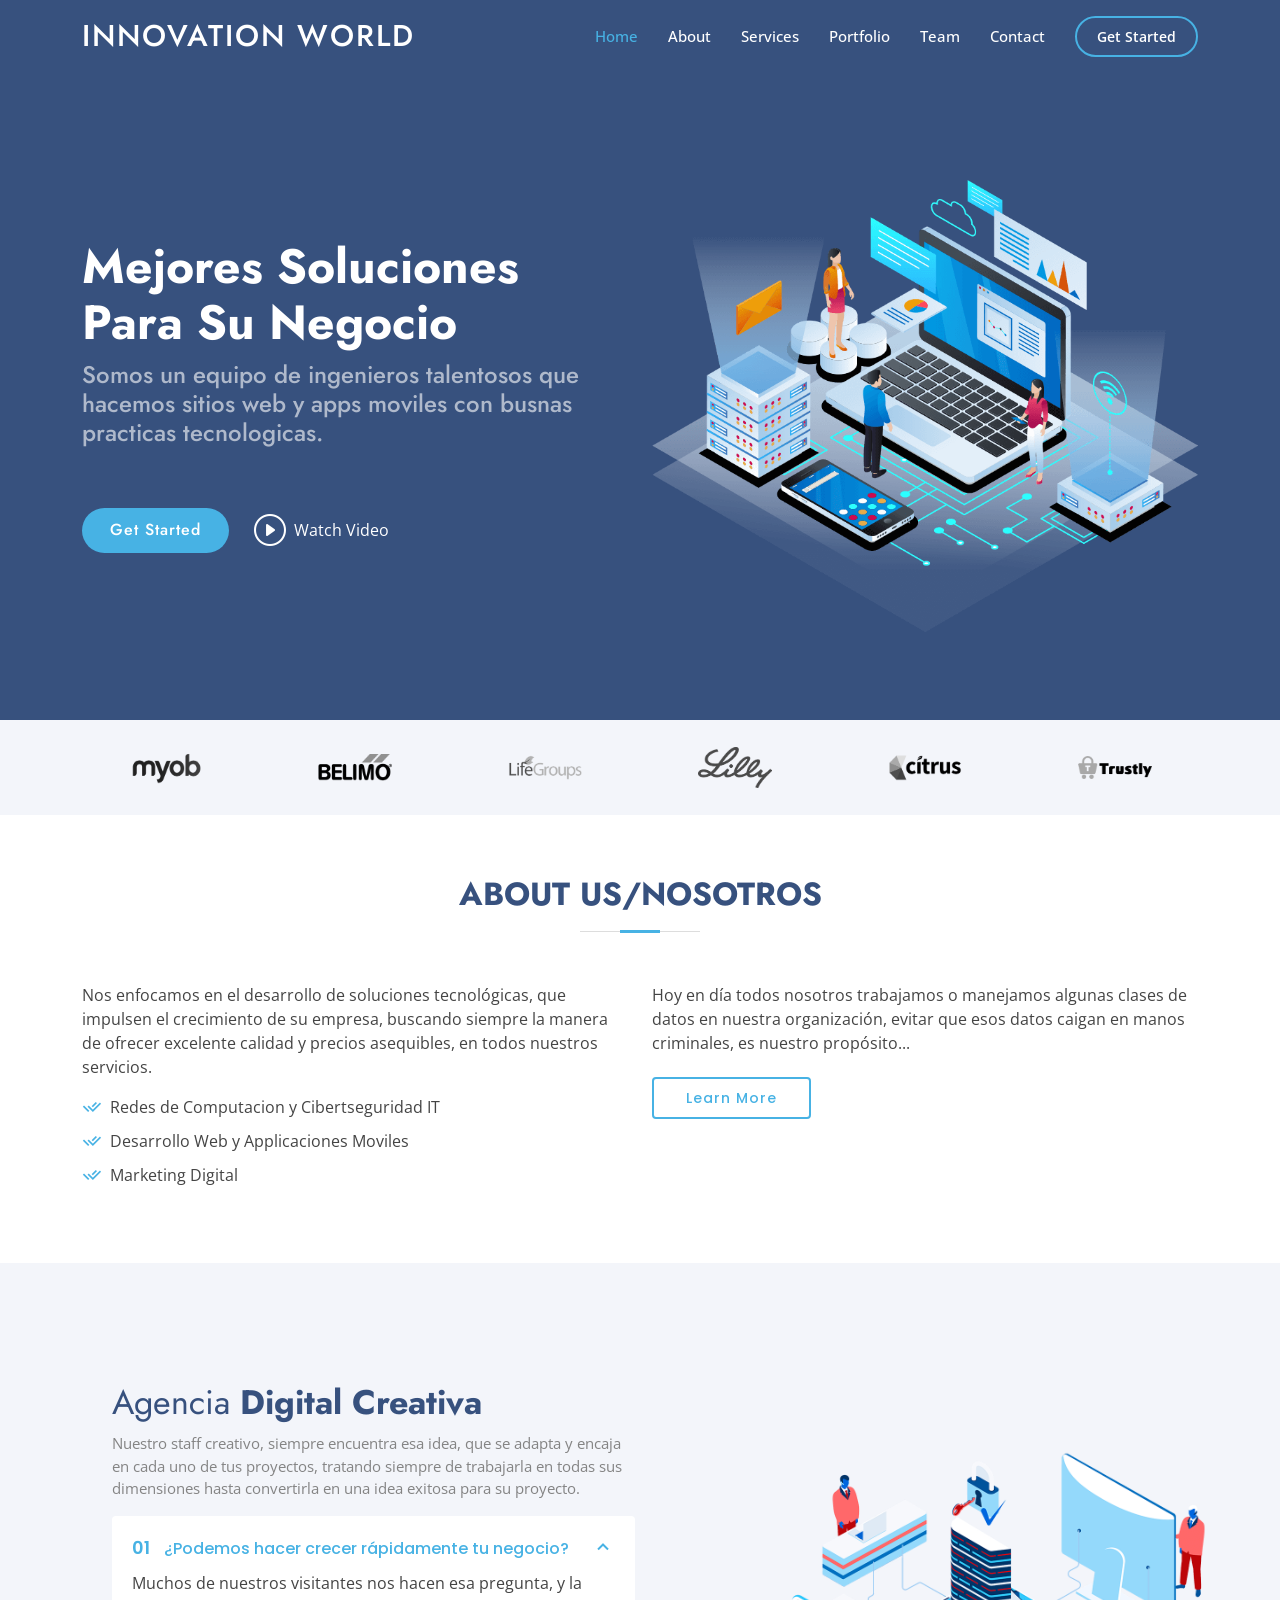
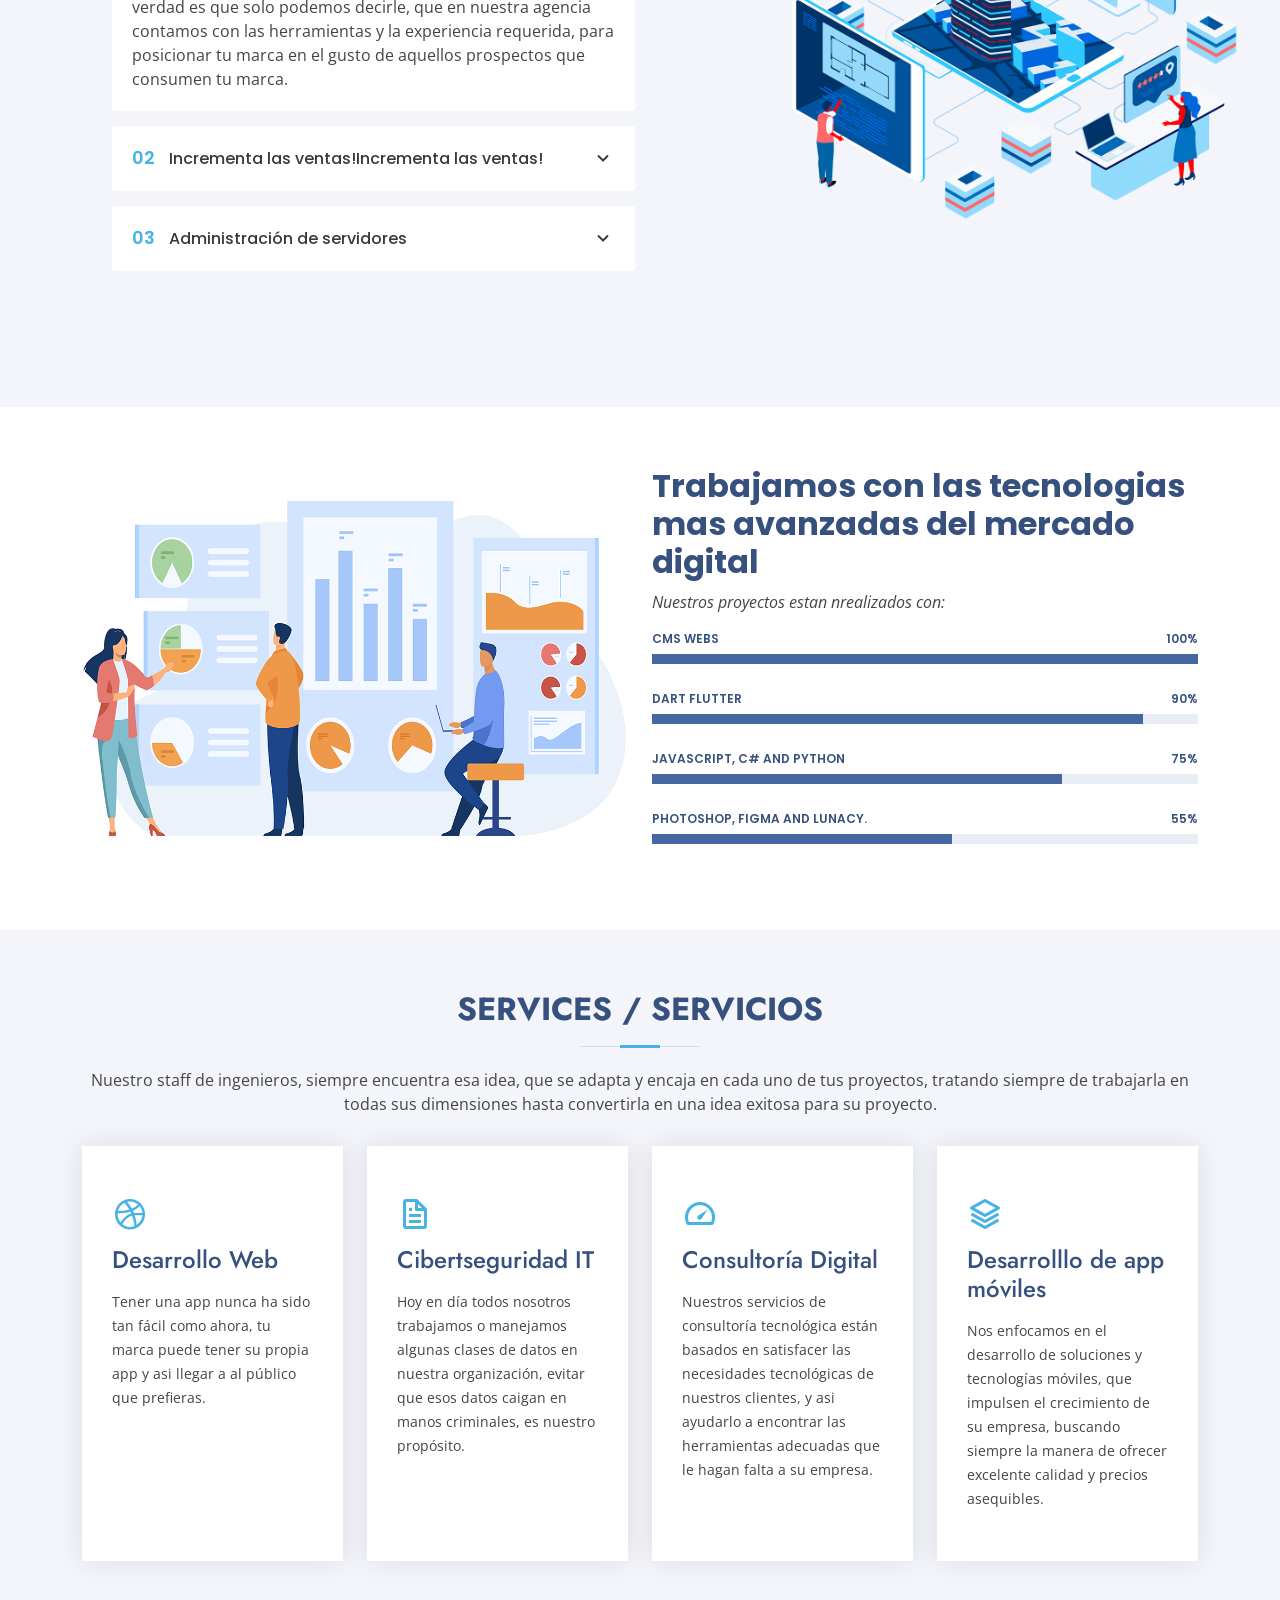
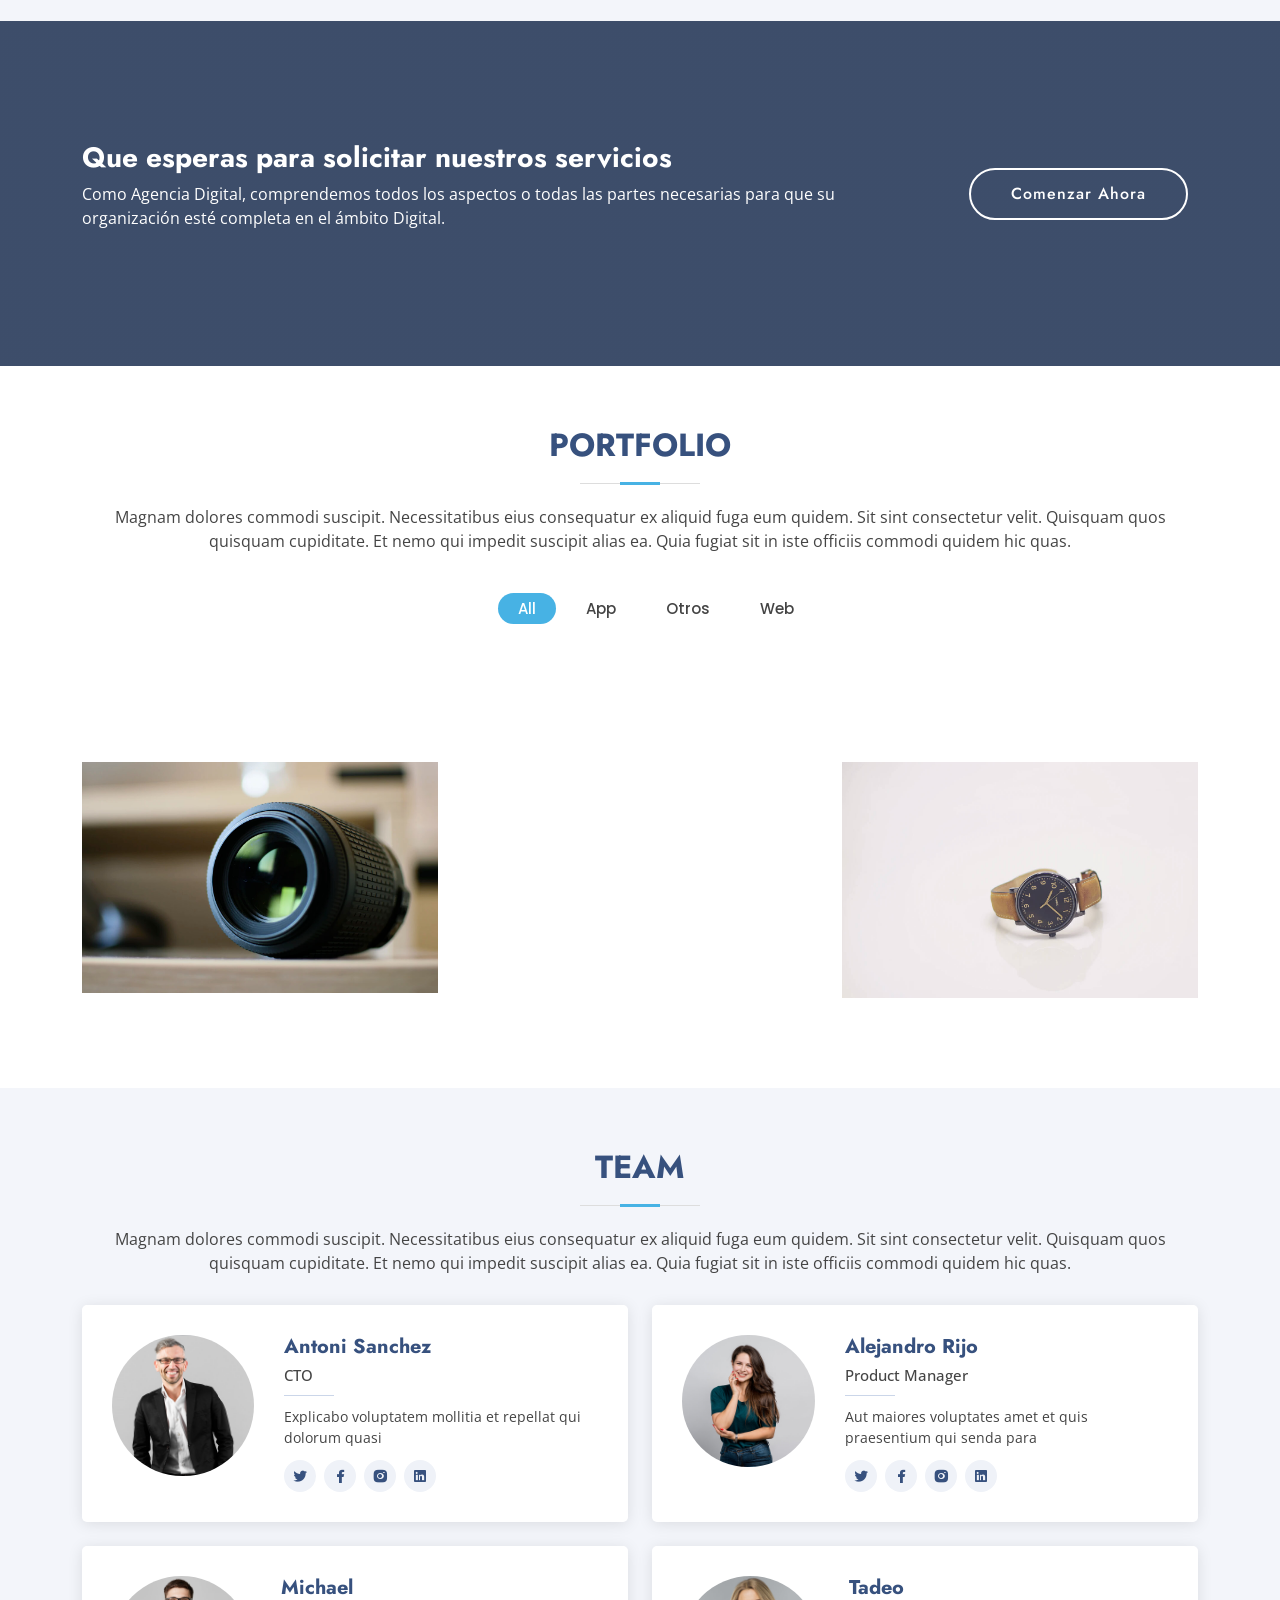
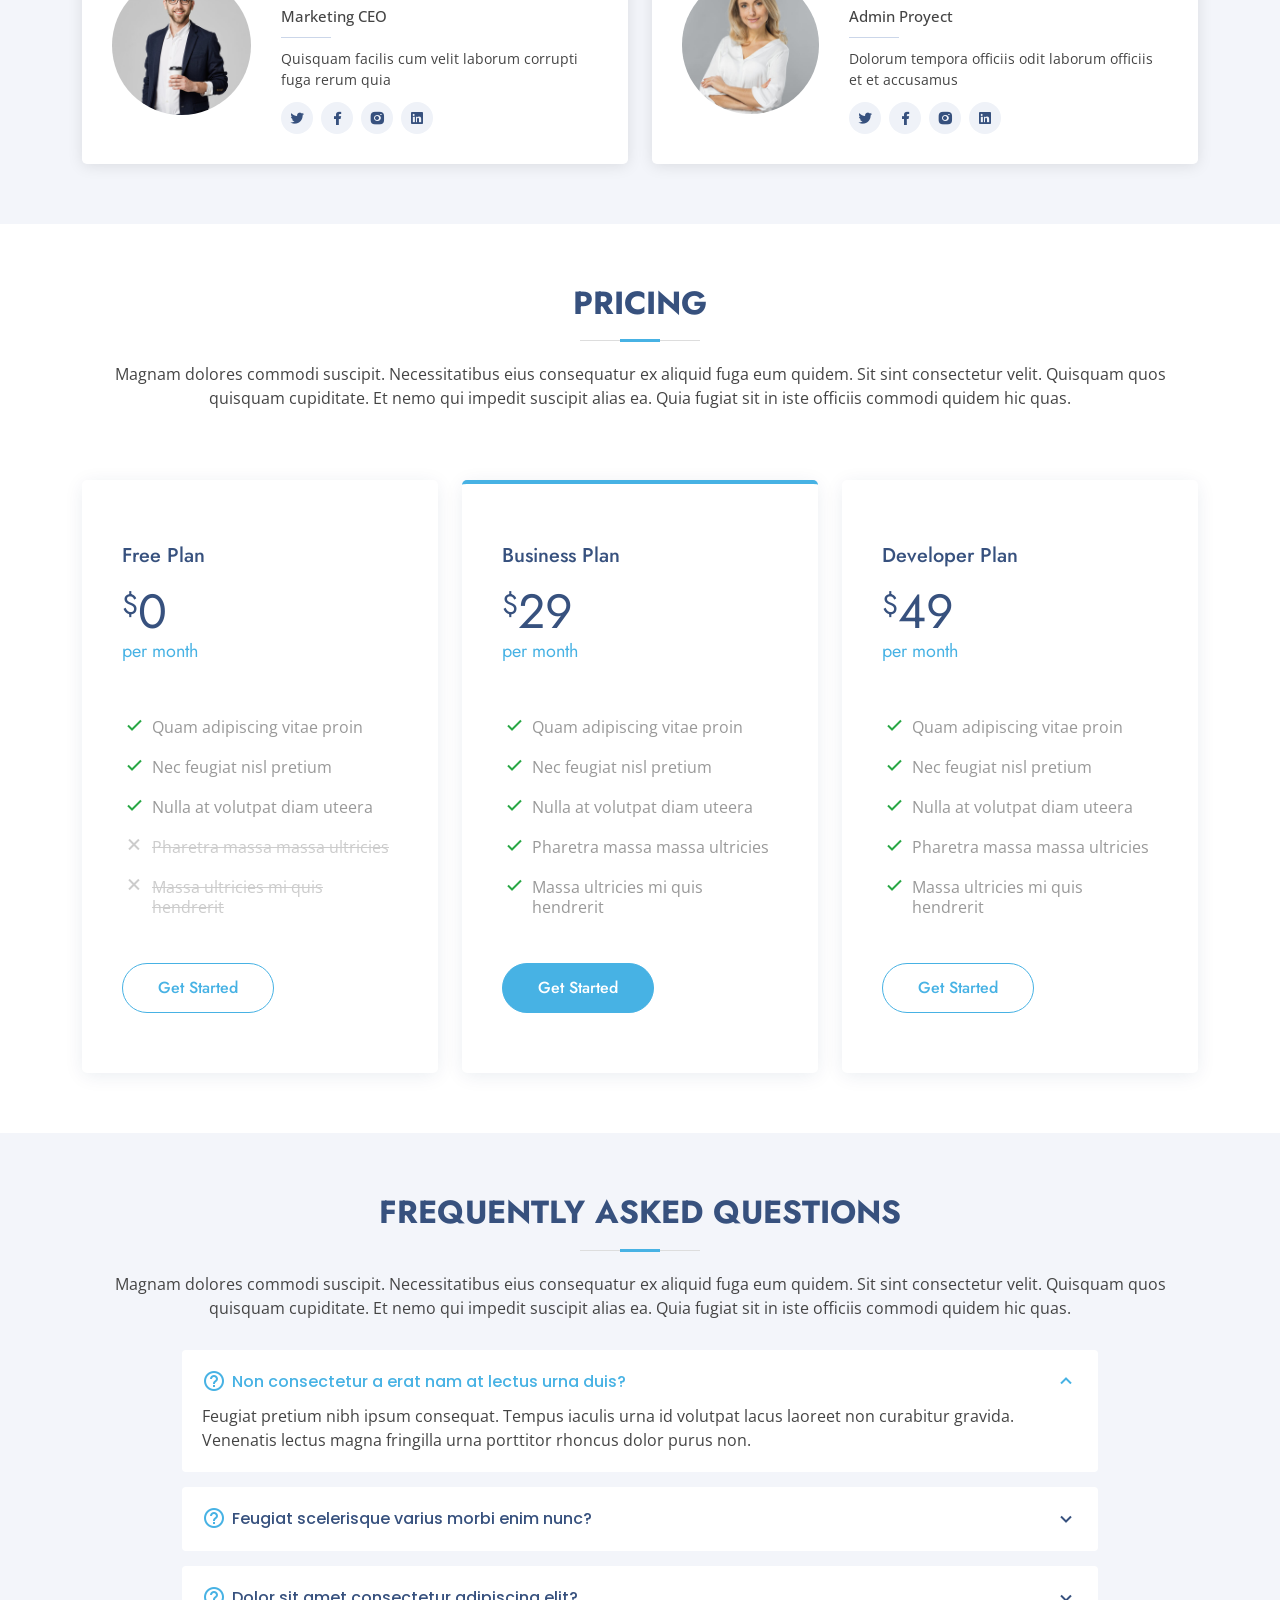
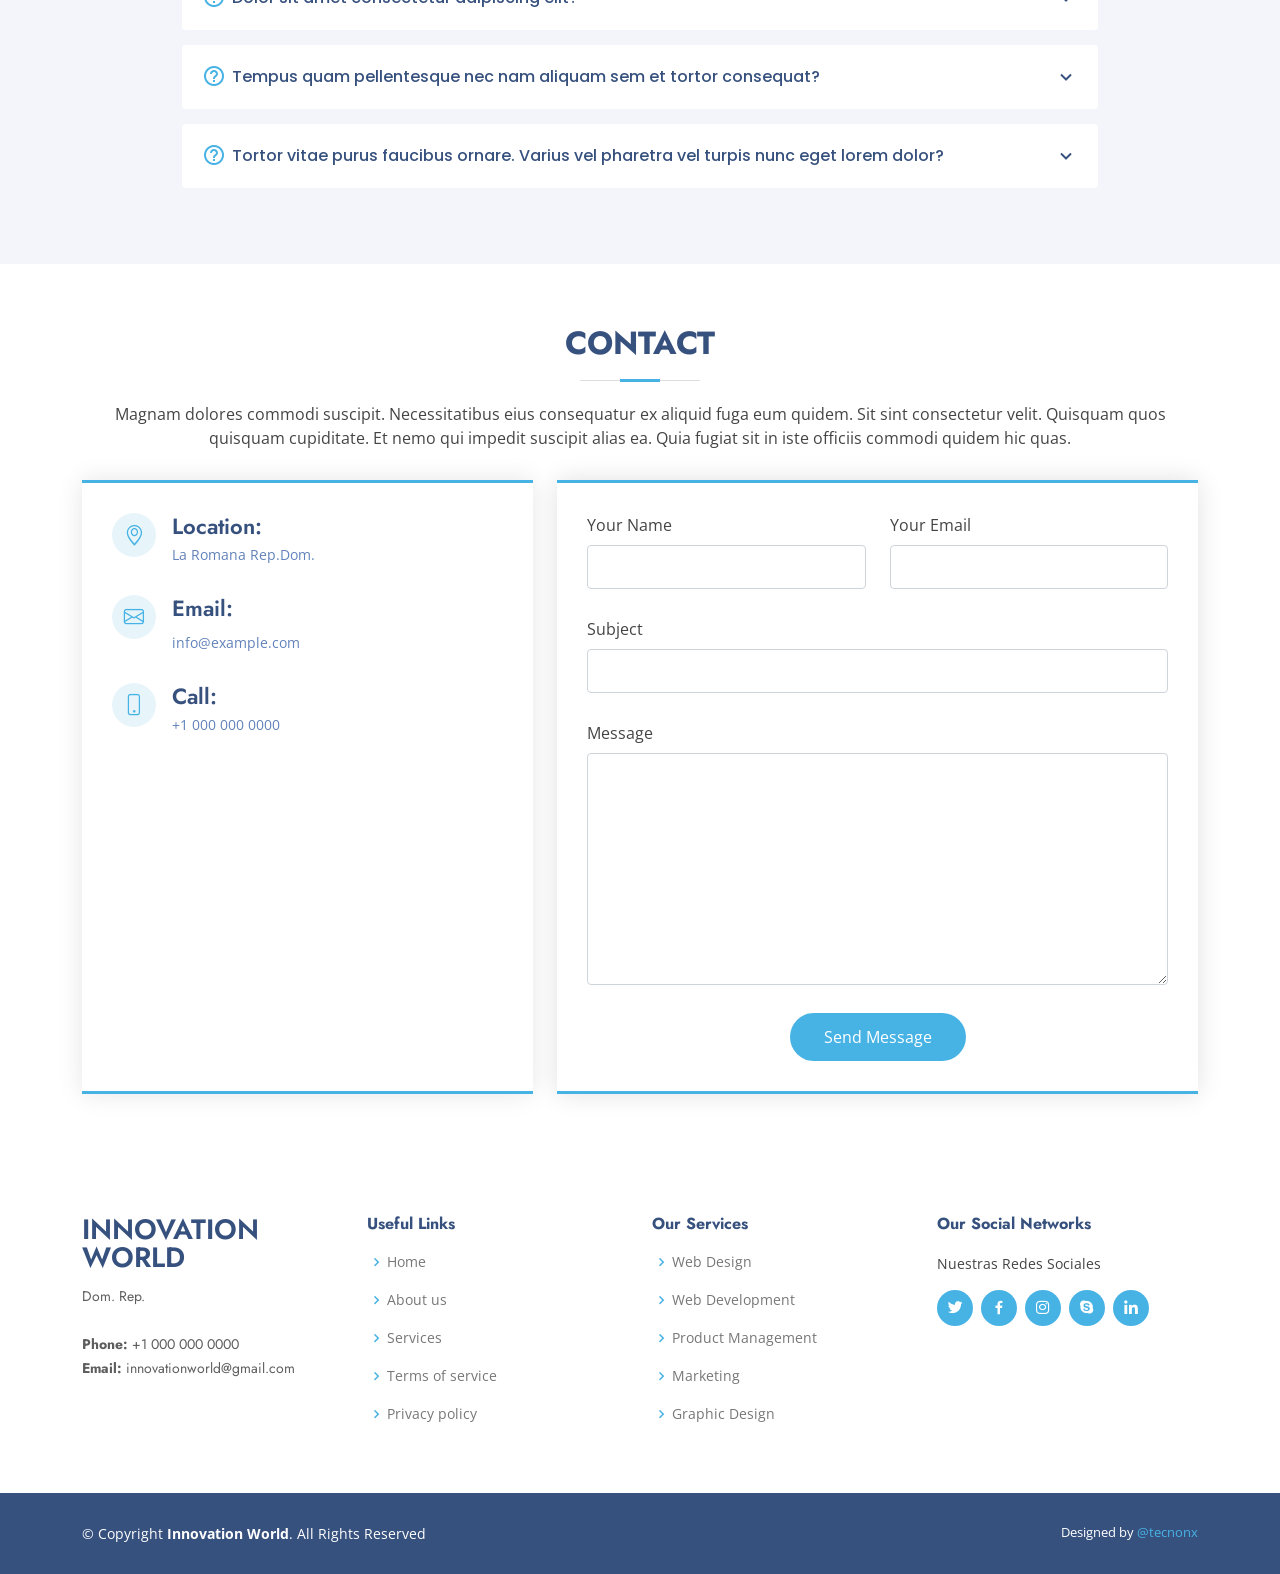
==== index.html @ 711e82cc "primer" ====
<!DOCTYPE html>
<html lang="en">

<head>
  <meta charset="utf-8">
  <meta content="width=device-width, initial-scale=1.0" name="viewport">

  <title>Innovation World</title>
  <meta content="Emprasa dominicana de tecnologias" name="description">
  <meta content="paginas web gratis, empresa en rd, las mekores app dominicanas" name="keywords">

  <!-- Favicons -->
  <link href="assets/img/favicon.png" rel="icon">
  <link href="assets/img/apple-touch-icon.png" rel="apple-touch-icon">

  <!-- Google Fonts -->
  <link href="https://fonts.googleapis.com/css?family=Open+Sans:300,300i,400,400i,600,600i,700,700i|Jost:300,300i,400,400i,500,500i,600,600i,700,700i|Poppins:300,300i,400,400i,500,500i,600,600i,700,700i" rel="stylesheet">

  <!-- Vendor CSS Files -->
  <link href="assets/vendor/aos/aos.css" rel="stylesheet">
  <link href="assets/vendor/bootstrap/css/bootstrap.min.css" rel="stylesheet">
  <link href="assets/vendor/bootstrap-icons/bootstrap-icons.css" rel="stylesheet">
  <link href="assets/vendor/boxicons/css/boxicons.min.css" rel="stylesheet">
  <link href="assets/vendor/glightbox/css/glightbox.min.css" rel="stylesheet">
  <link href="assets/vendor/remixicon/remixicon.css" rel="stylesheet">
  <link href="assets/vendor/swiper/swiper-bundle.min.css" rel="stylesheet">

  <!-- Template Main CSS File -->
  <link href="assets/css/style.css" rel="stylesheet">


</head>

<body>

  <!-- ======= Header ======= -->
  <header id="header" class="fixed-top ">
    <div class="container d-flex align-items-center">

      <h1 class="logo me-auto"><a href="index.html">Innovation World</a></h1>
      <!-- Uncomment below if you prefer to use an image logo -->
      <!-- <a href="index.html" class="logo me-auto"><img src="assets/img/logo.png" alt="" class="img-fluid"></a>-->

      <nav id="navbar" class="navbar">
        <ul>
          <li><a class="nav-link scrollto active" href="#hero">Home</a></li>
          <li><a class="nav-link scrollto" href="#about">About</a></li>
          <li><a class="nav-link scrollto" href="#services">Services</a></li>
          <li><a class="nav-link   scrollto" href="#portfolio">Portfolio</a></li>
          <li><a class="nav-link scrollto" href="#team">Team</a></li>
         <!-- <li class="dropdown"><a href="#"><span>Drop Down</span> <i class="bi bi-chevron-down"></i></a>
            <ul>
              <li><a href="#">Drop Down 1</a></li>
              <li class="dropdown"><a href="#"><span>Deep Drop Down</span> <i class="bi bi-chevron-right"></i></a>
                <ul>
                  <li><a href="#">Deep Drop Down 1</a></li>
                  <li><a href="#">Deep Drop Down 2</a></li>
                  <li><a href="#">Deep Drop Down 3</a></li>
                  <li><a href="#">Deep Drop Down 4</a></li>
                  <li><a href="#">Deep Drop Down 5</a></li>
                </ul>
              </li>
              <li><a href="#">Drop Down 2</a></li>
              <li><a href="#">Drop Down 3</a></li>
              <li><a href="#">Drop Down 4</a></li>
            </ul>-->
          </li>
          <li><a class="nav-link scrollto" href="#contact">Contact</a></li>
          <li><a class="getstarted scrollto" href="#about">Get Started</a></li>
        </ul>
        <i class="bi bi-list mobile-nav-toggle"></i>
      </nav><!-- .navbar -->

    </div>
  </header><!-- End Header -->

  <!-- ======= Hero Section ======= -->
  <section id="hero" class="d-flex align-items-center">

    <div class="container">
      <div class="row">
        <div class="col-lg-6 d-flex flex-column justify-content-center pt-4 pt-lg-0 order-2 order-lg-1" data-aos="fade-up" data-aos-delay="200">
          <h1>Mejores Soluciones Para Su Negocio</h1>
          <h2>Somos un equipo de ingenieros talentosos que hacemos sitios web y apps moviles con busnas practicas tecnologicas.</h2>
          <div class="d-flex justify-content-center justify-content-lg-start">
            <a href="#about" class="btn-get-started scrollto">Get Started</a>
            <a href="https://www.youtube.com/watch?v=jDDaplaOz7Q" class="glightbox btn-watch-video"><i class="bi bi-play-circle"></i><span>Watch Video</span></a>
          </div>
        </div>
        <div class="col-lg-6 order-1 order-lg-2 hero-img" data-aos="zoom-in" data-aos-delay="200">
          <img src="assets/img/hero-img.png" class="img-fluid animated" alt="">
        </div>
      </div>
    </div>

  </section><!-- End Hero -->

  <main id="main">

    <!-- ======= Cliens Section ======= -->
    <section id="cliens" class="cliens section-bg">
      <div class="container">

        <div class="row" data-aos="zoom-in">

          <div class="col-lg-2 col-md-4 col-6 d-flex align-items-center justify-content-center">
            <img src="assets/img/clients/client-1.png" class="img-fluid" alt="">
          </div>

          <div class="col-lg-2 col-md-4 col-6 d-flex align-items-center justify-content-center">
            <img src="assets/img/clients/client-2.png" class="img-fluid" alt="">
          </div>

          <div class="col-lg-2 col-md-4 col-6 d-flex align-items-center justify-content-center">
            <img src="assets/img/clients/client-3.png" class="img-fluid" alt="">
          </div>

          <div class="col-lg-2 col-md-4 col-6 d-flex align-items-center justify-content-center">
            <img src="assets/img/clients/client-4.png" class="img-fluid" alt="">
          </div>

          <div class="col-lg-2 col-md-4 col-6 d-flex align-items-center justify-content-center">
            <img src="assets/img/clients/client-5.png" class="img-fluid" alt="">
          </div>

          <div class="col-lg-2 col-md-4 col-6 d-flex align-items-center justify-content-center">
            <img src="assets/img/clients/client-6.png" class="img-fluid" alt="">
          </div>

        </div>

      </div>
    </section><!-- End Cliens Section -->

    <!-- ======= About Us Section ======= -->
    <section id="about" class="about">
      <div class="container" data-aos="fade-up">

        <div class="section-title">
          <h2>About Us/Nosotros</h2>
        </div>

        <div class="row content">
          <div class="col-lg-6">
            <p>
              Nos enfocamos en el desarrollo de soluciones tecnológicas, que impulsen el crecimiento de su empresa, buscando siempre la manera de ofrecer excelente calidad y precios asequibles, en todos nuestros servicios.
            </p>
            <ul>
              <li><i class="ri-check-double-line"></i> Redes de Computacion y Cibertseguridad IT</li>
              <li><i class="ri-check-double-line"></i> Desarrollo Web y Applicaciones Moviles</li>
              <li><i class="ri-check-double-line"></i> Marketing Digital</li>
            </ul>
          </div>
          <div class="col-lg-6 pt-4 pt-lg-0">
            <p>
              Hoy en día todos nosotros trabajamos o manejamos algunas clases de datos en nuestra organización, evitar que esos datos caigan en manos criminales, es nuestro propósito...
            </p>
            <a href="#" class="btn-learn-more">Learn More</a>
          </div>
        </div>

      </div>
    </section><!-- End About Us Section -->

    <!-- ======= Why Us Section ======= -->
    <section id="why-us" class="why-us section-bg">
      <div class="container-fluid" data-aos="fade-up">

        <div class="row">

          <div class="col-lg-7 d-flex flex-column justify-content-center align-items-stretch  order-2 order-lg-1">

            <div class="content">
              <h3>Agencia <strong>Digital Creativa</strong></h3>
              <p>
                Nuestro staff creativo, siempre encuentra esa idea, que se adapta y encaja en cada uno de tus proyectos, tratando siempre de trabajarla en todas sus dimensiones hasta convertirla en una idea exitosa para su proyecto.
              </p>
            </div>

            <div class="accordion-list">
              <ul>
                <li>
                  <a data-bs-toggle="collapse" class="collapse" data-bs-target="#accordion-list-1"><span>01</span> ¿Podemos hacer crecer rápidamente tu negocio? <i class="bx bx-chevron-down icon-show"></i><i class="bx bx-chevron-up icon-close"></i></a>
                  <div id="accordion-list-1" class="collapse show" data-bs-parent=".accordion-list">
                    <p>
                      Muchos de nuestros visitantes nos hacen esa pregunta, y la verdad es que solo podemos decirle, que en nuestra agencia contamos con las herramientas y la experiencia requerida, para posicionar tu marca en el gusto de aquellos prospectos que consumen tu marca.
                    </p>
                  </div>
                </li>

                <li>
                  <a data-bs-toggle="collapse" data-bs-target="#accordion-list-2" class="collapsed"><span>02</span> Incrementa las ventas!Incrementa las ventas! <i class="bx bx-chevron-down icon-show"></i><i class="bx bx-chevron-up icon-close"></i></a>
                  <div id="accordion-list-2" class="collapse" data-bs-parent=".accordion-list">
                    <p>
                      Buscamos las mejores herramientas tecnológicas para adaptarlas a sus estrategias de ventas, para que juntas ayuden a incrementar las ventas de sus productos o servicios.
                    </p>
                  </div>
                </li>

                <li>
                  <a data-bs-toggle="collapse" data-bs-target="#accordion-list-3" class="collapsed"><span>03</span> Administración de servidores <i class="bx bx-chevron-down icon-show"></i><i class="bx bx-chevron-up icon-close"></i></a>
                  <div id="accordion-list-3" class="collapse" data-bs-parent=".accordion-list">
                    <p>
                      Nuestro objetivo primordial es brindar el soporte requerido en los servidores de su compañía o negocio, por grande o pequeño que sea, ya sea funcione con Linux o Windows.
                    </p>
                  </div>
                </li>

              </ul>
            </div>

          </div>

          <div class="col-lg-5 align-items-stretch order-1 order-lg-2 img" style='background-image: url("assets/img/why-us.png");' data-aos="zoom-in" data-aos-delay="150">&nbsp;</div>
        </div>

      </div>
    </section><!-- End Why Us Section -->

    <!-- ======= Skills Section ======= -->
    <section id="skills" class="skills">
      <div class="container" data-aos="fade-up">

        <div class="row">
          <div class="col-lg-6 d-flex align-items-center" data-aos="fade-right" data-aos-delay="100">
            <img src="assets/img/skills.png" class="img-fluid" alt="">
          </div>
          <div class="col-lg-6 pt-4 pt-lg-0 content" data-aos="fade-left" data-aos-delay="100">
            <h3>Trabajamos con las tecnologias mas avanzadas del mercado digital</h3>
            <p class="fst-italic">
              Nuestros proyectos estan nrealizados con:
            </p>

            <div class="skills-content">

              <div class="progress">
                <span class="skill">CMS WEBS<i class="val">100%</i></span>
                <div class="progress-bar-wrap">
                  <div class="progress-bar" role="progressbar" aria-valuenow="100" aria-valuemin="0" aria-valuemax="100"></div>
                </div>
              </div>

              <div class="progress">
                <span class="skill">Dart Flutter <i class="val">90%</i></span>
                <div class="progress-bar-wrap">
                  <div class="progress-bar" role="progressbar" aria-valuenow="90" aria-valuemin="0" aria-valuemax="100"></div>
                </div>
              </div>

              <div class="progress">
                <span class="skill">JavaScript, C# and Python <i class="val">75%</i></span>
                <div class="progress-bar-wrap">
                  <div class="progress-bar" role="progressbar" aria-valuenow="75" aria-valuemin="0" aria-valuemax="100"></div>
                </div>
              </div>

              <div class="progress">
                <span class="skill">Photoshop, Figma and Lunacy. <i class="val">55%</i></span>
                <div class="progress-bar-wrap">
                  <div class="progress-bar" role="progressbar" aria-valuenow="55" aria-valuemin="0" aria-valuemax="100"></div>
                </div>
              </div>

            </div>

          </div>
        </div>

      </div>
    </section><!-- End Skills Section -->

    <!-- ======= Services Section ======= -->
    <section id="services" class="services section-bg">
      <div class="container" data-aos="fade-up">

        <div class="section-title">
          <h2>Services / Servicios</h2>
          <p>Nuestro staff de ingenieros, siempre encuentra esa idea, que se adapta y encaja en cada uno de tus proyectos, tratando siempre de trabajarla en todas sus dimensiones hasta convertirla en una idea exitosa para su proyecto.</p>
        </div>

        <div class="row">
          <div class="col-xl-3 col-md-6 d-flex align-items-stretch" data-aos="zoom-in" data-aos-delay="100">
            <div class="icon-box">
              <div class="icon"><i class="bx bxl-dribbble"></i></div>
              <h4><a href="">Desarrollo Web</a></h4>
              <p>Tener una app nunca ha sido tan fácil como ahora, tu marca puede tener su propia app y asi llegar a al público que prefieras.</p>
            </div>
          </div>

          <div class="col-xl-3 col-md-6 d-flex align-items-stretch mt-4 mt-md-0" data-aos="zoom-in" data-aos-delay="200">
            <div class="icon-box">
              <div class="icon"><i class="bx bx-file"></i></div>
              <h4><a href="">Cibertseguridad IT</a></h4>
              <p>Hoy en día todos nosotros trabajamos o manejamos algunas clases de datos en nuestra organización, evitar que esos datos caigan en manos criminales, es nuestro propósito.</p>
            </div>
          </div>

          <div class="col-xl-3 col-md-6 d-flex align-items-stretch mt-4 mt-xl-0" data-aos="zoom-in" data-aos-delay="300">
            <div class="icon-box">
              <div class="icon"><i class="bx bx-tachometer"></i></div>
              <h4><a href="">Consultoría Digital</a></h4>
              <p>Nuestros servicios de consultoría tecnológica están basados en satisfacer las necesidades tecnológicas de nuestros clientes, y asi ayudarlo a encontrar las herramientas adecuadas que le hagan falta a su empresa.</p>
            </div>
          </div>

          <div class="col-xl-3 col-md-6 d-flex align-items-stretch mt-4 mt-xl-0" data-aos="zoom-in" data-aos-delay="400">
            <div class="icon-box">
              <div class="icon"><i class="bx bx-layer"></i></div>
              <h4><a href="">Desarrolllo de app móviles</a></h4>
              <p>Nos enfocamos en el desarrollo de soluciones y tecnologías móviles, que impulsen el crecimiento de su empresa, buscando siempre la manera de ofrecer excelente calidad y precios asequibles.</p>
            </div>
          </div>

        </div>

      </div>
    </section><!-- End Services Section -->

    <!-- ======= Cta Section ======= -->
    <section id="cta" class="cta">
      <div class="container" data-aos="zoom-in">

        <div class="row">
          <div class="col-lg-9 text-center text-lg-start">
            <h3>Que esperas para solicitar nuestros servicios</h3>
            <p> Como Agencia Digital, comprendemos todos los aspectos o todas las partes necesarias para que su organización esté completa en el ámbito Digital.</p>
          </div>
          <div class="col-lg-3 cta-btn-container text-center">
            <a class="cta-btn align-middle" href="#">Comenzar Ahora</a>
          </div>
        </div>

      </div>
    </section><!-- End Cta Section -->

    <!-- ======= Portfolio Section ======= -->
    <section id="portfolio" class="portfolio">
      <div class="container" data-aos="fade-up">

        <div class="section-title">
          <h2>Portfolio</h2>
          <p>Magnam dolores commodi suscipit. Necessitatibus eius consequatur ex aliquid fuga eum quidem. Sit sint consectetur velit. Quisquam quos quisquam cupiditate. Et nemo qui impedit suscipit alias ea. Quia fugiat sit in iste officiis commodi quidem hic quas.</p>
        </div>

        <ul id="portfolio-flters" class="d-flex justify-content-center" data-aos="fade-up" data-aos-delay="100">
          <li data-filter="*" class="filter-active">All</li>
          <li data-filter=".filter-app">App</li>
          <li data-filter=".filter-card">Otros</li>
          <li data-filter=".filter-web">Web</li>
        </ul>

        <div class="row portfolio-container" data-aos="fade-up" data-aos-delay="200">

          <div class="col-lg-4 col-md-6 portfolio-item filter-app">
            <div class="portfolio-img"><img src="assets/img/portfolio/portfolio-1.jpg" class="img-fluid" alt=""></div>
            <div class="portfolio-info">
              <h4>App 1</h4>
              <p>App</p>
              <a href="assets/img/portfolio/portfolio-1.jpg" data-gallery="portfolioGallery" class="portfolio-lightbox preview-link" title="App 1"><i class="bx bx-plus"></i></a>
              <a href="portfolio-details.html" class="details-link" title="More Details"><i class="bx bx-link"></i></a>
            </div>
          </div>

          <div class="col-lg-4 col-md-6 portfolio-item filter-web">
            <div class="portfolio-img"><img src="assets/img/portfolio/portfolio-2.jpg" class="img-fluid" alt=""></div>
            <div class="portfolio-info">
              <h4>Web 3</h4>
              <p>Web</p>
              <a href="assets/img/portfolio/portfolio-2.jpg" data-gallery="portfolioGallery" class="portfolio-lightbox preview-link" title="Web 3"><i class="bx bx-plus"></i></a>
              <a href="portfolio-details.html" class="details-link" title="More Details"><i class="bx bx-link"></i></a>
            </div>
          </div>

          <div class="col-lg-4 col-md-6 portfolio-item filter-app">
            <div class="portfolio-img"><img src="assets/img/portfolio/portfolio-3.jpg" class="img-fluid" alt=""></div>
            <div class="portfolio-info">
              <h4>App 2</h4>
              <p>App</p>
              <a href="assets/img/portfolio/portfolio-3.jpg" data-gallery="portfolioGallery" class="portfolio-lightbox preview-link" title="App 2"><i class="bx bx-plus"></i></a>
              <a href="portfolio-details.html" class="details-link" title="More Details"><i class="bx bx-link"></i></a>
            </div>
          </div>

          <div class="col-lg-4 col-md-6 portfolio-item filter-card">
            <div class="portfolio-img"><img src="assets/img/portfolio/portfolio-4.jpg" class="img-fluid" alt=""></div>
            <div class="portfolio-info">
              <h4>Card 2</h4>
              <p>Card</p>
              <a href="assets/img/portfolio/portfolio-4.jpg" data-gallery="portfolioGallery" class="portfolio-lightbox preview-link" title="Card 2"><i class="bx bx-plus"></i></a>
              <a href="portfolio-details.html" class="details-link" title="More Details"><i class="bx bx-link"></i></a>
            </div>
          </div>

          <div class="col-lg-4 col-md-6 portfolio-item filter-web">
            <div class="portfolio-img"><img src="assets/img/portfolio/portfolio-5.jpg" class="img-fluid" alt=""></div>
            <div class="portfolio-info">
              <h4>Web 2</h4>
              <p>Web</p>
              <a href="assets/img/portfolio/portfolio-5.jpg" data-gallery="portfolioGallery" class="portfolio-lightbox preview-link" title="Web 2"><i class="bx bx-plus"></i></a>
              <a href="portfolio-details.html" class="details-link" title="More Details"><i class="bx bx-link"></i></a>
            </div>
          </div>

          <div class="col-lg-4 col-md-6 portfolio-item filter-app">
            <div class="portfolio-img"><img src="assets/img/portfolio/portfolio-6.jpg" class="img-fluid" alt=""></div>
            <div class="portfolio-info">
              <h4>App 3</h4>
              <p>App</p>
              <a href="assets/img/portfolio/portfolio-6.jpg" data-gallery="portfolioGallery" class="portfolio-lightbox preview-link" title="App 3"><i class="bx bx-plus"></i></a>
              <a href="portfolio-details.html" class="details-link" title="More Details"><i class="bx bx-link"></i></a>
            </div>
          </div>

          <div class="col-lg-4 col-md-6 portfolio-item filter-card">
            <div class="portfolio-img"><img src="assets/img/portfolio/portfolio-7.jpg" class="img-fluid" alt=""></div>
            <div class="portfolio-info">
              <h4>Card 1</h4>
              <p>Card</p>
              <a href="assets/img/portfolio/portfolio-7.jpg" data-gallery="portfolioGallery" class="portfolio-lightbox preview-link" title="Card 1"><i class="bx bx-plus"></i></a>
              <a href="portfolio-details.html" class="details-link" title="More Details"><i class="bx bx-link"></i></a>
            </div>
          </div>

          <div class="col-lg-4 col-md-6 portfolio-item filter-card">
            <div class="portfolio-img"><img src="assets/img/portfolio/portfolio-8.jpg" class="img-fluid" alt=""></div>
            <div class="portfolio-info">
              <h4>Card 3</h4>
              <p>Card</p>
              <a href="assets/img/portfolio/portfolio-8.jpg" data-gallery="portfolioGallery" class="portfolio-lightbox preview-link" title="Card 3"><i class="bx bx-plus"></i></a>
              <a href="portfolio-details.html" class="details-link" title="More Details"><i class="bx bx-link"></i></a>
            </div>
          </div>

          <div class="col-lg-4 col-md-6 portfolio-item filter-web">
            <div class="portfolio-img"><img src="assets/img/portfolio/portfolio-9.jpg" class="img-fluid" alt=""></div>
            <div class="portfolio-info">
              <h4>Web 3</h4>
              <p>Web</p>
              <a href="assets/img/portfolio/portfolio-9.jpg" data-gallery="portfolioGallery" class="portfolio-lightbox preview-link" title="Web 3"><i class="bx bx-plus"></i></a>
              <a href="portfolio-details.html" class="details-link" title="More Details"><i class="bx bx-link"></i></a>
            </div>
          </div>

        </div>

      </div>
    </section><!-- End Portfolio Section -->

    <!-- ======= Team Section ======= -->
    <section id="team" class="team section-bg">
      <div class="container" data-aos="fade-up">

        <div class="section-title">
          <h2>Team</h2>
          <p>Magnam dolores commodi suscipit. Necessitatibus eius consequatur ex aliquid fuga eum quidem. Sit sint consectetur velit. Quisquam quos quisquam cupiditate. Et nemo qui impedit suscipit alias ea. Quia fugiat sit in iste officiis commodi quidem hic quas.</p>
        </div>

        <div class="row">

          <div class="col-lg-6">
            <div class="member d-flex align-items-start" data-aos="zoom-in" data-aos-delay="100">
              <div class="pic"><img src="assets/img/team/team-1.jpg" class="img-fluid" alt=""></div>
              <div class="member-info">
                <h4>Antoni Sanchez</h4>
                <span>CTO</span>
                <p>Explicabo voluptatem mollitia et repellat qui dolorum quasi</p>
                <div class="social">
                  <a href=""><i class="ri-twitter-fill"></i></a>
                  <a href=""><i class="ri-facebook-fill"></i></a>
                  <a href=""><i class="ri-instagram-fill"></i></a>
                  <a href=""> <i class="ri-linkedin-box-fill"></i> </a>
                </div>
              </div>
            </div>
          </div>

          <div class="col-lg-6 mt-4 mt-lg-0">
            <div class="member d-flex align-items-start" data-aos="zoom-in" data-aos-delay="200">
              <div class="pic"><img src="assets/img/team/team-2.jpg" class="img-fluid" alt=""></div>
              <div class="member-info">
                <h4>Alejandro Rijo</h4>
                <span>Product Manager</span>
                <p>Aut maiores voluptates amet et quis praesentium qui senda para</p>
                <div class="social">
                  <a href=""><i class="ri-twitter-fill"></i></a>
                  <a href=""><i class="ri-facebook-fill"></i></a>
                  <a href=""><i class="ri-instagram-fill"></i></a>
                  <a href=""> <i class="ri-linkedin-box-fill"></i> </a>
                </div>
              </div>
            </div>
          </div>

          <div class="col-lg-6 mt-4">
            <div class="member d-flex align-items-start" data-aos="zoom-in" data-aos-delay="300">
              <div class="pic"><img src="assets/img/team/team-3.jpg" class="img-fluid" alt=""></div>
              <div class="member-info">
                <h4>Michael</h4>
                <span>Marketing CEO</span>
                <p>Quisquam facilis cum velit laborum corrupti fuga rerum quia</p>
                <div class="social">
                  <a href=""><i class="ri-twitter-fill"></i></a>
                  <a href=""><i class="ri-facebook-fill"></i></a>
                  <a href=""><i class="ri-instagram-fill"></i></a>
                  <a href=""> <i class="ri-linkedin-box-fill"></i> </a>
                </div>
              </div>
            </div>
          </div>

          <div class="col-lg-6 mt-4">
            <div class="member d-flex align-items-start" data-aos="zoom-in" data-aos-delay="400">
              <div class="pic"><img src="assets/img/team/team-4.jpg" class="img-fluid" alt=""></div>
              <div class="member-info">
                <h4>Tadeo</h4>
                <span>Admin Proyect</span>
                <p>Dolorum tempora officiis odit laborum officiis et et accusamus</p>
                <div class="social">
                  <a href=""><i class="ri-twitter-fill"></i></a>
                  <a href=""><i class="ri-facebook-fill"></i></a>
                  <a href=""><i class="ri-instagram-fill"></i></a>
                  <a href=""> <i class="ri-linkedin-box-fill"></i> </a>
                </div>
              </div>
            </div>
          </div>

        </div>

      </div>
    </section><!-- End Team Section -->

    <!-- ======= Pricing Section ======= -->
    <section id="pricing" class="pricing">
      <div class="container" data-aos="fade-up">

        <div class="section-title">
          <h2>Pricing</h2>
          <p>Magnam dolores commodi suscipit. Necessitatibus eius consequatur ex aliquid fuga eum quidem. Sit sint consectetur velit. Quisquam quos quisquam cupiditate. Et nemo qui impedit suscipit alias ea. Quia fugiat sit in iste officiis commodi quidem hic quas.</p>
        </div>

        <div class="row">

          <div class="col-lg-4" data-aos="fade-up" data-aos-delay="100">
            <div class="box">
              <h3>Free Plan</h3>
              <h4><sup>$</sup>0<span>per month</span></h4>
              <ul>
                <li><i class="bx bx-check"></i> Quam adipiscing vitae proin</li>
                <li><i class="bx bx-check"></i> Nec feugiat nisl pretium</li>
                <li><i class="bx bx-check"></i> Nulla at volutpat diam uteera</li>
                <li class="na"><i class="bx bx-x"></i> <span>Pharetra massa massa ultricies</span></li>
                <li class="na"><i class="bx bx-x"></i> <span>Massa ultricies mi quis hendrerit</span></li>
              </ul>
              <a href="#" class="buy-btn">Get Started</a>
            </div>
          </div>

          <div class="col-lg-4 mt-4 mt-lg-0" data-aos="fade-up" data-aos-delay="200">
            <div class="box featured">
              <h3>Business Plan</h3>
              <h4><sup>$</sup>29<span>per month</span></h4>
              <ul>
                <li><i class="bx bx-check"></i> Quam adipiscing vitae proin</li>
                <li><i class="bx bx-check"></i> Nec feugiat nisl pretium</li>
                <li><i class="bx bx-check"></i> Nulla at volutpat diam uteera</li>
                <li><i class="bx bx-check"></i> Pharetra massa massa ultricies</li>
                <li><i class="bx bx-check"></i> Massa ultricies mi quis hendrerit</li>
              </ul>
              <a href="#" class="buy-btn">Get Started</a>
            </div>
          </div>

          <div class="col-lg-4 mt-4 mt-lg-0" data-aos="fade-up" data-aos-delay="300">
            <div class="box">
              <h3>Developer Plan</h3>
              <h4><sup>$</sup>49<span>per month</span></h4>
              <ul>
                <li><i class="bx bx-check"></i> Quam adipiscing vitae proin</li>
                <li><i class="bx bx-check"></i> Nec feugiat nisl pretium</li>
                <li><i class="bx bx-check"></i> Nulla at volutpat diam uteera</li>
                <li><i class="bx bx-check"></i> Pharetra massa massa ultricies</li>
                <li><i class="bx bx-check"></i> Massa ultricies mi quis hendrerit</li>
              </ul>
              <a href="#" class="buy-btn">Get Started</a>
            </div>
          </div>

        </div>

      </div>
    </section><!-- End Pricing Section -->

    <!-- ======= Frequently Asked Questions Section ======= -->
    <section id="faq" class="faq section-bg">
      <div class="container" data-aos="fade-up">

        <div class="section-title">
          <h2>Frequently Asked Questions</h2>
          <p>Magnam dolores commodi suscipit. Necessitatibus eius consequatur ex aliquid fuga eum quidem. Sit sint consectetur velit. Quisquam quos quisquam cupiditate. Et nemo qui impedit suscipit alias ea. Quia fugiat sit in iste officiis commodi quidem hic quas.</p>
        </div>

        <div class="faq-list">
          <ul>
            <li data-aos="fade-up" data-aos-delay="100">
              <i class="bx bx-help-circle icon-help"></i> <a data-bs-toggle="collapse" class="collapse" data-bs-target="#faq-list-1">Non consectetur a erat nam at lectus urna duis? <i class="bx bx-chevron-down icon-show"></i><i class="bx bx-chevron-up icon-close"></i></a>
              <div id="faq-list-1" class="collapse show" data-bs-parent=".faq-list">
                <p>
                  Feugiat pretium nibh ipsum consequat. Tempus iaculis urna id volutpat lacus laoreet non curabitur gravida. Venenatis lectus magna fringilla urna porttitor rhoncus dolor purus non.
                </p>
              </div>
            </li>

            <li data-aos="fade-up" data-aos-delay="200">
              <i class="bx bx-help-circle icon-help"></i> <a data-bs-toggle="collapse" data-bs-target="#faq-list-2" class="collapsed">Feugiat scelerisque varius morbi enim nunc? <i class="bx bx-chevron-down icon-show"></i><i class="bx bx-chevron-up icon-close"></i></a>
              <div id="faq-list-2" class="collapse" data-bs-parent=".faq-list">
                <p>
                  Dolor sit amet consectetur adipiscing elit pellentesque habitant morbi. Id interdum velit laoreet id donec ultrices. Fringilla phasellus faucibus scelerisque eleifend donec pretium. Est pellentesque elit ullamcorper dignissim. Mauris ultrices eros in cursus turpis massa tincidunt dui.
                </p>
              </div>
            </li>

            <li data-aos="fade-up" data-aos-delay="300">
              <i class="bx bx-help-circle icon-help"></i> <a data-bs-toggle="collapse" data-bs-target="#faq-list-3" class="collapsed">Dolor sit amet consectetur adipiscing elit? <i class="bx bx-chevron-down icon-show"></i><i class="bx bx-chevron-up icon-close"></i></a>
              <div id="faq-list-3" class="collapse" data-bs-parent=".faq-list">
                <p>
                  Eleifend mi in nulla posuere sollicitudin aliquam ultrices sagittis orci. Faucibus pulvinar elementum integer enim. Sem nulla pharetra diam sit amet nisl suscipit. Rutrum tellus pellentesque eu tincidunt. Lectus urna duis convallis convallis tellus. Urna molestie at elementum eu facilisis sed odio morbi quis
                </p>
              </div>
            </li>

            <li data-aos="fade-up" data-aos-delay="400">
              <i class="bx bx-help-circle icon-help"></i> <a data-bs-toggle="collapse" data-bs-target="#faq-list-4" class="collapsed">Tempus quam pellentesque nec nam aliquam sem et tortor consequat? <i class="bx bx-chevron-down icon-show"></i><i class="bx bx-chevron-up icon-close"></i></a>
              <div id="faq-list-4" class="collapse" data-bs-parent=".faq-list">
                <p>
                  Molestie a iaculis at erat pellentesque adipiscing commodo. Dignissim suspendisse in est ante in. Nunc vel risus commodo viverra maecenas accumsan. Sit amet nisl suscipit adipiscing bibendum est. Purus gravida quis blandit turpis cursus in.
                </p>
              </div>
            </li>

            <li data-aos="fade-up" data-aos-delay="500">
              <i class="bx bx-help-circle icon-help"></i> <a data-bs-toggle="collapse" data-bs-target="#faq-list-5" class="collapsed">Tortor vitae purus faucibus ornare. Varius vel pharetra vel turpis nunc eget lorem dolor? <i class="bx bx-chevron-down icon-show"></i><i class="bx bx-chevron-up icon-close"></i></a>
              <div id="faq-list-5" class="collapse" data-bs-parent=".faq-list">
                <p>
                  Laoreet sit amet cursus sit amet dictum sit amet justo. Mauris vitae ultricies leo integer malesuada nunc vel. Tincidunt eget nullam non nisi est sit amet. Turpis nunc eget lorem dolor sed. Ut venenatis tellus in metus vulputate eu scelerisque.
                </p>
              </div>
            </li>

          </ul>
        </div>

      </div>
    </section><!-- End Frequently Asked Questions Section -->

    <!-- ======= Contact Section ======= -->
    <section id="contact" class="contact">
      <div class="container" data-aos="fade-up">

        <div class="section-title">
          <h2>Contact</h2>
          <p>Magnam dolores commodi suscipit. Necessitatibus eius consequatur ex aliquid fuga eum quidem. Sit sint consectetur velit. Quisquam quos quisquam cupiditate. Et nemo qui impedit suscipit alias ea. Quia fugiat sit in iste officiis commodi quidem hic quas.</p>
        </div>

        <div class="row">

          <div class="col-lg-5 d-flex align-items-stretch">
            <div class="info">
              <div class="address">
                <i class="bi bi-geo-alt"></i>
                <h4>Location:</h4>
                <p>La Romana Rep.Dom.</p>
              </div>

              <div class="email">
                <i class="bi bi-envelope"></i>
                <h4>Email:</h4>
                <p>info@example.com</p>
              </div>

              <div class="phone">
                <i class="bi bi-phone"></i>
                <h4>Call:</h4>
                <p>+1 000 000 0000</p>
              </div>

              <iframe src="https://www.google.com/maps/embed?pb=!1m18!1m12!1m3!1d121123.84018997072!2d-69.04256053525826!3d18.432859618019528!2m3!1f0!2f0!3f0!3m2!1i1024!2i768!4f13.1!3m3!1m2!1s0x8eaf5468f250cc2b%3A0x174be55fc8eb99d9!2sLa%20Romana!5e0!3m2!1ses-419!2sdo!4v1646060743988!5m2!1ses-419!2sdo" frameborder="0" style="border:0; width: 100%; height: 290px;" allowfullscreen></iframe>
            </div>

          </div>

          <div class="col-lg-7 mt-5 mt-lg-0 d-flex align-items-stretch">
            <form action="forms/contact.php" method="post" role="form" class="php-email-form">
              <div class="row">
                <div class="form-group col-md-6">
                  <label for="name">Your Name</label>
                  <input type="text" name="name" class="form-control" id="name" required>
                </div>
                <div class="form-group col-md-6">
                  <label for="name">Your Email</label>
                  <input type="email" class="form-control" name="email" id="email" required>
                </div>
              </div>
              <div class="form-group">
                <label for="name">Subject</label>
                <input type="text" class="form-control" name="subject" id="subject" required>
              </div>
              <div class="form-group">
                <label for="name">Message</label>
                <textarea class="form-control" name="message" rows="10" required></textarea>
              </div>
              <div class="my-3">
                <div class="loading">Loading</div>
                <div class="error-message"></div>
                <div class="sent-message">Your message has been sent. Thank you!</div>
              </div>
              <div class="text-center"><button type="submit">Send Message</button></div>
            </form>
          </div>

        </div>

      </div>
    </section><!-- End Contact Section -->

  </main><!-- End #main -->

  <!-- ======= Footer ======= -->
  <footer id="footer">
<!--
    <div class="footer-newsletter">
      <div class="container">
        <div class="row justify-content-center">
          <div class="col-lg-6">
            <h4>Join Our Newsletter</h4>
            <p>Tamen quem nulla quae legam multos aute sint culpa legam noster magna</p>
            <form action="" method="post">
              <input type="email" name="email"><input type="submit" value="Subscribe">
            </form>
          </div>
        </div>
      </div>-->
    </div>
  

    <div class="footer-top">
      <div class="container">
        <div class="row">

          <div class="col-lg-3 col-md-6 footer-contact">
            <h3>Innovation World</h3>
            <p>
              Dom. Rep. <br><br>
              <strong>Phone:</strong> +1 000 000 0000<br>
              <strong>Email:</strong> innovationworld@gmail.com<br>
            </p>
          </div>

          <div class="col-lg-3 col-md-6 footer-links">
            <h4>Useful Links</h4>
            <ul>
              <li><i class="bx bx-chevron-right"></i> <a href="#">Home</a></li>
              <li><i class="bx bx-chevron-right"></i> <a href="#">About us</a></li>
              <li><i class="bx bx-chevron-right"></i> <a href="#">Services</a></li>
              <li><i class="bx bx-chevron-right"></i> <a href="#">Terms of service</a></li>
              <li><i class="bx bx-chevron-right"></i> <a href="#">Privacy policy</a></li>
            </ul>
          </div>

          <div class="col-lg-3 col-md-6 footer-links">
            <h4>Our Services</h4>
            <ul>
              <li><i class="bx bx-chevron-right"></i> <a href="#">Web Design</a></li>
              <li><i class="bx bx-chevron-right"></i> <a href="#">Web Development</a></li>
              <li><i class="bx bx-chevron-right"></i> <a href="#">Product Management</a></li>
              <li><i class="bx bx-chevron-right"></i> <a href="#">Marketing</a></li>
              <li><i class="bx bx-chevron-right"></i> <a href="#">Graphic Design</a></li>
            </ul>
          </div>

          <div class="col-lg-3 col-md-6 footer-links">
            <h4>Our Social Networks</h4>
            <p>Nuestras Redes Sociales</p>
            <div class="social-links mt-3">
              <a href="#" class="twitter"><i class="bx bxl-twitter"></i></a>
              <a href="#" class="facebook"><i class="bx bxl-facebook"></i></a>
              <a href="#" class="instagram"><i class="bx bxl-instagram"></i></a>
              <a href="#" class="google-plus"><i class="bx bxl-skype"></i></a>
              <a href="#" class="linkedin"><i class="bx bxl-linkedin"></i></a>
            </div>
          </div>

        </div>
      </div>
    </div>

    <div class="container footer-bottom clearfix">
      <div class="copyright">
        &copy; Copyright <strong><span>Innovation World</span></strong>. All Rights Reserved
      </div>
      <div class="credits">
        <!-- All the links in the footer should remain intact. -->
        <!-- You can delete the links only if you purchased the pro version. -->
        <!-- Licensing information: https://bootstrapmade.com/license/ -->
        <!-- Purchase the pro version with working PHP/AJAX contact form: https://bootstrapmade.com/arsha-free-bootstrap-html-template-corporate/ -->
        Designed by <a href="#">@tecnonx</a>
      </div>

    
    
    </div>
  </footer><!-- End Footer -->

  <div id="preloader"></div>
  <a href="#" class="back-to-top d-flex align-items-center justify-content-center"><i class="bi bi-arrow-up-short"></i></a>

  <!-- Vendor JS Files -->
  <script src="assets/vendor/aos/aos.js"></script>
  <script src="assets/vendor/bootstrap/js/bootstrap.bundle.min.js"></script>
  <script src="assets/vendor/glightbox/js/glightbox.min.js"></script>
  <script src="assets/vendor/isotope-layout/isotope.pkgd.min.js"></script>
  <script src="assets/vendor/php-email-form/validate.js"></script>
  <script src="assets/vendor/swiper/swiper-bundle.min.js"></script>
  <script src="assets/vendor/waypoints/noframework.waypoints.js"></script>

  <!-- Template Main JS File -->
  <script src="assets/js/main.js"></script>

</body>

</html>
---- assets/css/style.css ----
/**
* Template Name: Arsha - v4.3.0
* Template URL: https://bootstrapmade.com/arsha-free-bootstrap-html-template-corporate/
* Author: BootstrapMade.com
* License: https://bootstrapmade.com/license/
*/

/*--------------------------------------------------------------
# General
--------------------------------------------------------------*/
body {
  font-family: "Open Sans", sans-serif;
  color: #444444;
}

a {
  color: #47b2e4;
  text-decoration: none;
}

a:hover {
  color: #73c5eb;
  text-decoration: none;
}

h1, h2, h3, h4, h5, h6 {
  font-family: "Jost", sans-serif;
}

/*--------------------------------------------------------------
# Preloader
--------------------------------------------------------------*/
#preloader {
  position: fixed;
  top: 0;
  left: 0;
  right: 0;
  bottom: 0;
  z-index: 9999;
  overflow: hidden;
  background: #37517e;
}

#preloader:before {
  content: "";
  position: fixed;
  top: calc(50% - 30px);
  left: calc(50% - 30px);
  border: 6px solid #37517e;
  border-top-color: #fff;
  border-bottom-color: #fff;
  border-radius: 50%;
  width: 60px;
  height: 60px;
  -webkit-animation: animate-preloader 1s linear infinite;
  animation: animate-preloader 1s linear infinite;
}

@-webkit-keyframes animate-preloader {
  0% {
    transform: rotate(0deg);
  }
  100% {
    transform: rotate(360deg);
  }
}

@keyframes animate-preloader {
  0% {
    transform: rotate(0deg);
  }
  100% {
    transform: rotate(360deg);
  }
}

/*--------------------------------------------------------------
# Back to top button
--------------------------------------------------------------*/
.back-to-top {
  position: fixed;
  visibility: hidden;
  opacity: 0;
  right: 15px;
  bottom: 15px;
  z-index: 996;
  background: #47b2e4;
  width: 40px;
  height: 40px;
  border-radius: 50px;
  transition: all 0.4s;
}

.back-to-top i {
  font-size: 24px;
  color: #fff;
  line-height: 0;
}

.back-to-top:hover {
  background: #6bc1e9;
  color: #fff;
}

.back-to-top.active {
  visibility: visible;
  opacity: 1;
}

/*--------------------------------------------------------------
# Header
--------------------------------------------------------------*/
#header {
  transition: all 0.5s;
  z-index: 997;
  padding: 15px 0;
}

#header.header-scrolled, #header.header-inner-pages {
  background: rgba(40, 58, 90, 0.9);
}

#header .logo {
  font-size: 30px;
  margin: 0;
  padding: 0;
  line-height: 1;
  font-weight: 500;
  letter-spacing: 2px;
  text-transform: uppercase;
}

#header .logo a {
  color: #fff;
}

#header .logo img {
  max-height: 40px;
}

/*--------------------------------------------------------------
# Navigation Menu
--------------------------------------------------------------*/
/**
* Desktop Navigation 
*/
.navbar {
  padding: 0;
}

.navbar ul {
  margin: 0;
  padding: 0;
  display: flex;
  list-style: none;
  align-items: center;
}

.navbar li {
  position: relative;
}

.navbar a, .navbar a:focus {
  display: flex;
  align-items: center;
  justify-content: space-between;
  padding: 10px 0 10px 30px;
  font-size: 15px;
  font-weight: 500;
  color: #fff;
  white-space: nowrap;
  transition: 0.3s;
}

.navbar a i, .navbar a:focus i {
  font-size: 12px;
  line-height: 0;
  margin-left: 5px;
}

.navbar a:hover, .navbar .active, .navbar .active:focus, .navbar li:hover > a {
  color: #47b2e4;
}

.navbar .getstarted {
  padding: 8px 20px;
  margin-left: 30px;
  border-radius: 50px;
  color: #fff;
  font-size: 14px;
  border: 2px solid #47b2e4;
  font-weight: 600;
}

.navbar .getstarted:hover {
  color: #fff;
  background: #31a9e1;
}

.navbar .dropdown ul {
  display: block;
  position: absolute;
  left: 14px;
  top: calc(100% + 30px);
  margin: 0;
  padding: 10px 0;
  z-index: 99;
  opacity: 0;
  visibility: hidden;
  background: #fff;
  box-shadow: 0px 0px 30px rgba(127, 137, 161, 0.25);
  transition: 0.3s;
  border-radius: 4px;
}

.navbar .dropdown ul li {
  min-width: 200px;
}

.navbar .dropdown ul a {
  padding: 10px 20px;
  font-size: 14px;
  text-transform: none;
  font-weight: 500;
  color: #0c3c53;
}

.navbar .dropdown ul a i {
  font-size: 12px;
}

.navbar .dropdown ul a:hover, .navbar .dropdown ul .active:hover, .navbar .dropdown ul li:hover > a {
  color: #47b2e4;
}

.navbar .dropdown:hover > ul {
  opacity: 1;
  top: 100%;
  visibility: visible;
}

.navbar .dropdown .dropdown ul {
  top: 0;
  left: calc(100% - 30px);
  visibility: hidden;
}

.navbar .dropdown .dropdown:hover > ul {
  opacity: 1;
  top: 0;
  left: 100%;
  visibility: visible;
}

@media (max-width: 1366px) {
  .navbar .dropdown .dropdown ul {
    left: -90%;
  }
  .navbar .dropdown .dropdown:hover > ul {
    left: -100%;
  }
}

/**
* Mobile Navigation 
*/
.mobile-nav-toggle {
  color: #fff;
  font-size: 28px;
  cursor: pointer;
  display: none;
  line-height: 0;
  transition: 0.5s;
}

.mobile-nav-toggle.bi-x {
  color: #fff;
}

@media (max-width: 991px) {
  .mobile-nav-toggle {
    display: block;
  }
  .navbar ul {
    display: none;
  }
}

.navbar-mobile {
  position: fixed;
  overflow: hidden;
  top: 0;
  right: 0;
  left: 0;
  bottom: 0;
  background: rgba(40, 58, 90, 0.9);
  transition: 0.3s;
  z-index: 999;
}

.navbar-mobile .mobile-nav-toggle {
  position: absolute;
  top: 15px;
  right: 15px;
}

.navbar-mobile ul {
  display: block;
  position: absolute;
  top: 55px;
  right: 15px;
  bottom: 15px;
  left: 15px;
  padding: 10px 0;
  border-radius: 10px;
  background-color: #fff;
  overflow-y: auto;
  transition: 0.3s;
}

.navbar-mobile a {
  padding: 10px 20px;
  font-size: 15px;
  color: #37517e;
}

.navbar-mobile a:hover, .navbar-mobile .active, .navbar-mobile li:hover > a {
  color: #47b2e4;
}

.navbar-mobile .getstarted {
  margin: 15px;
  color: #37517e;
}

.navbar-mobile .dropdown ul {
  position: static;
  display: none;
  margin: 10px 20px;
  padding: 10px 0;
  z-index: 99;
  opacity: 1;
  visibility: visible;
  background: #fff;
  box-shadow: 0px 0px 30px rgba(127, 137, 161, 0.25);
}

.navbar-mobile .dropdown ul li {
  min-width: 200px;
}

.navbar-mobile .dropdown ul a {
  padding: 10px 20px;
}

.navbar-mobile .dropdown ul a i {
  font-size: 12px;
}

.navbar-mobile .dropdown ul a:hover, .navbar-mobile .dropdown ul .active:hover, .navbar-mobile .dropdown ul li:hover > a {
  color: #47b2e4;
}

.navbar-mobile .dropdown > .dropdown-active {
  display: block;
}

/*--------------------------------------------------------------
# Hero Section
--------------------------------------------------------------*/
#hero {
  width: 100%;
  height: 80vh;
  background: #37517e;
}

#hero .container {
  padding-top: 72px;
}

#hero h1 {
  margin: 0 0 10px 0;
  font-size: 48px;
  font-weight: 700;
  line-height: 56px;
  color: #fff;
}

#hero h2 {
  color: rgba(255, 255, 255, 0.6);
  margin-bottom: 50px;
  font-size: 24px;
}

#hero .btn-get-started {
  font-family: "Jost", sans-serif;
  font-weight: 500;
  font-size: 16px;
  letter-spacing: 1px;
  display: inline-block;
  padding: 10px 28px 11px 28px;
  border-radius: 50px;
  transition: 0.5s;
  margin: 10px 0 0 0;
  color: #fff;
  background: #47b2e4;
}

#hero .btn-get-started:hover {
  background: #209dd8;
}

#hero .btn-watch-video {
  font-size: 16px;
  display: flex;
  align-items: center;
  transition: 0.5s;
  margin: 10px 0 0 25px;
  color: #fff;
  line-height: 1;
}

#hero .btn-watch-video i {
  line-height: 0;
  color: #fff;
  font-size: 32px;
  transition: 0.3s;
  margin-right: 8px;
}

#hero .btn-watch-video:hover i {
  color: #47b2e4;
}

#hero .animated {
  animation: up-down 2s ease-in-out infinite alternate-reverse both;
}

@media (max-width: 991px) {
  #hero {
    height: 100vh;
    text-align: center;
  }
  #hero .animated {
    -webkit-animation: none;
    animation: none;
  }
  #hero .hero-img {
    text-align: center;
  }
  #hero .hero-img img {
    width: 50%;
  }
}

@media (max-width: 768px) {
  #hero h1 {
    font-size: 28px;
    line-height: 36px;
  }
  #hero h2 {
    font-size: 18px;
    line-height: 24px;
    margin-bottom: 30px;
  }
  #hero .hero-img img {
    width: 70%;
  }
}

@media (max-width: 575px) {
  #hero .hero-img img {
    width: 80%;
  }
  #hero .btn-get-started {
    font-size: 16px;
    padding: 10px 24px 11px 24px;
  }
}

@-webkit-keyframes up-down {
  0% {
    transform: translateY(10px);
  }
  100% {
    transform: translateY(-10px);
  }
}

@keyframes up-down {
  0% {
    transform: translateY(10px);
  }
  100% {
    transform: translateY(-10px);
  }
}

/*--------------------------------------------------------------
# Sections General
--------------------------------------------------------------*/
section {
  padding: 60px 0;
  overflow: hidden;
}

.section-bg {
  background-color: #f3f5fa;
}

.section-title {
  text-align: center;
  padding-bottom: 30px;
}

.section-title h2 {
  font-size: 32px;
  font-weight: bold;
  text-transform: uppercase;
  margin-bottom: 20px;
  padding-bottom: 20px;
  position: relative;
  color: #37517e;
}

.section-title h2::before {
  content: '';
  position: absolute;
  display: block;
  width: 120px;
  height: 1px;
  background: #ddd;
  bottom: 1px;
  left: calc(50% - 60px);
}

.section-title h2::after {
  content: '';
  position: absolute;
  display: block;
  width: 40px;
  height: 3px;
  background: #47b2e4;
  bottom: 0;
  left: calc(50% - 20px);
}

.section-title p {
  margin-bottom: 0;
}

/*--------------------------------------------------------------
# Cliens
--------------------------------------------------------------*/
.cliens {
  padding: 12px 0;
  text-align: center;
}

.cliens img {
  max-width: 45%;
  transition: all 0.4s ease-in-out;
  display: inline-block;
  padding: 15px 0;
  filter: grayscale(100);
}

.cliens img:hover {
  filter: none;
  transform: scale(1.1);
}

@media (max-width: 768px) {
  .cliens img {
    max-width: 40%;
  }
}

/*--------------------------------------------------------------
# About Us
--------------------------------------------------------------*/
.about .content h3 {
  font-weight: 600;
  font-size: 26px;
}

.about .content ul {
  list-style: none;
  padding: 0;
}

.about .content ul li {
  padding-left: 28px;
  position: relative;
}

.about .content ul li + li {
  margin-top: 10px;
}

.about .content ul i {
  position: absolute;
  left: 0;
  top: 2px;
  font-size: 20px;
  color: #47b2e4;
  line-height: 1;
}

.about .content p:last-child {
  margin-bottom: 0;
}

.about .content .btn-learn-more {
  font-family: "Poppins", sans-serif;
  font-weight: 500;
  font-size: 14px;
  letter-spacing: 1px;
  display: inline-block;
  padding: 12px 32px;
  border-radius: 4px;
  transition: 0.3s;
  line-height: 1;
  color: #47b2e4;
  -webkit-animation-delay: 0.8s;
  animation-delay: 0.8s;
  margin-top: 6px;
  border: 2px solid #47b2e4;
}

.about .content .btn-learn-more:hover {
  background: #47b2e4;
  color: #fff;
  text-decoration: none;
}

/*--------------------------------------------------------------
# Why Us
--------------------------------------------------------------*/
.why-us .content {
  padding: 60px 100px 0 100px;
}

.why-us .content h3 {
  font-weight: 400;
  font-size: 34px;
  color: #37517e;
}

.why-us .content h4 {
  font-size: 20px;
  font-weight: 700;
  margin-top: 5px;
}

.why-us .content p {
  font-size: 15px;
  color: #848484;
}

.why-us .img {
  background-size: contain;
  background-repeat: no-repeat;
  background-position: center center;
}

.why-us .accordion-list {
  padding: 0 100px 60px 100px;
}

.why-us .accordion-list ul {
  padding: 0;
  list-style: none;
}

.why-us .accordion-list li + li {
  margin-top: 15px;
}

.why-us .accordion-list li {
  padding: 20px;
  background: #fff;
  border-radius: 4px;
}

.why-us .accordion-list a {
  display: block;
  position: relative;
  font-family: "Poppins", sans-serif;
  font-size: 16px;
  line-height: 24px;
  font-weight: 500;
  padding-right: 30px;
  outline: none;
  cursor: pointer;
}

.why-us .accordion-list span {
  color: #47b2e4;
  font-weight: 600;
  font-size: 18px;
  padding-right: 10px;
}

.why-us .accordion-list i {
  font-size: 24px;
  position: absolute;
  right: 0;
  top: 0;
}

.why-us .accordion-list p {
  margin-bottom: 0;
  padding: 10px 0 0 0;
}

.why-us .accordion-list .icon-show {
  display: none;
}

.why-us .accordion-list a.collapsed {
  color: #343a40;
}

.why-us .accordion-list a.collapsed:hover {
  color: #47b2e4;
}

.why-us .accordion-list a.collapsed .icon-show {
  display: inline-block;
}

.why-us .accordion-list a.collapsed .icon-close {
  display: none;
}

@media (max-width: 1024px) {
  .why-us .content, .why-us .accordion-list {
    padding-left: 0;
    padding-right: 0;
  }
}

@media (max-width: 992px) {
  .why-us .img {
    min-height: 400px;
  }
  .why-us .content {
    padding-top: 30px;
  }
  .why-us .accordion-list {
    padding-bottom: 30px;
  }
}

@media (max-width: 575px) {
  .why-us .img {
    min-height: 200px;
  }
}

/*--------------------------------------------------------------
# Skills
--------------------------------------------------------------*/
.skills .content h3 {
  font-weight: 700;
  font-size: 32px;
  color: #37517e;
  font-family: "Poppins", sans-serif;
}

.skills .content ul {
  list-style: none;
  padding: 0;
}

.skills .content ul li {
  padding-bottom: 10px;
}

.skills .content ul i {
  font-size: 20px;
  padding-right: 4px;
  color: #47b2e4;
}

.skills .content p:last-child {
  margin-bottom: 0;
}

.skills .progress {
  height: 60px;
  display: block;
  background: none;
  border-radius: 0;
}

.skills .progress .skill {
  padding: 0;
  margin: 0 0 6px 0;
  text-transform: uppercase;
  display: block;
  font-weight: 600;
  font-family: "Poppins", sans-serif;
  color: #37517e;
}

.skills .progress .skill .val {
  float: right;
  font-style: normal;
}

.skills .progress-bar-wrap {
  background: #e8edf5;
  height: 10px;
}

.skills .progress-bar {
  width: 1px;
  height: 10px;
  transition: .9s;
  background-color: #4668a2;
}

/*--------------------------------------------------------------
# Services
--------------------------------------------------------------*/
.services .icon-box {
  box-shadow: 0px 0 25px 0 rgba(0, 0, 0, 0.1);
  padding: 50px 30px;
  transition: all ease-in-out 0.4s;
  background: #fff;
}

.services .icon-box .icon {
  margin-bottom: 10px;
}

.services .icon-box .icon i {
  color: #47b2e4;
  font-size: 36px;
  transition: 0.3s;
}

.services .icon-box h4 {
  font-weight: 500;
  margin-bottom: 15px;
  font-size: 24px;
}

.services .icon-box h4 a {
  color: #37517e;
  transition: ease-in-out 0.3s;
}

.services .icon-box p {
  line-height: 24px;
  font-size: 14px;
  margin-bottom: 0;
}

.services .icon-box:hover {
  transform: translateY(-10px);
}

.services .icon-box:hover h4 a {
  color: #47b2e4;
}

/*--------------------------------------------------------------
# Cta
--------------------------------------------------------------*/
.cta {
  background: linear-gradient(rgba(40, 58, 90, 0.9), rgba(40, 58, 90, 0.9)), url("../img/cta-bg.jpg") fixed center center;
  background-size: cover;
  padding: 120px 0;
}

.cta h3 {
  color: #fff;
  font-size: 28px;
  font-weight: 700;
}

.cta p {
  color: #fff;
}

.cta .cta-btn {
  font-family: "Jost", sans-serif;
  font-weight: 500;
  font-size: 16px;
  letter-spacing: 1px;
  display: inline-block;
  padding: 12px 40px;
  border-radius: 50px;
  transition: 0.5s;
  margin: 10px;
  border: 2px solid #fff;
  color: #fff;
}

.cta .cta-btn:hover {
  background: #47b2e4;
  border: 2px solid #47b2e4;
}

@media (max-width: 1024px) {
  .cta {
    background-attachment: scroll;
  }
}

@media (min-width: 769px) {
  .cta .cta-btn-container {
    display: flex;
    align-items: center;
    justify-content: flex-end;
  }
}

/*--------------------------------------------------------------
# Portfolio
--------------------------------------------------------------*/
.portfolio #portfolio-flters {
  list-style: none;
  margin-bottom: 20px;
}

.portfolio #portfolio-flters li {
  cursor: pointer;
  display: inline-block;
  margin: 10px 5px;
  font-size: 15px;
  font-weight: 500;
  line-height: 1;
  color: #444444;
  transition: all 0.3s;
  padding: 8px 20px;
  border-radius: 50px;
  font-family: "Poppins", sans-serif;
}

.portfolio #portfolio-flters li:hover, .portfolio #portfolio-flters li.filter-active {
  background: #47b2e4;
  color: #fff;
}

.portfolio .portfolio-item {
  margin-bottom: 30px;
}

.portfolio .portfolio-item .portfolio-img {
  overflow: hidden;
}

.portfolio .portfolio-item .portfolio-img img {
  transition: all 0.6s;
}

.portfolio .portfolio-item .portfolio-info {
  opacity: 0;
  position: absolute;
  left: 15px;
  bottom: 0;
  z-index: 3;
  right: 15px;
  transition: all 0.3s;
  background: rgba(55, 81, 126, 0.8);
  padding: 10px 15px;
}

.portfolio .portfolio-item .portfolio-info h4 {
  font-size: 18px;
  color: #fff;
  font-weight: 600;
  color: #fff;
  margin-bottom: 0px;
}

.portfolio .portfolio-item .portfolio-info p {
  color: #f9fcfe;
  font-size: 14px;
  margin-bottom: 0;
}

.portfolio .portfolio-item .portfolio-info .preview-link, .portfolio .portfolio-item .portfolio-info .details-link {
  position: absolute;
  right: 40px;
  font-size: 24px;
  top: calc(50% - 18px);
  color: #fff;
  transition: 0.3s;
}

.portfolio .portfolio-item .portfolio-info .preview-link:hover, .portfolio .portfolio-item .portfolio-info .details-link:hover {
  color: #47b2e4;
}

.portfolio .portfolio-item .portfolio-info .details-link {
  right: 10px;
}

.portfolio .portfolio-item:hover .portfolio-img img {
  transform: scale(1.15);
}

.portfolio .portfolio-item:hover .portfolio-info {
  opacity: 1;
}

/*--------------------------------------------------------------
# Portfolio Details
--------------------------------------------------------------*/
.portfolio-details {
  padding-top: 40px;
}

.portfolio-details .portfolio-details-slider img {
  width: 100%;
}

.portfolio-details .portfolio-details-slider .swiper-pagination {
  margin-top: 20px;
  position: relative;
}

.portfolio-details .portfolio-details-slider .swiper-pagination .swiper-pagination-bullet {
  width: 12px;
  height: 12px;
  background-color: #fff;
  opacity: 1;
  border: 1px solid #47b2e4;
}

.portfolio-details .portfolio-details-slider .swiper-pagination .swiper-pagination-bullet-active {
  background-color: #47b2e4;
}

.portfolio-details .portfolio-info {
  padding: 30px;
  box-shadow: 0px 0 30px rgba(55, 81, 126, 0.08);
}

.portfolio-details .portfolio-info h3 {
  font-size: 22px;
  font-weight: 700;
  margin-bottom: 20px;
  padding-bottom: 20px;
  border-bottom: 1px solid #eee;
}

.portfolio-details .portfolio-info ul {
  list-style: none;
  padding: 0;
  font-size: 15px;
}

.portfolio-details .portfolio-info ul li + li {
  margin-top: 10px;
}

.portfolio-details .portfolio-description {
  padding-top: 30px;
}

.portfolio-details .portfolio-description h2 {
  font-size: 26px;
  font-weight: 700;
  margin-bottom: 20px;
}

.portfolio-details .portfolio-description p {
  padding: 0;
}

/*--------------------------------------------------------------
# Team
--------------------------------------------------------------*/
.team .member {
  position: relative;
  box-shadow: 0px 2px 15px rgba(0, 0, 0, 0.1);
  padding: 30px;
  border-radius: 5px;
  background: #fff;
  transition: 0.5s;
}

.team .member .pic {
  overflow: hidden;
  width: 180px;
  border-radius: 50%;
}

.team .member .pic img {
  transition: ease-in-out 0.3s;
}

.team .member:hover {
  transform: translateY(-10px);
}

.team .member .member-info {
  padding-left: 30px;
}

.team .member h4 {
  font-weight: 700;
  margin-bottom: 5px;
  font-size: 20px;
  color: #37517e;
}

.team .member span {
  display: block;
  font-size: 15px;
  padding-bottom: 10px;
  position: relative;
  font-weight: 500;
}

.team .member span::after {
  content: '';
  position: absolute;
  display: block;
  width: 50px;
  height: 1px;
  background: #cbd6e9;
  bottom: 0;
  left: 0;
}

.team .member p {
  margin: 10px 0 0 0;
  font-size: 14px;
}

.team .member .social {
  margin-top: 12px;
  display: flex;
  align-items: center;
  justify-content: flex-start;
}

.team .member .social a {
  transition: ease-in-out 0.3s;
  display: flex;
  align-items: center;
  justify-content: center;
  border-radius: 50px;
  width: 32px;
  height: 32px;
  background: #eff2f8;
}

.team .member .social a i {
  color: #37517e;
  font-size: 16px;
  margin: 0 2px;
}

.team .member .social a:hover {
  background: #47b2e4;
}

.team .member .social a:hover i {
  color: #fff;
}

.team .member .social a + a {
  margin-left: 8px;
}

/*--------------------------------------------------------------
# Pricing
--------------------------------------------------------------*/
.pricing .row {
  padding-top: 40px;
}

.pricing .box {
  padding: 60px 40px;
  box-shadow: 0 3px 20px -2px rgba(20, 45, 100, 0.1);
  background: #fff;
  height: 100%;
  border-top: 4px solid #fff;
  border-radius: 5px;
}

.pricing h3 {
  font-weight: 500;
  margin-bottom: 15px;
  font-size: 20px;
  color: #37517e;
}

.pricing h4 {
  font-size: 48px;
  color: #37517e;
  font-weight: 400;
  font-family: "Jost", sans-serif;
  margin-bottom: 25px;
}

.pricing h4 sup {
  font-size: 28px;
}

.pricing h4 span {
  color: #47b2e4;
  font-size: 18px;
  display: block;
}

.pricing ul {
  padding: 20px 0;
  list-style: none;
  color: #999;
  text-align: left;
  line-height: 20px;
}

.pricing ul li {
  padding: 10px 0 10px 30px;
  position: relative;
}

.pricing ul i {
  color: #28a745;
  font-size: 24px;
  position: absolute;
  left: 0;
  top: 6px;
}

.pricing ul .na {
  color: #ccc;
}

.pricing ul .na i {
  color: #ccc;
}

.pricing ul .na span {
  text-decoration: line-through;
}

.pricing .buy-btn {
  display: inline-block;
  padding: 12px 35px;
  border-radius: 50px;
  color: #47b2e4;
  transition: none;
  font-size: 16px;
  font-weight: 500;
  font-family: "Jost", sans-serif;
  transition: 0.3s;
  border: 1px solid #47b2e4;
}

.pricing .buy-btn:hover {
  background: #47b2e4;
  color: #fff;
}

.pricing .featured {
  border-top-color: #47b2e4;
}

.pricing .featured .buy-btn {
  background: #47b2e4;
  color: #fff;
}

.pricing .featured .buy-btn:hover {
  background: #23a3df;
}

@media (max-width: 992px) {
  .pricing .box {
    max-width: 60%;
    margin: 0 auto 30px auto;
  }
}

@media (max-width: 767px) {
  .pricing .box {
    max-width: 80%;
    margin: 0 auto 30px auto;
  }
}

@media (max-width: 420px) {
  .pricing .box {
    max-width: 100%;
    margin: 0 auto 30px auto;
  }
}

/*--------------------------------------------------------------
# Frequently Asked Questions
--------------------------------------------------------------*/
.faq .faq-list {
  padding: 0 100px;
}

.faq .faq-list ul {
  padding: 0;
  list-style: none;
}

.faq .faq-list li + li {
  margin-top: 15px;
}

.faq .faq-list li {
  padding: 20px;
  background: #fff;
  border-radius: 4px;
  position: relative;
}

.faq .faq-list a {
  display: block;
  position: relative;
  font-family: "Poppins", sans-serif;
  font-size: 16px;
  line-height: 24px;
  font-weight: 500;
  padding: 0 30px;
  outline: none;
  cursor: pointer;
}

.faq .faq-list .icon-help {
  font-size: 24px;
  position: absolute;
  right: 0;
  left: 20px;
  color: #47b2e4;
}

.faq .faq-list .icon-show, .faq .faq-list .icon-close {
  font-size: 24px;
  position: absolute;
  right: 0;
  top: 0;
}

.faq .faq-list p {
  margin-bottom: 0;
  padding: 10px 0 0 0;
}

.faq .faq-list .icon-show {
  display: none;
}

.faq .faq-list a.collapsed {
  color: #37517e;
  transition: 0.3s;
}

.faq .faq-list a.collapsed:hover {
  color: #47b2e4;
}

.faq .faq-list a.collapsed .icon-show {
  display: inline-block;
}

.faq .faq-list a.collapsed .icon-close {
  display: none;
}

@media (max-width: 1200px) {
  .faq .faq-list {
    padding: 0;
  }
}

/*--------------------------------------------------------------
# Contact
--------------------------------------------------------------*/
.contact .info {
  border-top: 3px solid #47b2e4;
  border-bottom: 3px solid #47b2e4;
  padding: 30px;
  background: #fff;
  width: 100%;
  box-shadow: 0 0 24px 0 rgba(0, 0, 0, 0.1);
}

.contact .info i {
  font-size: 20px;
  color: #47b2e4;
  float: left;
  width: 44px;
  height: 44px;
  background: #e7f5fb;
  display: flex;
  justify-content: center;
  align-items: center;
  border-radius: 50px;
  transition: all 0.3s ease-in-out;
}

.contact .info h4 {
  padding: 0 0 0 60px;
  font-size: 22px;
  font-weight: 600;
  margin-bottom: 5px;
  color: #37517e;
}

.contact .info p {
  padding: 0 0 10px 60px;
  margin-bottom: 20px;
  font-size: 14px;
  color: #6182ba;
}

.contact .info .email p {
  padding-top: 5px;
}

.contact .info .social-links {
  padding-left: 60px;
}

.contact .info .social-links a {
  font-size: 18px;
  display: inline-block;
  background: #333;
  color: #fff;
  line-height: 1;
  padding: 8px 0;
  border-radius: 50%;
  text-align: center;
  width: 36px;
  height: 36px;
  transition: 0.3s;
  margin-right: 10px;
}

.contact .info .social-links a:hover {
  background: #47b2e4;
  color: #fff;
}

.contact .info .email:hover i, .contact .info .address:hover i, .contact .info .phone:hover i {
  background: #47b2e4;
  color: #fff;
}

.contact .php-email-form {
  width: 100%;
  border-top: 3px solid #47b2e4;
  border-bottom: 3px solid #47b2e4;
  padding: 30px;
  background: #fff;
  box-shadow: 0 0 24px 0 rgba(0, 0, 0, 0.12);
}

.contact .php-email-form .form-group {
  padding-bottom: 8px;
}

.contact .php-email-form .validate {
  display: none;
  color: red;
  margin: 0 0 15px 0;
  font-weight: 400;
  font-size: 13px;
}

.contact .php-email-form .error-message {
  display: none;
  color: #fff;
  background: #ed3c0d;
  text-align: left;
  padding: 15px;
  font-weight: 600;
}

.contact .php-email-form .error-message br + br {
  margin-top: 25px;
}

.contact .php-email-form .sent-message {
  display: none;
  color: #fff;
  background: #18d26e;
  text-align: center;
  padding: 15px;
  font-weight: 600;
}

.contact .php-email-form .loading {
  display: none;
  background: #fff;
  text-align: center;
  padding: 15px;
}

.contact .php-email-form .loading:before {
  content: "";
  display: inline-block;
  border-radius: 50%;
  width: 24px;
  height: 24px;
  margin: 0 10px -6px 0;
  border: 3px solid #18d26e;
  border-top-color: #eee;
  -webkit-animation: animate-loading 1s linear infinite;
  animation: animate-loading 1s linear infinite;
}

.contact .php-email-form .form-group {
  margin-bottom: 20px;
}

.contact .php-email-form label {
  padding-bottom: 8px;
}

.contact .php-email-form input, .contact .php-email-form textarea {
  border-radius: 0;
  box-shadow: none;
  font-size: 14px;
  border-radius: 4px;
}

.contact .php-email-form input:focus, .contact .php-email-form textarea:focus {
  border-color: #47b2e4;
}

.contact .php-email-form input {
  height: 44px;
}

.contact .php-email-form textarea {
  padding: 10px 12px;
}

.contact .php-email-form button[type="submit"] {
  background: #47b2e4;
  border: 0;
  padding: 12px 34px;
  color: #fff;
  transition: 0.4s;
  border-radius: 50px;
}

.contact .php-email-form button[type="submit"]:hover {
  background: #209dd8;
}

@-webkit-keyframes animate-loading {
  0% {
    transform: rotate(0deg);
  }
  100% {
    transform: rotate(360deg);
  }
}

@keyframes animate-loading {
  0% {
    transform: rotate(0deg);
  }
  100% {
    transform: rotate(360deg);
  }
}

/*--------------------------------------------------------------
# Breadcrumbs
--------------------------------------------------------------*/
.breadcrumbs {
  padding: 15px 0;
  background: #f3f5fa;
  min-height: 40px;
  margin-top: 72px;
}

@media (max-width: 992px) {
  .breadcrumbs {
    margin-top: 68px;
  }
}

.breadcrumbs h2 {
  font-size: 28px;
  font-weight: 600;
  color: #37517e;
}

.breadcrumbs ol {
  display: flex;
  flex-wrap: wrap;
  list-style: none;
  padding: 0 0 10px 0;
  margin: 0;
  font-size: 14px;
}

.breadcrumbs ol li + li {
  padding-left: 10px;
}

.breadcrumbs ol li + li::before {
  display: inline-block;
  padding-right: 10px;
  color: #4668a2;
  content: "/";
}

/*--------------------------------------------------------------
# Footer
--------------------------------------------------------------*/
#footer {
  font-size: 14px;
  background: #37517e;
}

#footer .footer-newsletter {
  padding: 50px 0;
  background: #f3f5fa;
  text-align: center;
  font-size: 15px;
  color: #444444;
}

#footer .footer-newsletter h4 {
  font-size: 24px;
  margin: 0 0 20px 0;
  padding: 0;
  line-height: 1;
  font-weight: 600;
  color: #37517e;
}

#footer .footer-newsletter form {
  margin-top: 30px;
  background: #fff;
  padding: 6px 10px;
  position: relative;
  border-radius: 50px;
  box-shadow: 0px 2px 15px rgba(0, 0, 0, 0.06);
  text-align: left;
}

#footer .footer-newsletter form input[type="email"] {
  border: 0;
  padding: 4px 8px;
  width: calc(100% - 100px);
}

#footer .footer-newsletter form input[type="submit"] {
  position: absolute;
  top: 0;
  right: 0;
  bottom: 0;
  border: 0;
  background: none;
  font-size: 16px;
  padding: 0 20px;
  background: #47b2e4;
  color: #fff;
  transition: 0.3s;
  border-radius: 50px;
  box-shadow: 0px 2px 15px rgba(0, 0, 0, 0.1);
}

#footer .footer-newsletter form input[type="submit"]:hover {
  background: #209dd8;
}

#footer .footer-top {
  padding: 60px 0 30px 0;
  background: #fff;
}

#footer .footer-top .footer-contact {
  margin-bottom: 30px;
}

#footer .footer-top .footer-contact h3 {
  font-size: 28px;
  margin: 0 0 10px 0;
  padding: 2px 0 2px 0;
  line-height: 1;
  text-transform: uppercase;
  font-weight: 600;
  color: #37517e;
}

#footer .footer-top .footer-contact p {
  font-size: 14px;
  line-height: 24px;
  margin-bottom: 0;
  font-family: "Jost", sans-serif;
  color: #5e5e5e;
}

#footer .footer-top h4 {
  font-size: 16px;
  font-weight: bold;
  color: #37517e;
  position: relative;
  padding-bottom: 12px;
}

#footer .footer-top .footer-links {
  margin-bottom: 30px;
}

#footer .footer-top .footer-links ul {
  list-style: none;
  padding: 0;
  margin: 0;
}

#footer .footer-top .footer-links ul i {
  padding-right: 2px;
  color: #47b2e4;
  font-size: 18px;
  line-height: 1;
}

#footer .footer-top .footer-links ul li {
  padding: 10px 0;
  display: flex;
  align-items: center;
}

#footer .footer-top .footer-links ul li:first-child {
  padding-top: 0;
}

#footer .footer-top .footer-links ul a {
  color: #777777;
  transition: 0.3s;
  display: inline-block;
  line-height: 1;
}

#footer .footer-top .footer-links ul a:hover {
  text-decoration: none;
  color: #47b2e4;
}

#footer .footer-top .social-links a {
  font-size: 18px;
  display: inline-block;
  background: #47b2e4;
  color: #fff;
  line-height: 1;
  padding: 8px 0;
  margin-right: 4px;
  border-radius: 50%;
  text-align: center;
  width: 36px;
  height: 36px;
  transition: 0.3s;
}

#footer .footer-top .social-links a:hover {
  background: #209dd8;
  color: #fff;
  text-decoration: none;
}

#footer .footer-bottom {
  padding-top: 30px;
  padding-bottom: 30px;
  color: #fff;
}

#footer .copyright {
  float: left;
}

#footer .credits {
  float: right;
  padding-left: .5rem;
  font-size: 13px;
}

#footer .credits a {
  transition: 0.3s;
}

@media (max-width: 768px) {
  #footer .footer-bottom {
    padding-top: 20px;
    padding-bottom: 20px;
  }
  #footer .copyright, #footer .credits {
    text-align: center;
    float: none;
  }
  #footer .credits {
    padding-top: 4px;
  }
}
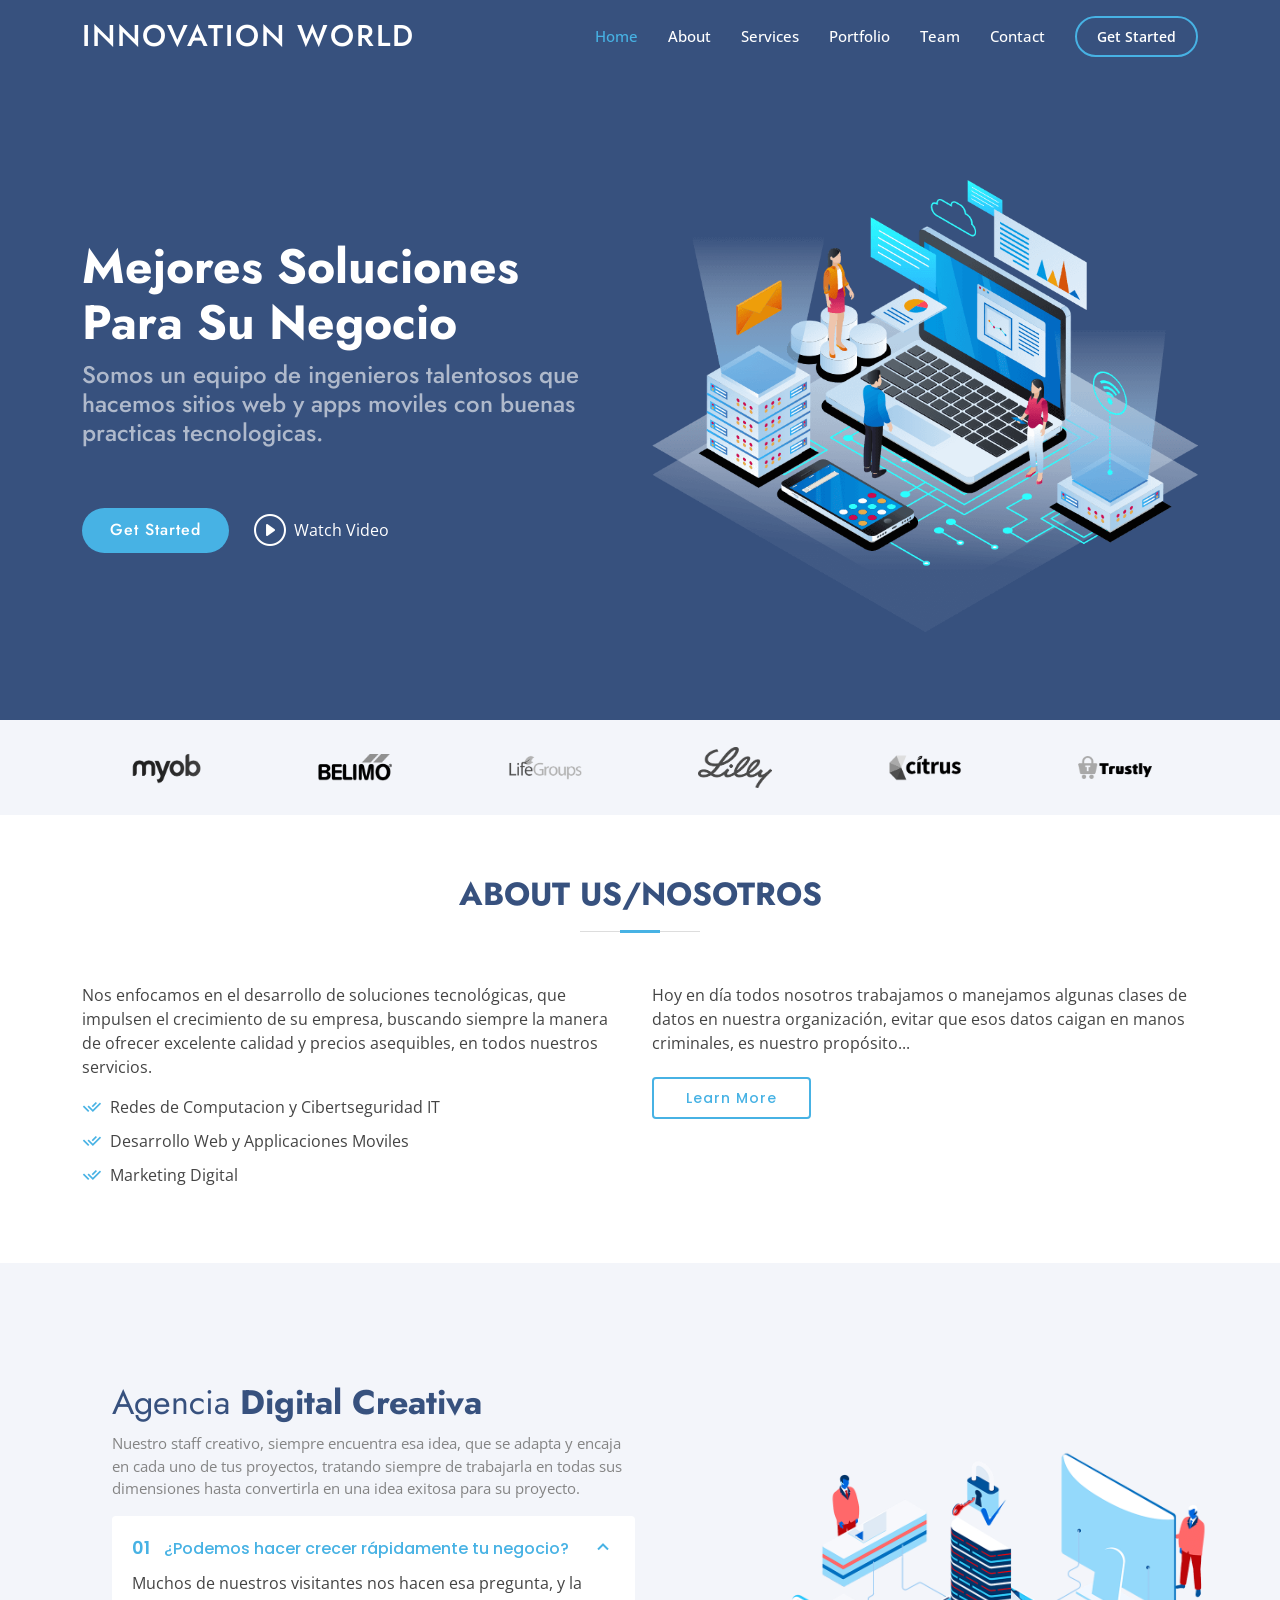
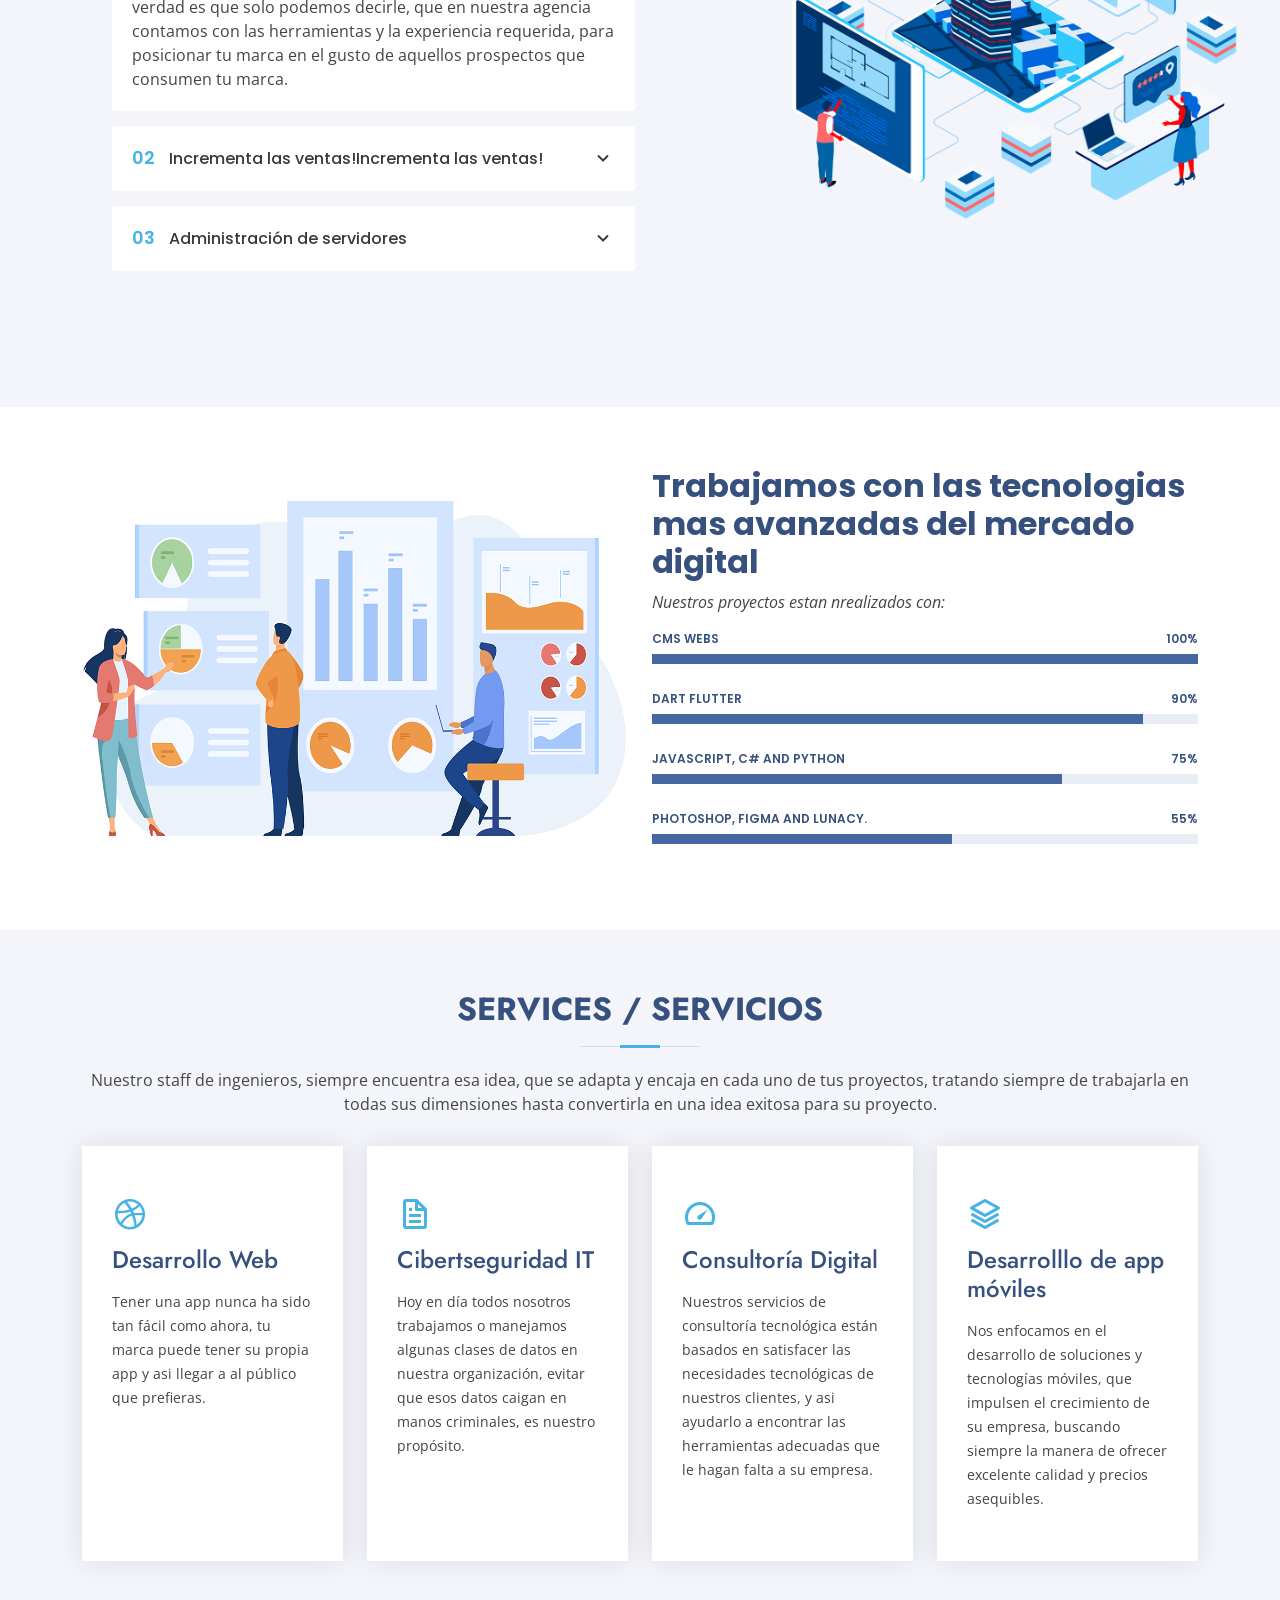
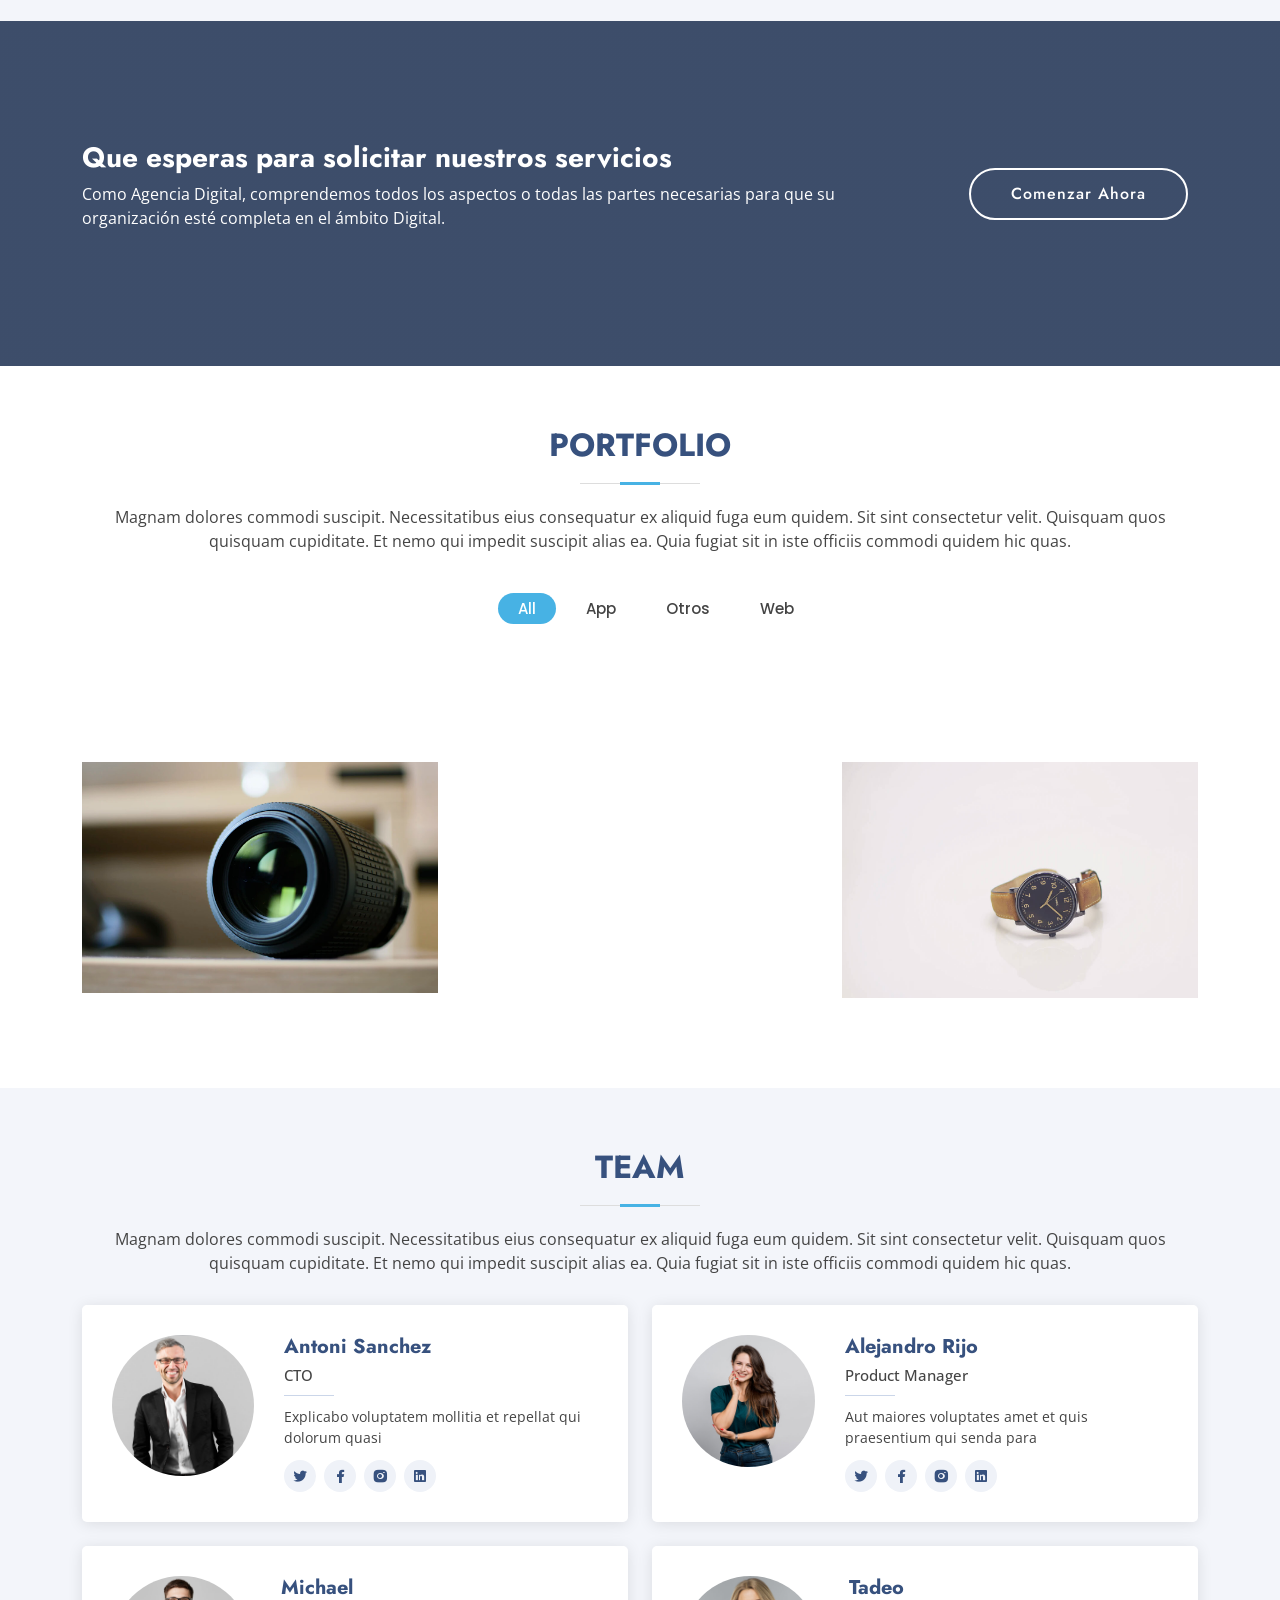
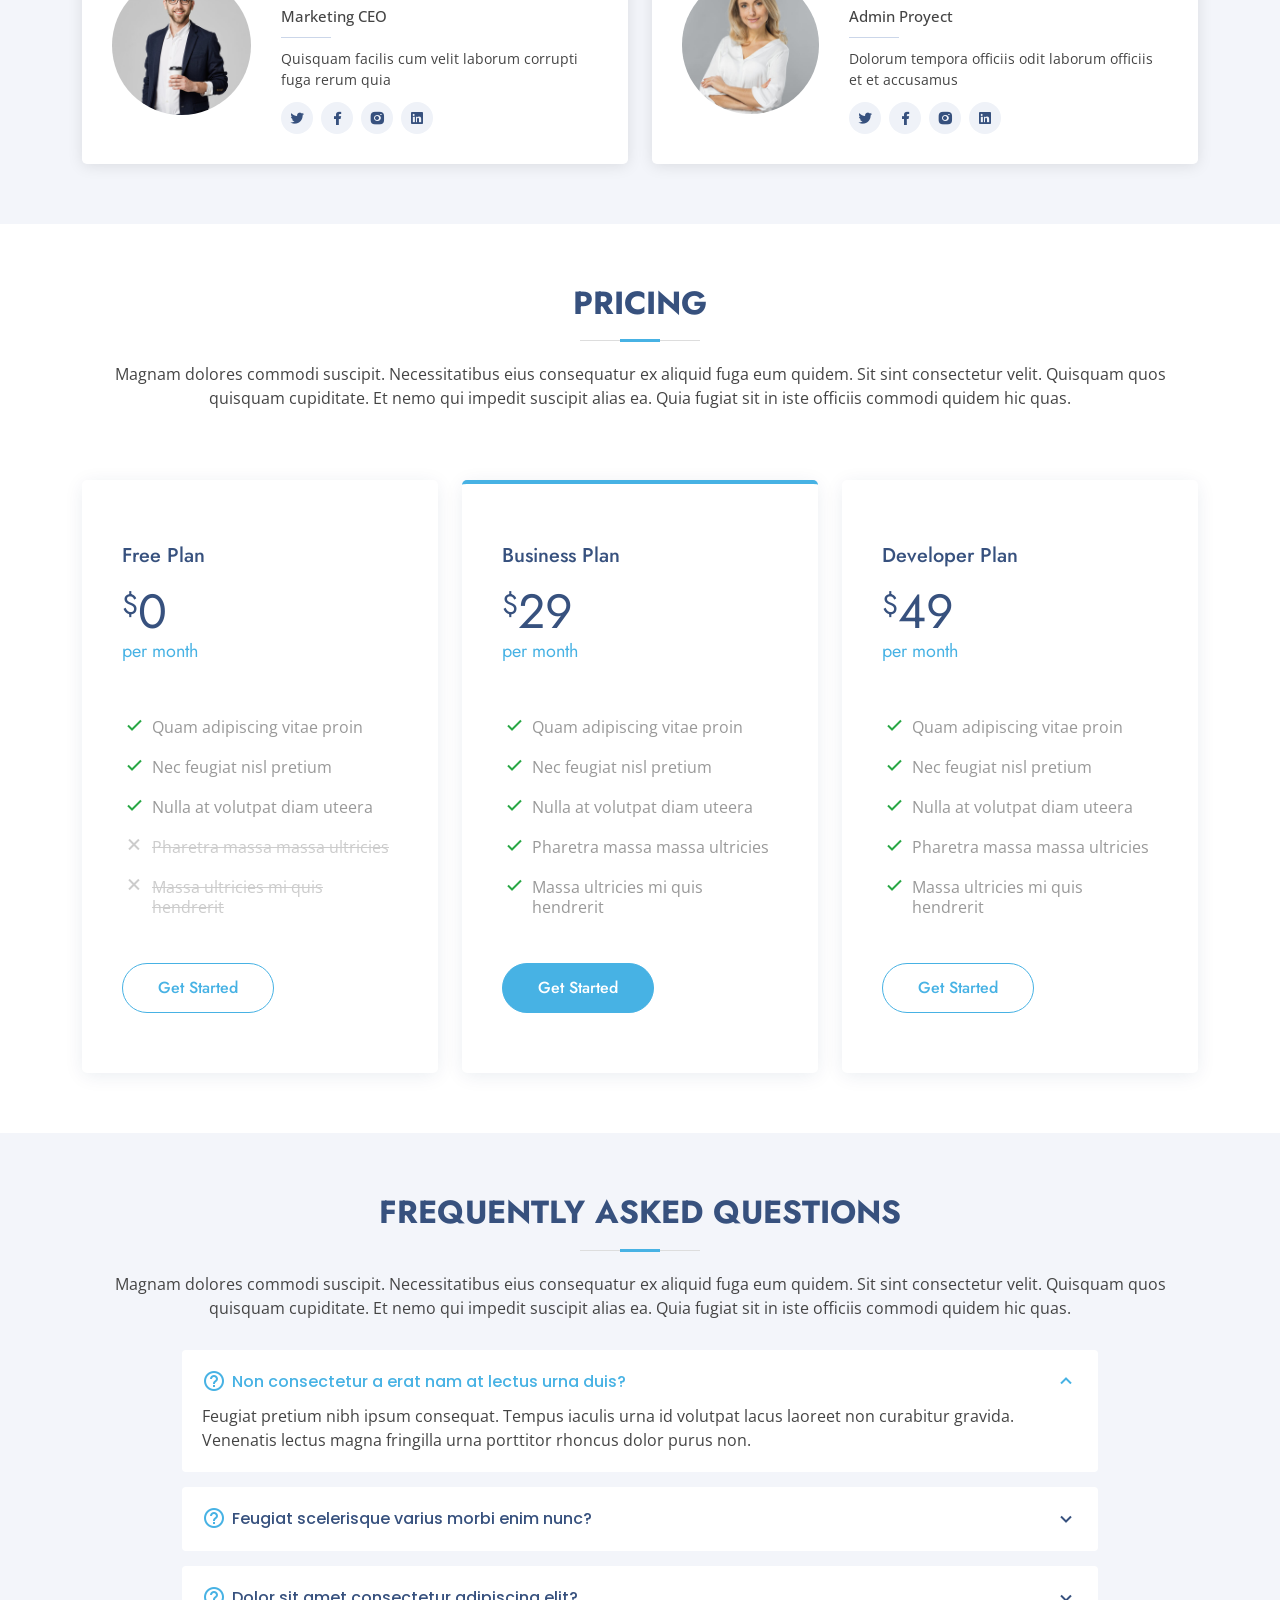
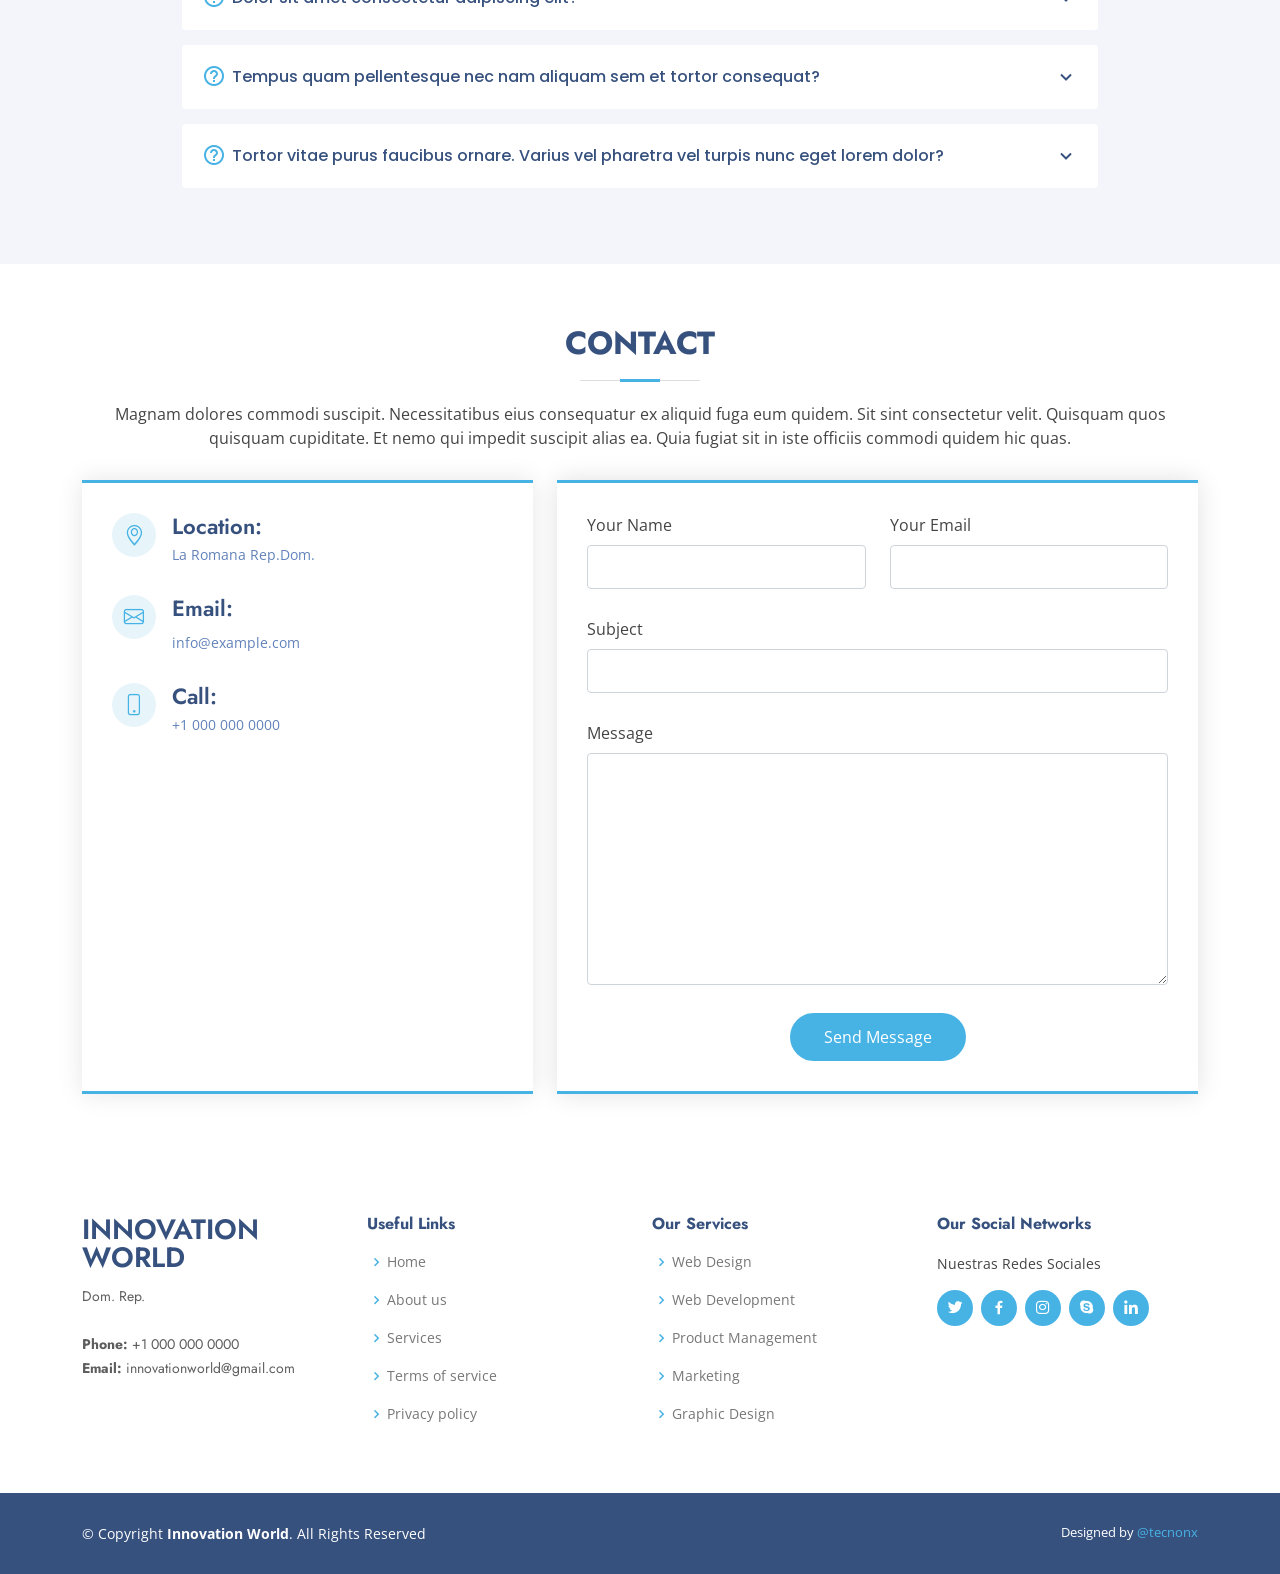
==== commit 33eadfc3: "1.0" ====
--- a/index.html
+++ b/index.html
@@ -81,7 +81,7 @@
       <div class="row">
         <div class="col-lg-6 d-flex flex-column justify-content-center pt-4 pt-lg-0 order-2 order-lg-1" data-aos="fade-up" data-aos-delay="200">
           <h1>Mejores Soluciones Para Su Negocio</h1>
-          <h2>Somos un equipo de ingenieros talentosos que hacemos sitios web y apps moviles con busnas practicas tecnologicas.</h2>
+          <h2>Somos un equipo de ingenieros talentosos que hacemos sitios web y apps moviles con buenas practicas tecnologicas.</h2>
           <div class="d-flex justify-content-center justify-content-lg-start">
             <a href="#about" class="btn-get-started scrollto">Get Started</a>
             <a href="https://www.youtube.com/watch?v=jDDaplaOz7Q" class="glightbox btn-watch-video"><i class="bi bi-play-circle"></i><span>Watch Video</span></a>
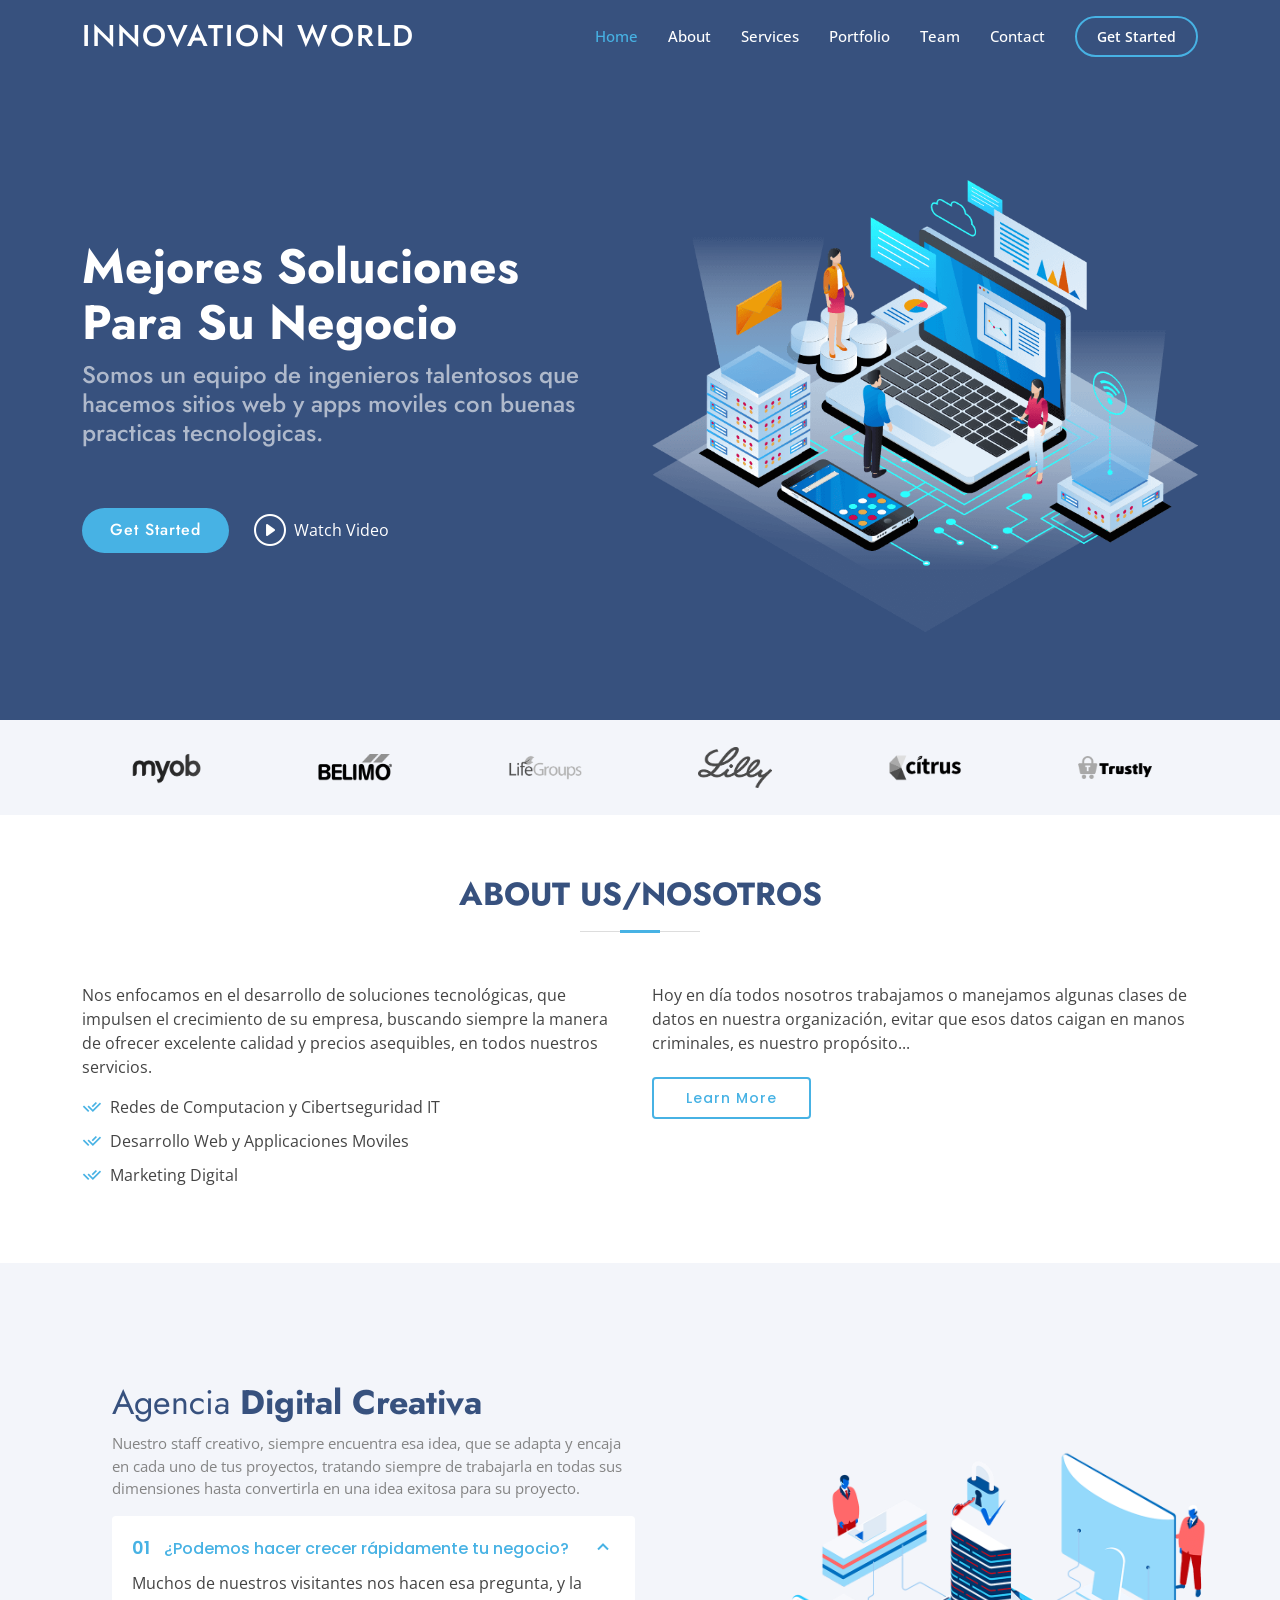
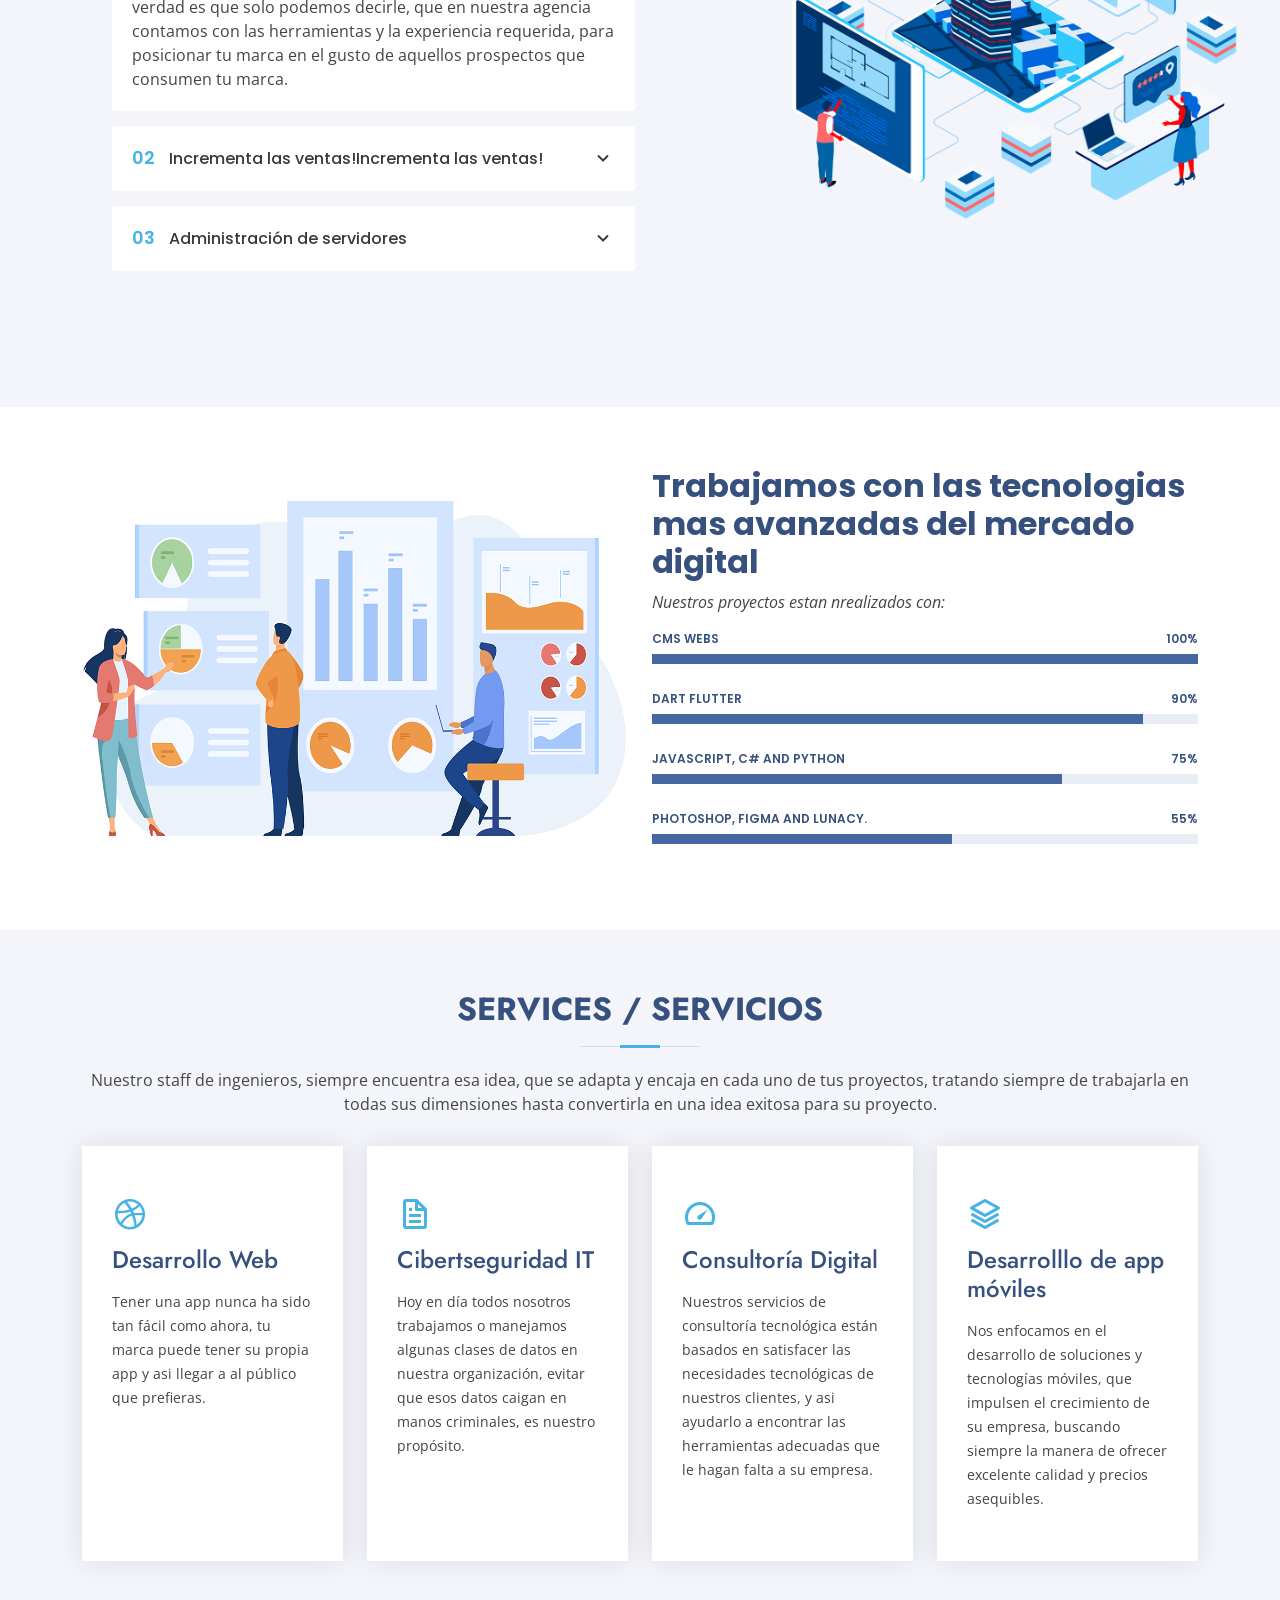
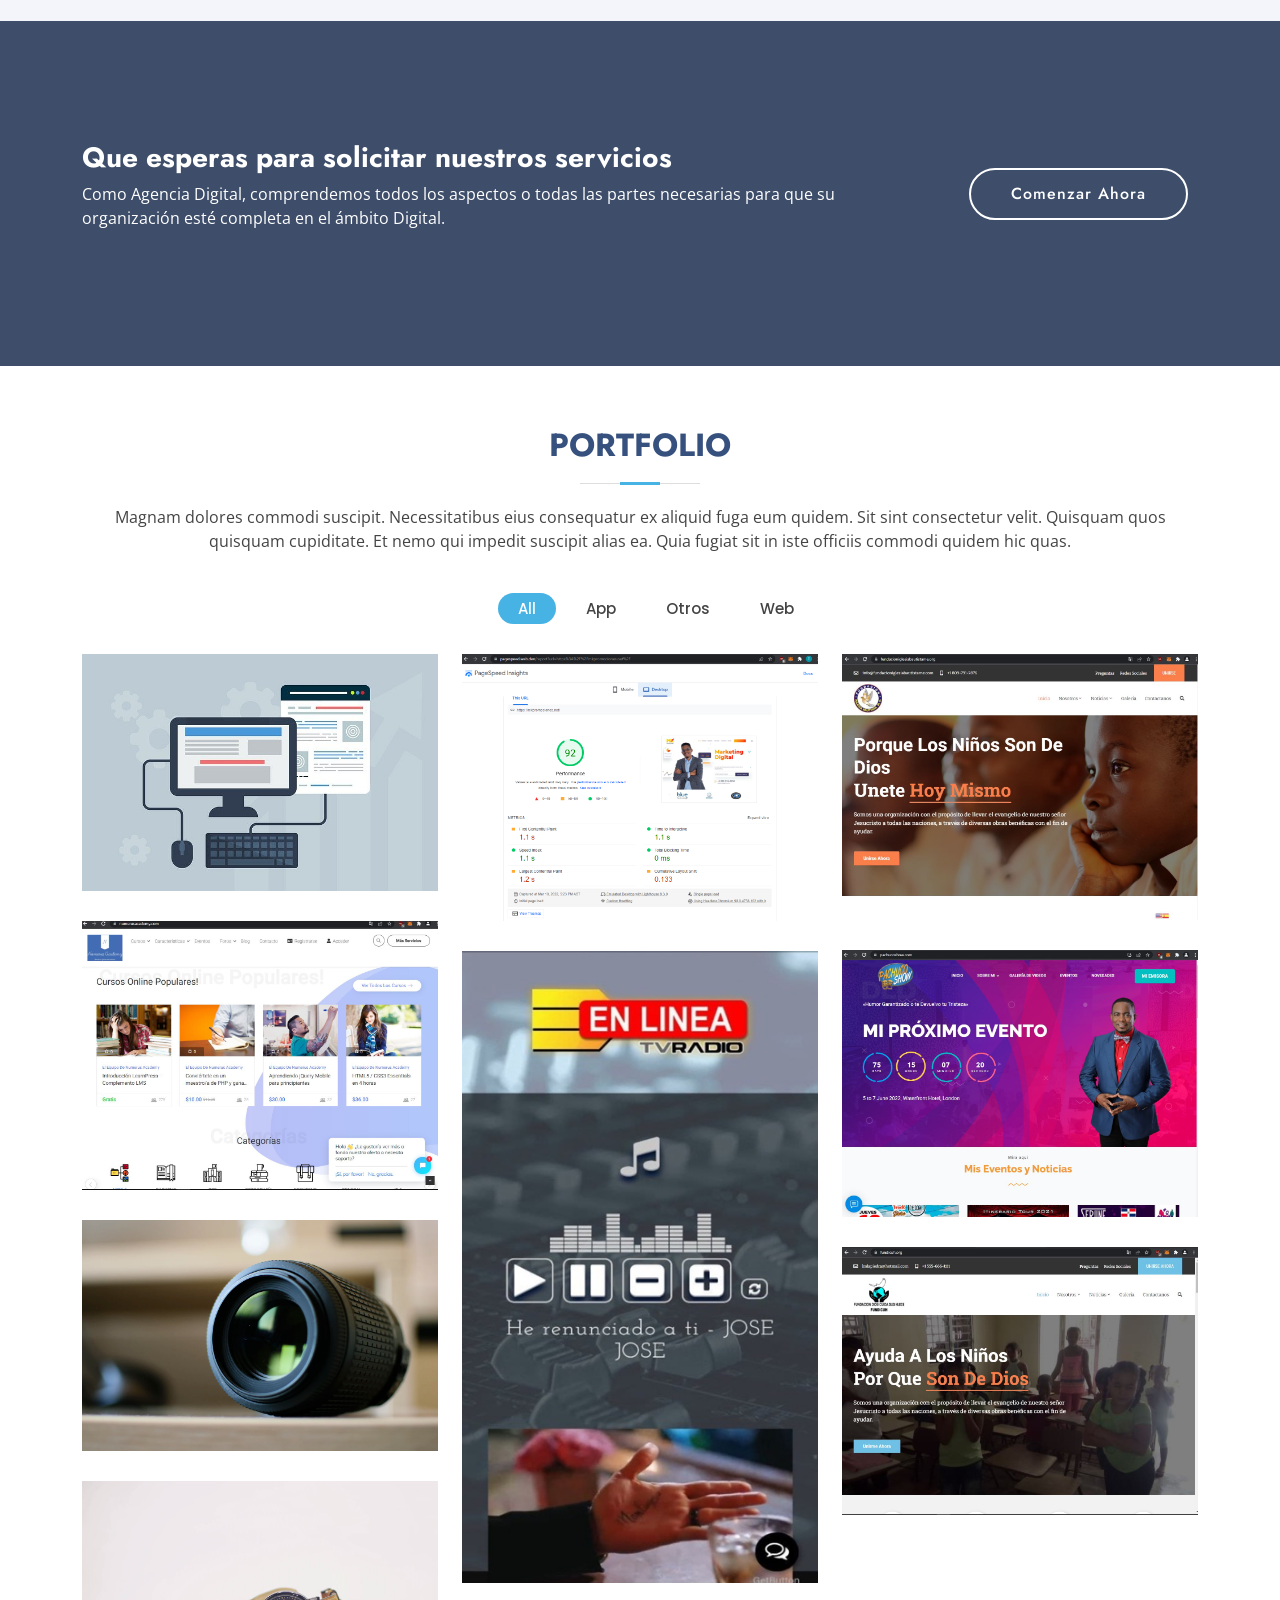
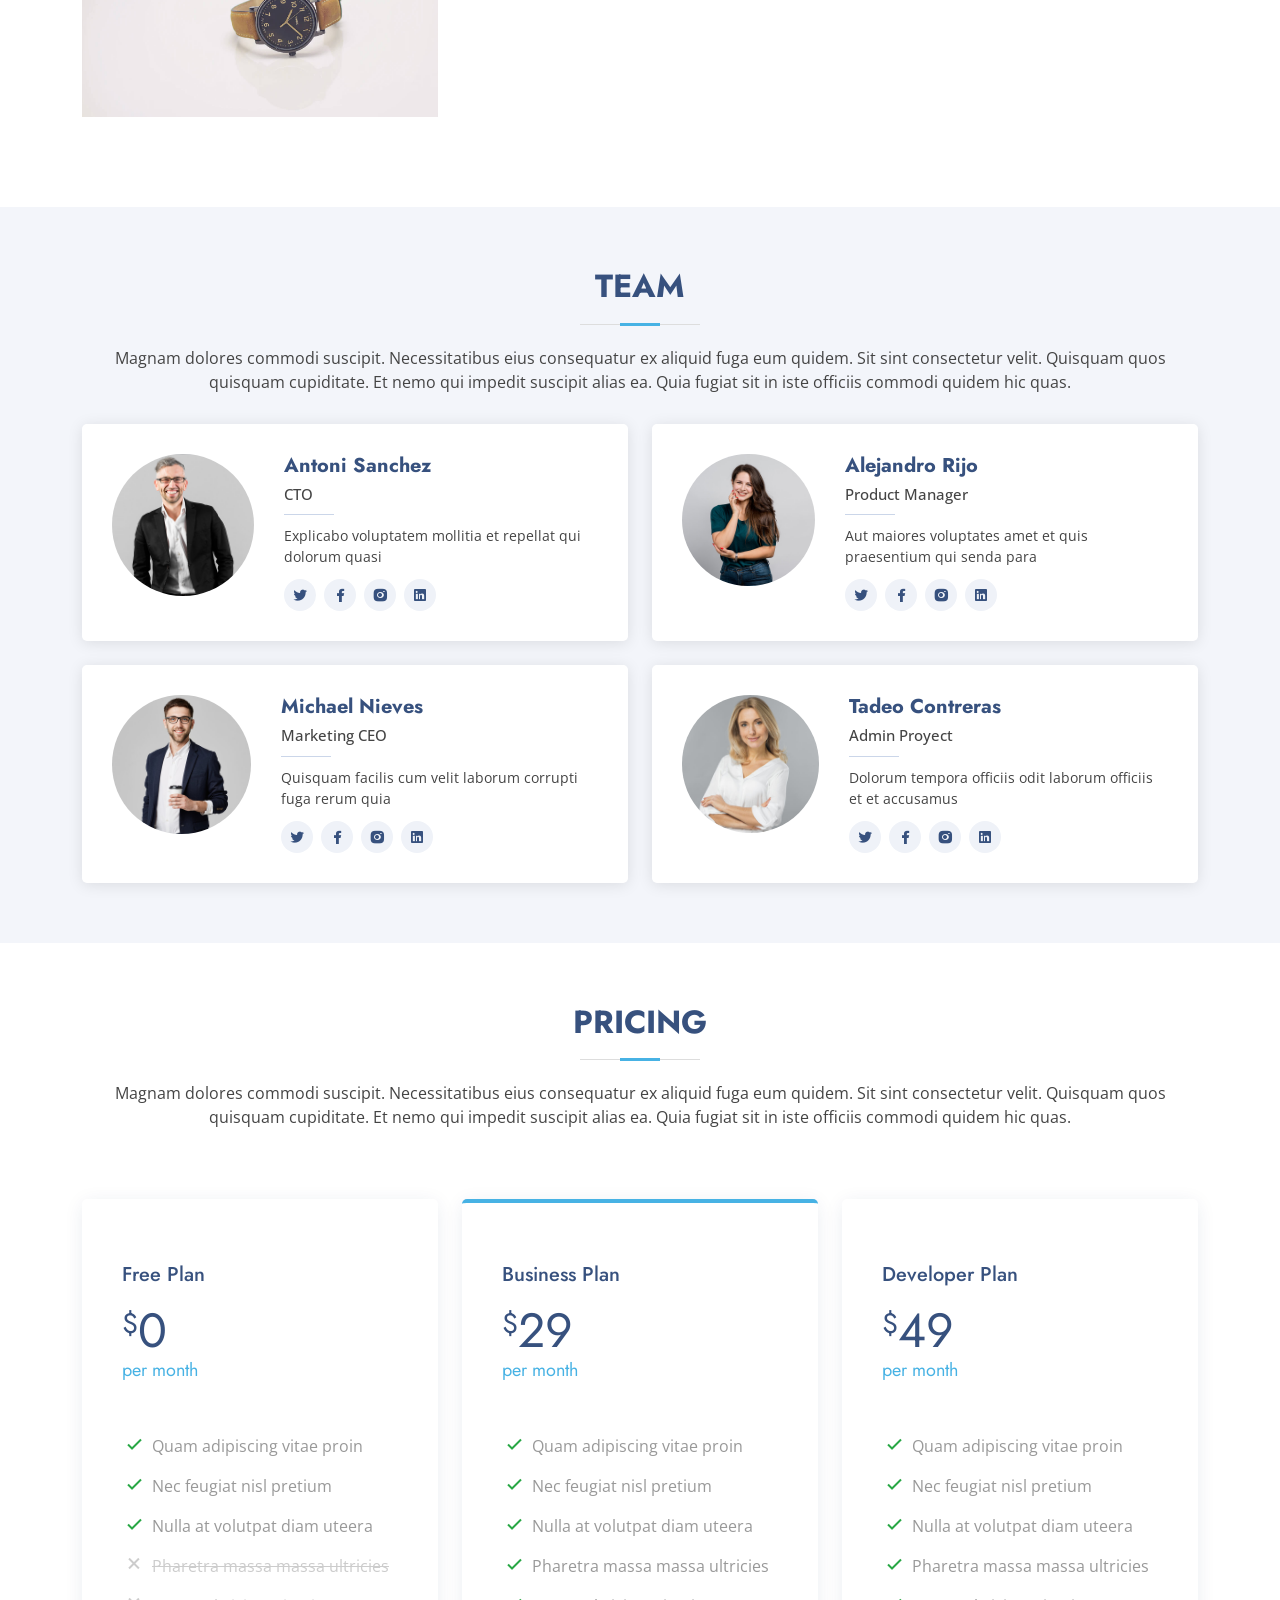
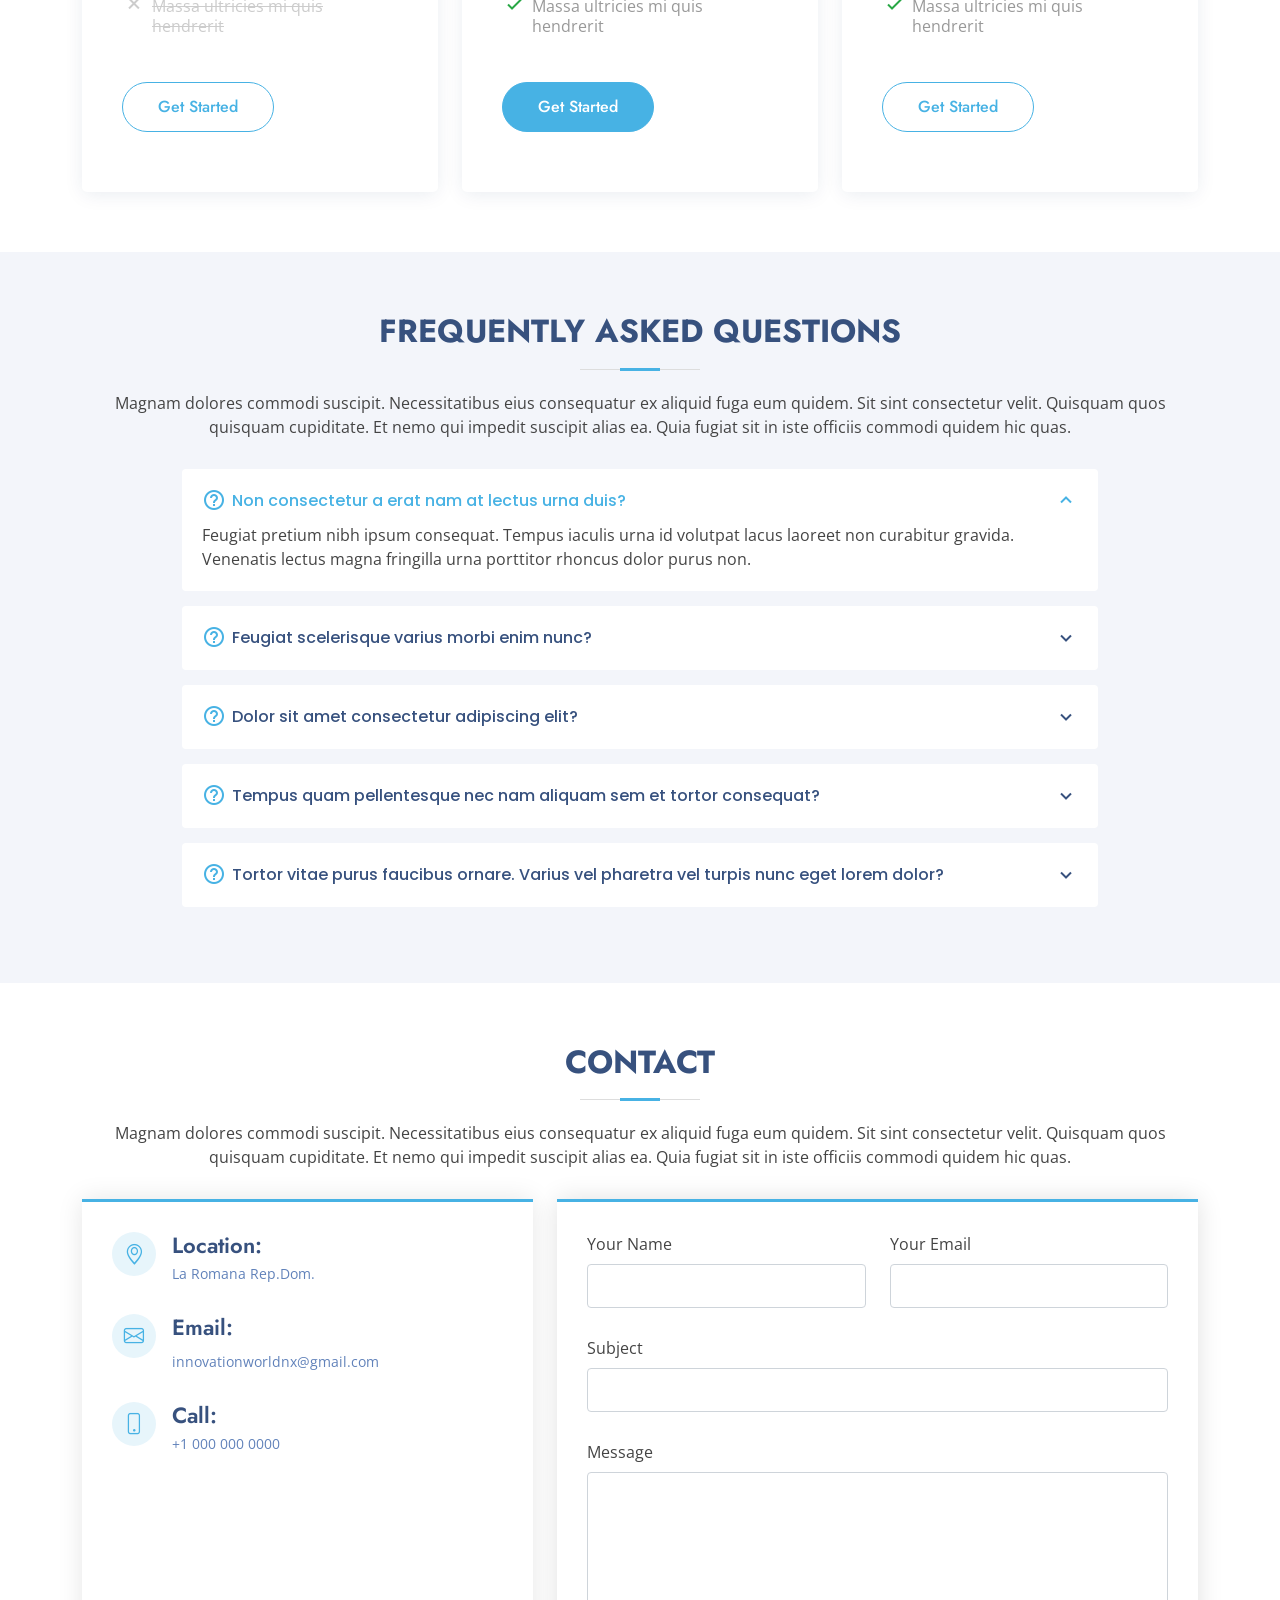
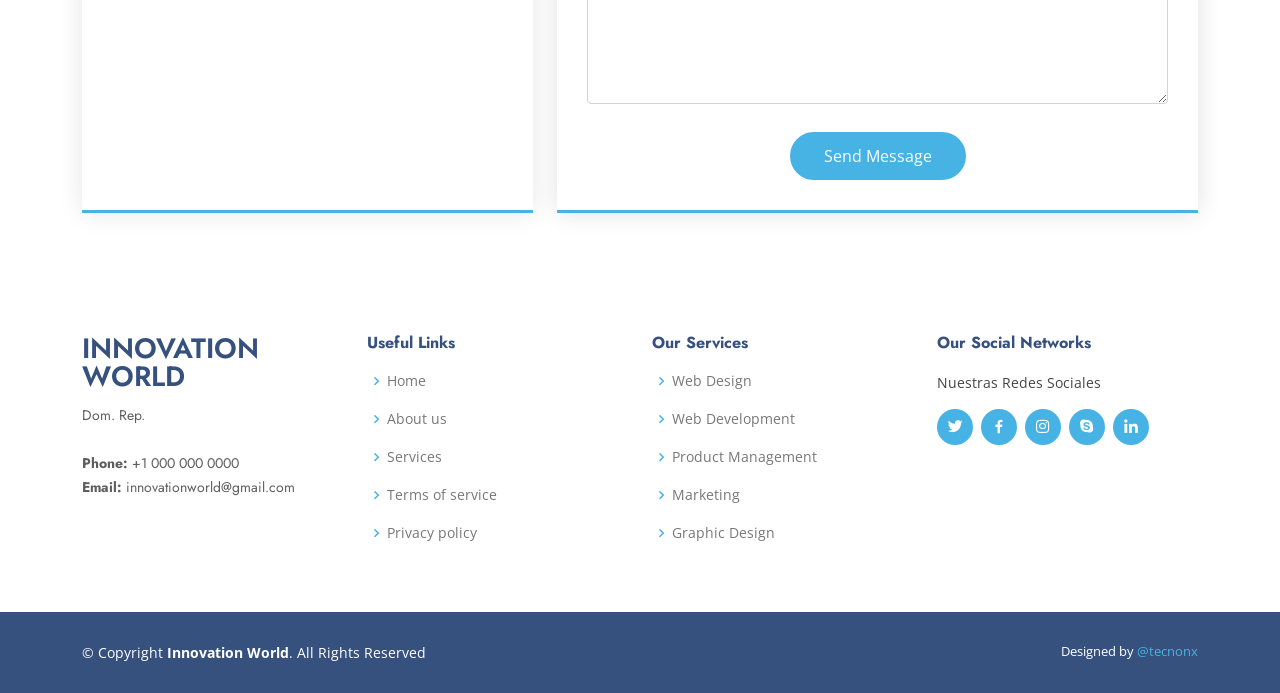
==== commit 872aea27: "1.1" ====
--- a/index.html
+++ b/index.html
@@ -495,7 +495,7 @@
             <div class="member d-flex align-items-start" data-aos="zoom-in" data-aos-delay="300">
               <div class="pic"><img src="assets/img/team/team-3.jpg" class="img-fluid" alt=""></div>
               <div class="member-info">
-                <h4>Michael</h4>
+                <h4>Michael Nieves</h4>
                 <span>Marketing CEO</span>
                 <p>Quisquam facilis cum velit laborum corrupti fuga rerum quia</p>
                 <div class="social">
@@ -512,7 +512,7 @@
             <div class="member d-flex align-items-start" data-aos="zoom-in" data-aos-delay="400">
               <div class="pic"><img src="assets/img/team/team-4.jpg" class="img-fluid" alt=""></div>
               <div class="member-info">
-                <h4>Tadeo</h4>
+                <h4>Tadeo Contreras</h4>
                 <span>Admin Proyect</span>
                 <p>Dolorum tempora officiis odit laborum officiis et et accusamus</p>
                 <div class="social">
@@ -675,7 +675,7 @@
               <div class="email">
                 <i class="bi bi-envelope"></i>
                 <h4>Email:</h4>
-                <p>info@example.com</p>
+                <p>innovationworldnx@gmail.com</p>
               </div>
 
               <div class="phone">
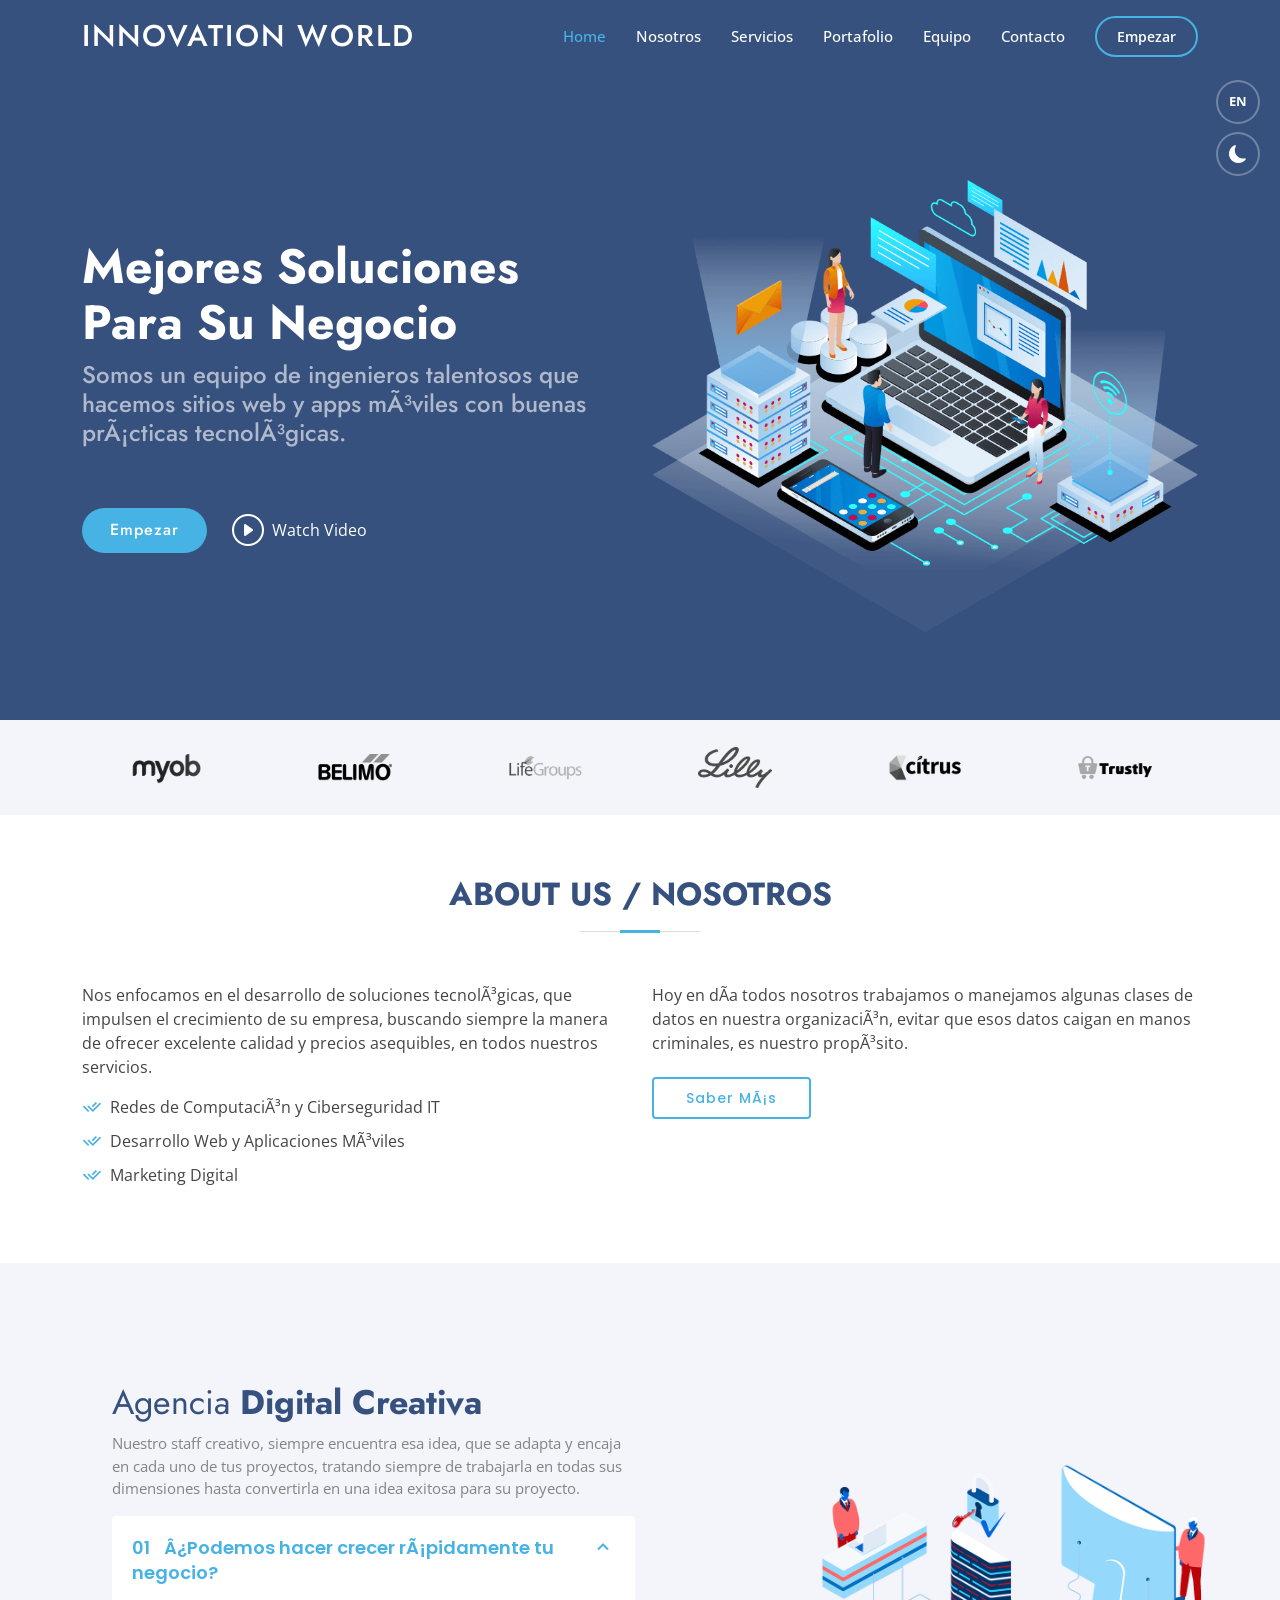
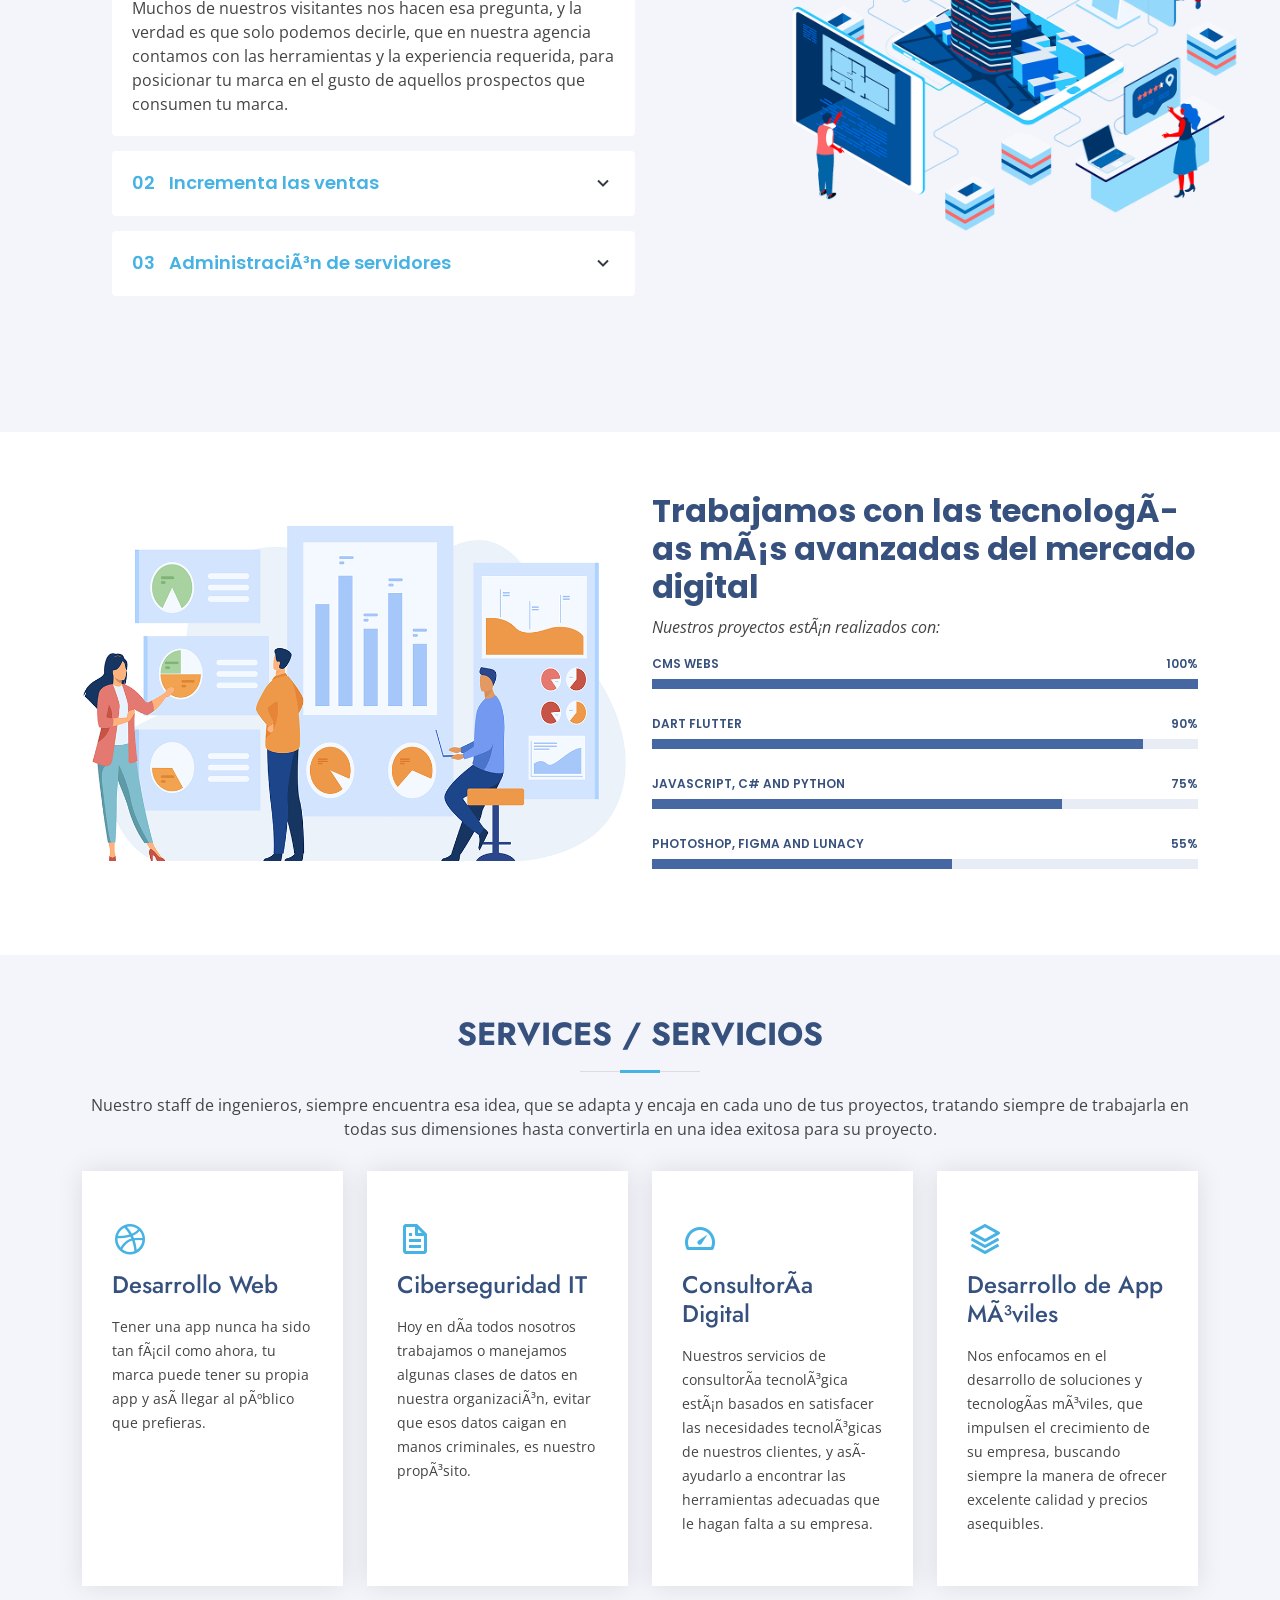
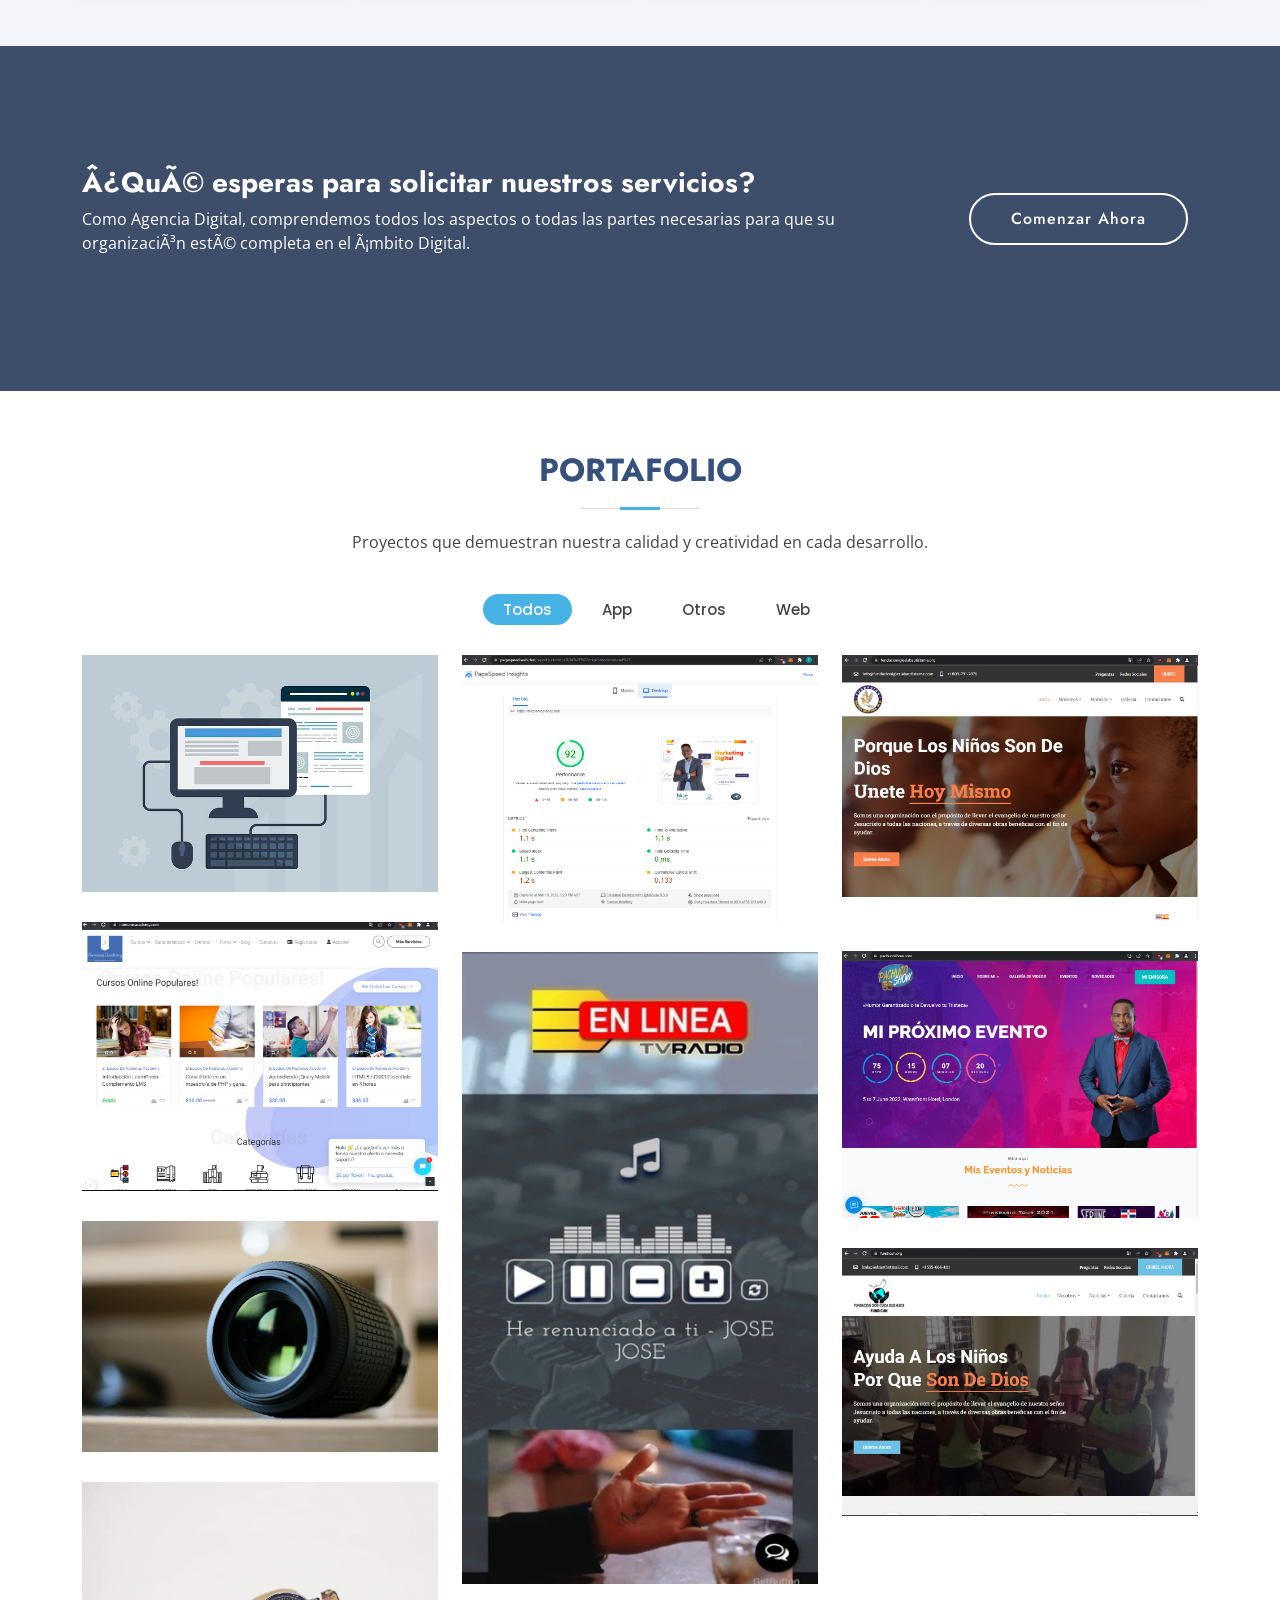
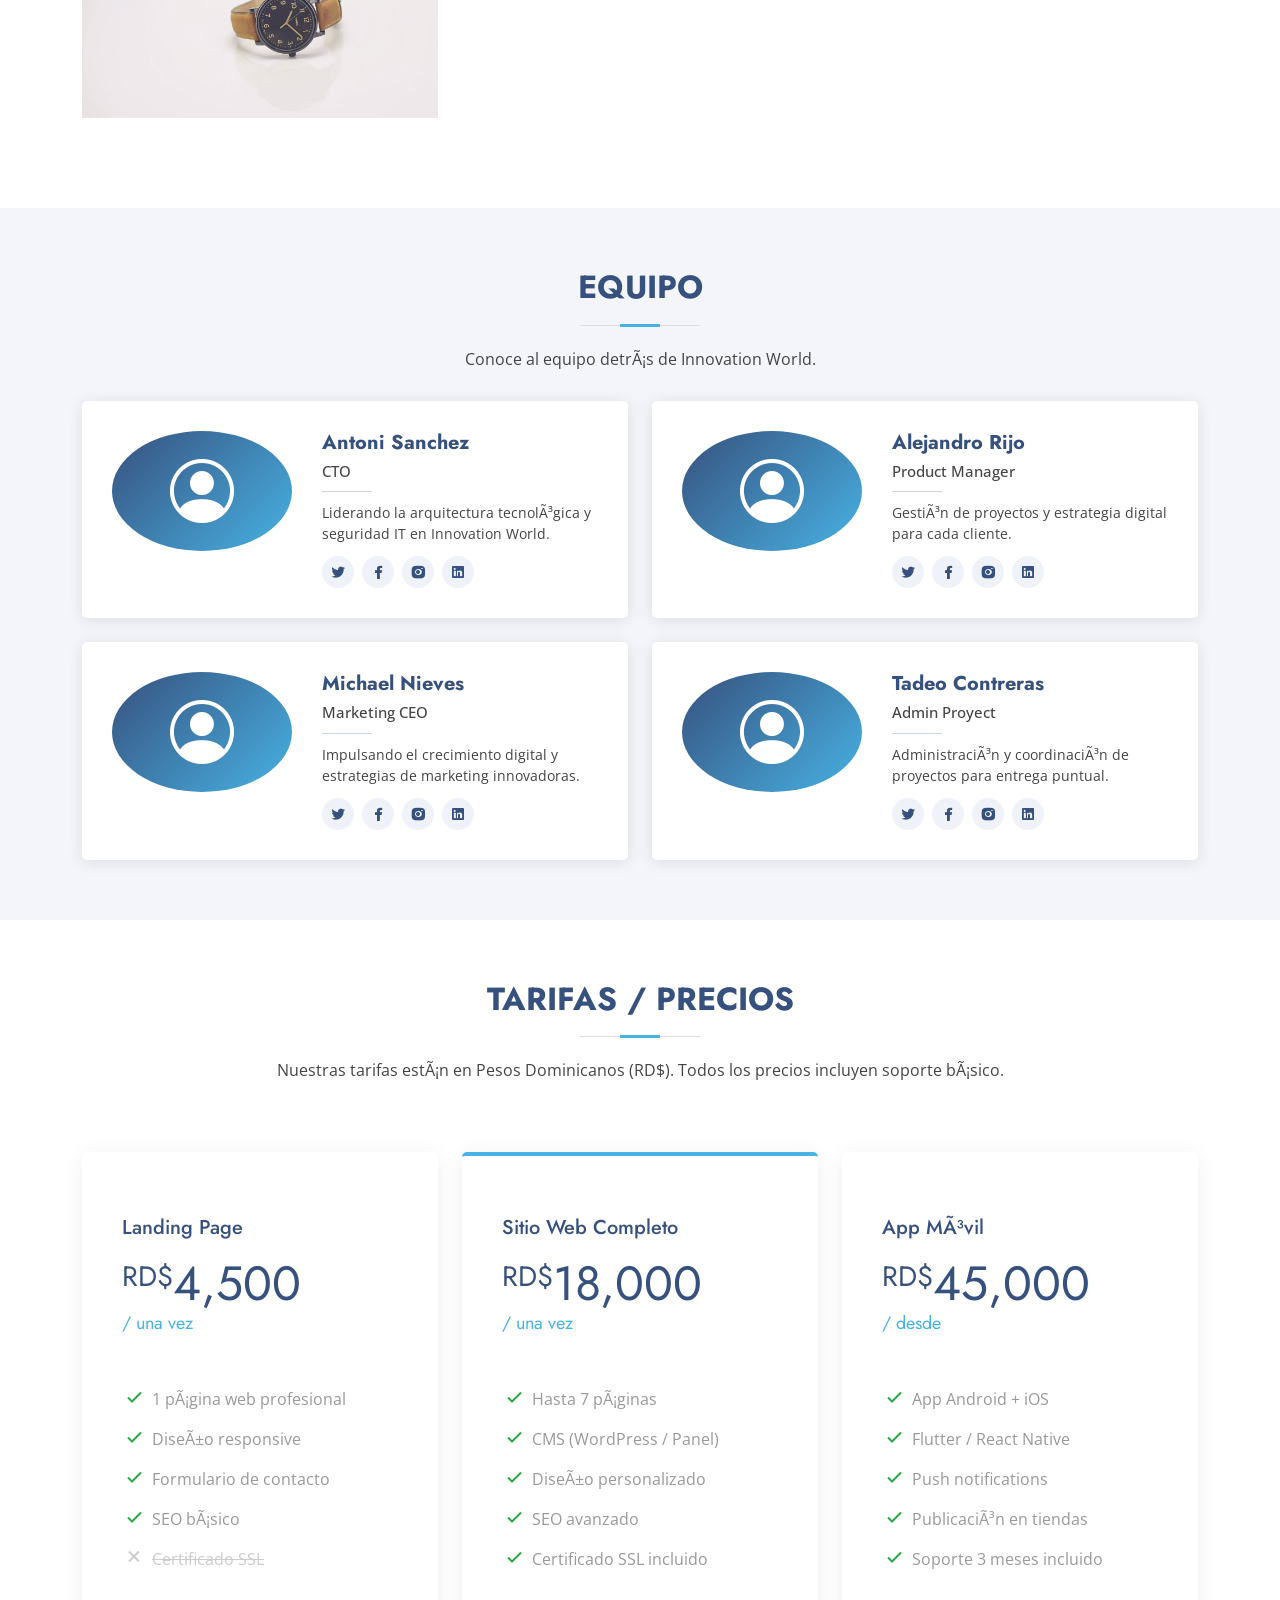
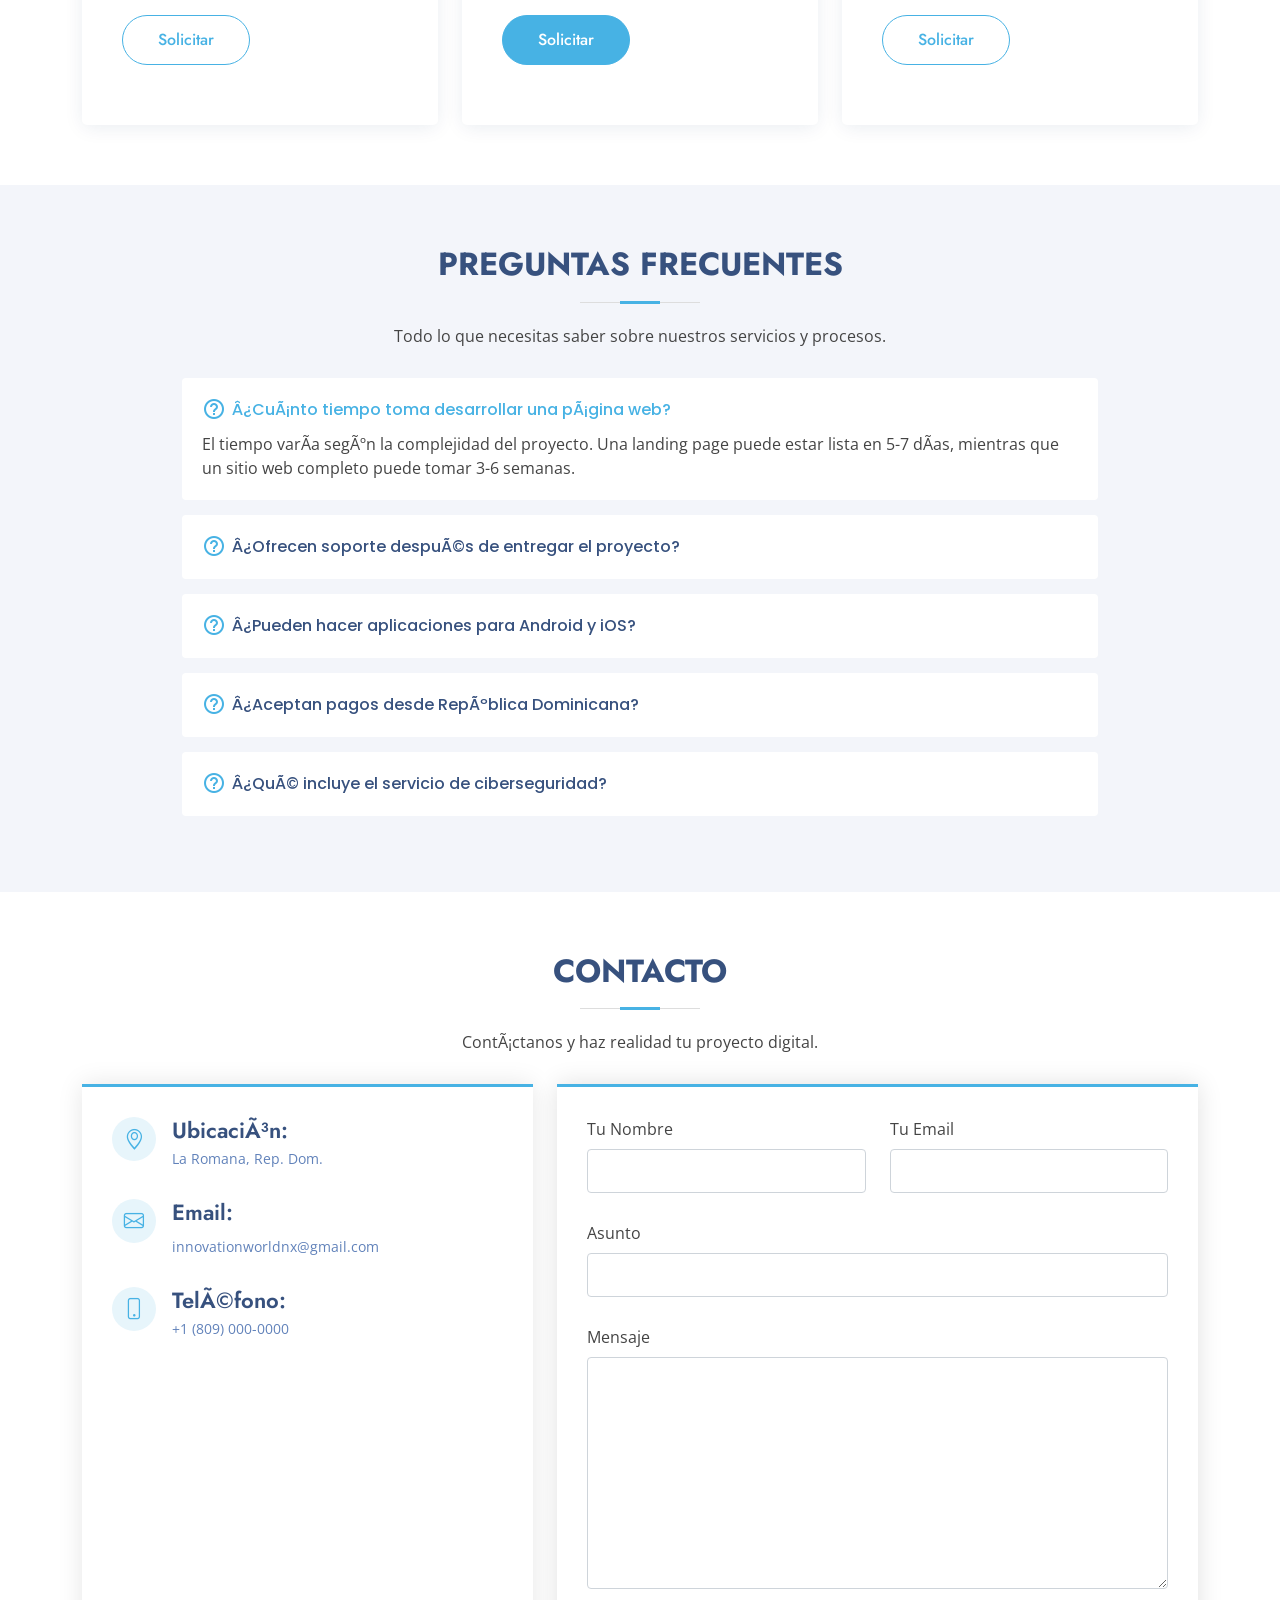
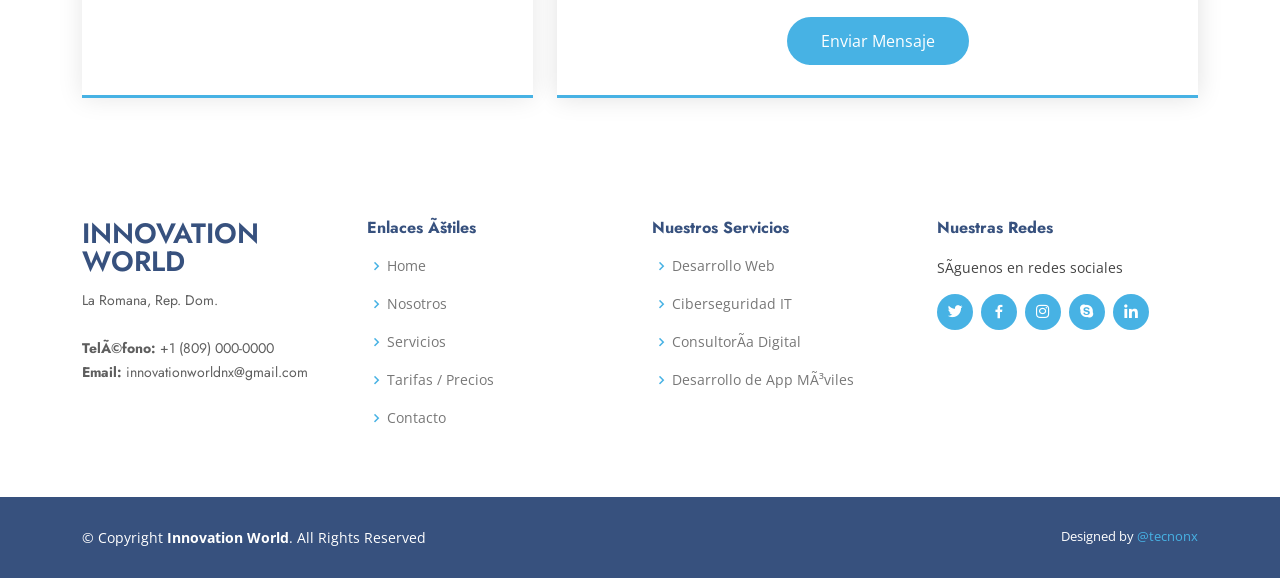
==== commit d5ca8224: "fix: repair accented text in i18n.js" ====
--- a/index.html
+++ b/index.html
@@ -1,13 +1,11 @@
 <!DOCTYPE html>
 <html lang="en">
-
 <head>
   <meta charset="utf-8">
   <meta content="width=device-width, initial-scale=1.0" name="viewport">
-
   <title>Innovation World</title>
-  <meta content="Emprasa dominicana de tecnologias" name="description">
-  <meta content="paginas web gratis, empresa en rd, las mekores app dominicanas" name="keywords">
+  <meta content="Empresa dominicana de tecnologÃ­as" name="description">
+  <meta content="pÃ¡ginas web dominicana, empresa en RD, las mejores app dominicanas" name="keywords">
 
   <!-- Favicons -->
   <link href="assets/img/favicon.png" rel="icon">
@@ -27,760 +25,615 @@
 
   <!-- Template Main CSS File -->
   <link href="assets/css/style.css" rel="stylesheet">
-
-
 </head>
 
 <body>
 
   <!-- ======= Header ======= -->
-  <header id="header" class="fixed-top ">
+  <header id="header" class="fixed-top">
     <div class="container d-flex align-items-center">
 
       <h1 class="logo me-auto"><a href="index.html">Innovation World</a></h1>
-      <!-- Uncomment below if you prefer to use an image logo -->
-      <!-- <a href="index.html" class="logo me-auto"><img src="assets/img/logo.png" alt="" class="img-fluid"></a>-->
 
       <nav id="navbar" class="navbar">
         <ul>
-          <li><a class="nav-link scrollto active" href="#hero">Home</a></li>
-          <li><a class="nav-link scrollto" href="#about">About</a></li>
-          <li><a class="nav-link scrollto" href="#services">Services</a></li>
-          <li><a class="nav-link   scrollto" href="#portfolio">Portfolio</a></li>
-          <li><a class="nav-link scrollto" href="#team">Team</a></li>
-         <!-- <li class="dropdown"><a href="#"><span>Drop Down</span> <i class="bi bi-chevron-down"></i></a>
-            <ul>
-              <li><a href="#">Drop Down 1</a></li>
-              <li class="dropdown"><a href="#"><span>Deep Drop Down</span> <i class="bi bi-chevron-right"></i></a>
-                <ul>
-                  <li><a href="#">Deep Drop Down 1</a></li>
-                  <li><a href="#">Deep Drop Down 2</a></li>
-                  <li><a href="#">Deep Drop Down 3</a></li>
-                  <li><a href="#">Deep Drop Down 4</a></li>
-                  <li><a href="#">Deep Drop Down 5</a></li>
-                </ul>
-              </li>
-              <li><a href="#">Drop Down 2</a></li>
-              <li><a href="#">Drop Down 3</a></li>
-              <li><a href="#">Drop Down 4</a></li>
-            </ul>-->
-          </li>
-          <li><a class="nav-link scrollto" href="#contact">Contact</a></li>
-          <li><a class="getstarted scrollto" href="#about">Get Started</a></li>
+          <li><a class="nav-link scrollto active" href="#hero" data-i18n="nav.home">Home</a></li>
+          <li><a class="nav-link scrollto" href="#about" data-i18n="nav.about">About</a></li>
+          <li><a class="nav-link scrollto" href="#services" data-i18n="nav.services">Services</a></li>
+          <li><a class="nav-link scrollto" href="#portfolio" data-i18n="nav.portfolio">Portfolio</a></li>
+          <li><a class="nav-link scrollto" href="#team" data-i18n="nav.team">Team</a></li>
+          <li><a class="nav-link scrollto" href="#contact" data-i18n="nav.contact">Contact</a></li>
+          <li><a class="getstarted scrollto" href="#about" data-i18n="nav.getstarted">Get Started</a></li>
         </ul>
         <i class="bi bi-list mobile-nav-toggle"></i>
-      </nav><!-- .navbar -->
+      </nav>
 
     </div>
-  </header><!-- End Header -->
-
-  <!-- ======= Hero Section ======= -->
-  <section id="hero" class="d-flex align-items-center">
-
-    <div class="container">
-      <div class="row">
-        <div class="col-lg-6 d-flex flex-column justify-content-center pt-4 pt-lg-0 order-2 order-lg-1" data-aos="fade-up" data-aos-delay="200">
-          <h1>Mejores Soluciones Para Su Negocio</h1>
-          <h2>Somos un equipo de ingenieros talentosos que hacemos sitios web y apps moviles con buenas practicas tecnologicas.</h2>
-          <div class="d-flex justify-content-center justify-content-lg-start">
-            <a href="#about" class="btn-get-started scrollto">Get Started</a>
-            <a href="https://www.youtube.com/watch?v=jDDaplaOz7Q" class="glightbox btn-watch-video"><i class="bi bi-play-circle"></i><span>Watch Video</span></a>
-          </div>
-        </div>
-        <div class="col-lg-6 order-1 order-lg-2 hero-img" data-aos="zoom-in" data-aos-delay="200">
-          <img src="assets/img/hero-img.png" class="img-fluid animated" alt="">
-        </div>
-      </div>
-    </div>
-
-  </section><!-- End Hero -->
+  </header>
+
+  <!-- Language & Dark Mode Toggles -->
+  <div class="mode-toggles">
+    <button id="lang-toggle" class="mode-btn" title="Cambiar idioma / Switch language">
+      <span id="lang-label">EN</span>
+    </button>
+    <button id="theme-toggle" class="mode-btn" title="Modo oscuro / Dark mode">
+      <i class="bi bi-moon-fill" id="theme-icon"></i>
+    </button>
+  </div>
 
   <main id="main">
+
+    <!-- ======= Hero Section ======= -->
+    <section id="hero" class="d-flex align-items-center">
+      <div class="container">
+        <div class="row">
+          <div class="col-lg-6 d-flex flex-column justify-content-center pt-4 pt-lg-0 order-2 order-lg-1" data-aos="fade-up" data-aos-delay="200">
+            <h1 data-i18n="hero.title">Mejores Soluciones Para Su Negocio</h1>
+            <h2 data-i18n="hero.subtitle">Somos un equipo de ingenieros talentosos que hacemos sitios web y apps mÃ³viles con buenas prÃ¡cticas tecnolÃ³gicas.</h2>
+            <div class="d-flex justify-content-center justify-content-lg-start">
+              <a href="#about" class="btn-get-started scrollto" data-i18n="hero.btn_start">Get Started</a>
+              <a href="https://www.youtube.com/watch?v=jDDaplaOz7Q" class="glightbox btn-watch-video"><i class="bi bi-play-circle"></i><span>Watch Video</span></a>
+            </div>
+          </div>
+          <div class="col-lg-6 order-1 order-lg-2 hero-img" data-aos="zoom-in" data-aos-delay="200">
+            <img src="assets/img/hero-img.png" class="img-fluid animated" alt="">
+          </div>
+        </div>
+      </div>
+    </section>
 
     <!-- ======= Cliens Section ======= -->
     <section id="cliens" class="cliens section-bg">
       <div class="container">
-
         <div class="row" data-aos="zoom-in">
-
           <div class="col-lg-2 col-md-4 col-6 d-flex align-items-center justify-content-center">
             <img src="assets/img/clients/client-1.png" class="img-fluid" alt="">
           </div>
-
           <div class="col-lg-2 col-md-4 col-6 d-flex align-items-center justify-content-center">
             <img src="assets/img/clients/client-2.png" class="img-fluid" alt="">
           </div>
-
           <div class="col-lg-2 col-md-4 col-6 d-flex align-items-center justify-content-center">
             <img src="assets/img/clients/client-3.png" class="img-fluid" alt="">
           </div>
-
           <div class="col-lg-2 col-md-4 col-6 d-flex align-items-center justify-content-center">
             <img src="assets/img/clients/client-4.png" class="img-fluid" alt="">
           </div>
-
           <div class="col-lg-2 col-md-4 col-6 d-flex align-items-center justify-content-center">
             <img src="assets/img/clients/client-5.png" class="img-fluid" alt="">
           </div>
-
           <div class="col-lg-2 col-md-4 col-6 d-flex align-items-center justify-content-center">
             <img src="assets/img/clients/client-6.png" class="img-fluid" alt="">
           </div>
-
-        </div>
-
-      </div>
-    </section><!-- End Cliens Section -->
+        </div>
+      </div>
+    </section>
 
     <!-- ======= About Us Section ======= -->
     <section id="about" class="about">
       <div class="container" data-aos="fade-up">
-
         <div class="section-title">
-          <h2>About Us/Nosotros</h2>
-        </div>
-
+          <h2 data-i18n="about.title">About Us / Nosotros</h2>
+        </div>
         <div class="row content">
           <div class="col-lg-6">
-            <p>
-              Nos enfocamos en el desarrollo de soluciones tecnológicas, que impulsen el crecimiento de su empresa, buscando siempre la manera de ofrecer excelente calidad y precios asequibles, en todos nuestros servicios.
-            </p>
+            <p data-i18n="about.p1">Nos enfocamos en el desarrollo de soluciones tecnolÃ³gicas, que impulsen el crecimiento de su empresa, buscando siempre la manera de ofrecer excelente calidad y precios asequibles, en todos nuestros servicios.</p>
             <ul>
-              <li><i class="ri-check-double-line"></i> Redes de Computacion y Cibertseguridad IT</li>
-              <li><i class="ri-check-double-line"></i> Desarrollo Web y Applicaciones Moviles</li>
-              <li><i class="ri-check-double-line"></i> Marketing Digital</li>
+              <li><i class="ri-check-double-line"></i> <span data-i18n="about.item1">Redes de ComputaciÃ³n y Ciberseguridad IT</span></li>
+              <li><i class="ri-check-double-line"></i> <span data-i18n="about.item2">Desarrollo Web y Aplicaciones MÃ³viles</span></li>
+              <li><i class="ri-check-double-line"></i> <span data-i18n="about.item3">Marketing Digital</span></li>
             </ul>
           </div>
           <div class="col-lg-6 pt-4 pt-lg-0">
-            <p>
-              Hoy en día todos nosotros trabajamos o manejamos algunas clases de datos en nuestra organización, evitar que esos datos caigan en manos criminales, es nuestro propósito...
-            </p>
-            <a href="#" class="btn-learn-more">Learn More</a>
-          </div>
-        </div>
-
-      </div>
-    </section><!-- End About Us Section -->
+            <p data-i18n="about.p2">Hoy en dÃ­a todos nosotros trabajamos o manejamos algunas clases de datos en nuestra organizaciÃ³n, evitar que esos datos caigan en manos criminales, es nuestro propÃ³sito.</p>
+            <a href="#" class="btn-learn-more" data-i18n="about.learn_more">Learn More</a>
+          </div>
+        </div>
+      </div>
+    </section>
 
     <!-- ======= Why Us Section ======= -->
     <section id="why-us" class="why-us section-bg">
       <div class="container-fluid" data-aos="fade-up">
-
-        <div class="row">
-
-          <div class="col-lg-7 d-flex flex-column justify-content-center align-items-stretch  order-2 order-lg-1">
-
+        <div class="row">
+          <div class="col-lg-7 d-flex flex-column justify-content-center align-items-stretch order-2 order-lg-1">
             <div class="content">
-              <h3>Agencia <strong>Digital Creativa</strong></h3>
-              <p>
-                Nuestro staff creativo, siempre encuentra esa idea, que se adapta y encaja en cada uno de tus proyectos, tratando siempre de trabajarla en todas sus dimensiones hasta convertirla en una idea exitosa para su proyecto.
-              </p>
-            </div>
-
+              <h3 data-i18n="why.title">Agencia <strong>Digital Creativa</strong></h3>
+              <p data-i18n="why.subtitle">Nuestro staff creativo, siempre encuentra esa idea, que se adapta y encaja en cada uno de tus proyectos, tratando siempre de trabajarla en todas sus dimensiones hasta convertirla en una idea exitosa para su proyecto.</p>
+            </div>
             <div class="accordion-list">
               <ul>
                 <li>
-                  <a data-bs-toggle="collapse" class="collapse" data-bs-target="#accordion-list-1"><span>01</span> ¿Podemos hacer crecer rápidamente tu negocio? <i class="bx bx-chevron-down icon-show"></i><i class="bx bx-chevron-up icon-close"></i></a>
+                  <a data-bs-toggle="collapse" class="collapse" data-bs-target="#accordion-list-1"><span>01</span> <span data-i18n="why.q1">Â¿Podemos hacer crecer rÃ¡pidamente tu negocio?</span> <i class="bx bx-chevron-down icon-show"></i><i class="bx bx-chevron-up icon-close"></i></a>
                   <div id="accordion-list-1" class="collapse show" data-bs-parent=".accordion-list">
-                    <p>
-                      Muchos de nuestros visitantes nos hacen esa pregunta, y la verdad es que solo podemos decirle, que en nuestra agencia contamos con las herramientas y la experiencia requerida, para posicionar tu marca en el gusto de aquellos prospectos que consumen tu marca.
-                    </p>
+                    <p data-i18n="why.a1">Muchos de nuestros visitantes nos hacen esa pregunta, y la verdad es que solo podemos decirle, que en nuestra agencia contamos con las herramientas y la experiencia requerida, para posicionar tu marca en el gusto de aquellos prospectos que consumen tu marca.</p>
                   </div>
                 </li>
-
                 <li>
-                  <a data-bs-toggle="collapse" data-bs-target="#accordion-list-2" class="collapsed"><span>02</span> Incrementa las ventas!Incrementa las ventas! <i class="bx bx-chevron-down icon-show"></i><i class="bx bx-chevron-up icon-close"></i></a>
+                  <a data-bs-toggle="collapse" data-bs-target="#accordion-list-2" class="collapsed"><span>02</span> <span data-i18n="why.q2">Incrementa las ventas</span> <i class="bx bx-chevron-down icon-show"></i><i class="bx bx-chevron-up icon-close"></i></a>
                   <div id="accordion-list-2" class="collapse" data-bs-parent=".accordion-list">
-                    <p>
-                      Buscamos las mejores herramientas tecnológicas para adaptarlas a sus estrategias de ventas, para que juntas ayuden a incrementar las ventas de sus productos o servicios.
-                    </p>
+                    <p data-i18n="why.a2">Buscamos las mejores herramientas tecnolÃ³gicas para adaptarlas a sus estrategias de ventas, para que juntas ayuden a incrementar las ventas de sus productos o servicios.</p>
                   </div>
                 </li>
-
                 <li>
-                  <a data-bs-toggle="collapse" data-bs-target="#accordion-list-3" class="collapsed"><span>03</span> Administración de servidores <i class="bx bx-chevron-down icon-show"></i><i class="bx bx-chevron-up icon-close"></i></a>
+                  <a data-bs-toggle="collapse" data-bs-target="#accordion-list-3" class="collapsed"><span>03</span> <span data-i18n="why.q3">AdministraciÃ³n de servidores</span> <i class="bx bx-chevron-down icon-show"></i><i class="bx bx-chevron-up icon-close"></i></a>
                   <div id="accordion-list-3" class="collapse" data-bs-parent=".accordion-list">
-                    <p>
-                      Nuestro objetivo primordial es brindar el soporte requerido en los servidores de su compañía o negocio, por grande o pequeño que sea, ya sea funcione con Linux o Windows.
-                    </p>
+                    <p data-i18n="why.a3">Nuestro objetivo primordial es brindar el soporte requerido en los servidores de su compaÃ±Ã­a o negocio, por grande o pequeÃ±o que sea, ya sea funcione con Linux o Windows.</p>
                   </div>
                 </li>
-
               </ul>
             </div>
-
-          </div>
-
+          </div>
           <div class="col-lg-5 align-items-stretch order-1 order-lg-2 img" style='background-image: url("assets/img/why-us.png");' data-aos="zoom-in" data-aos-delay="150">&nbsp;</div>
         </div>
-
-      </div>
-    </section><!-- End Why Us Section -->
+      </div>
+    </section>
 
     <!-- ======= Skills Section ======= -->
     <section id="skills" class="skills">
       <div class="container" data-aos="fade-up">
-
         <div class="row">
           <div class="col-lg-6 d-flex align-items-center" data-aos="fade-right" data-aos-delay="100">
             <img src="assets/img/skills.png" class="img-fluid" alt="">
           </div>
           <div class="col-lg-6 pt-4 pt-lg-0 content" data-aos="fade-left" data-aos-delay="100">
-            <h3>Trabajamos con las tecnologias mas avanzadas del mercado digital</h3>
-            <p class="fst-italic">
-              Nuestros proyectos estan nrealizados con:
-            </p>
-
+            <h3 data-i18n="skills.title">Trabajamos con las tecnologÃ­as mÃ¡s avanzadas del mercado digital</h3>
+            <p class="fst-italic" data-i18n="skills.subtitle">Nuestros proyectos estÃ¡n realizados con:</p>
             <div class="skills-content">
-
               <div class="progress">
-                <span class="skill">CMS WEBS<i class="val">100%</i></span>
+                <span class="skill" data-i18n="skills.s1">CMS WEBS<i class="val">100%</i></span>
                 <div class="progress-bar-wrap">
                   <div class="progress-bar" role="progressbar" aria-valuenow="100" aria-valuemin="0" aria-valuemax="100"></div>
                 </div>
               </div>
-
               <div class="progress">
-                <span class="skill">Dart Flutter <i class="val">90%</i></span>
+                <span class="skill" data-i18n="skills.s2">Dart Flutter <i class="val">90%</i></span>
                 <div class="progress-bar-wrap">
                   <div class="progress-bar" role="progressbar" aria-valuenow="90" aria-valuemin="0" aria-valuemax="100"></div>
                 </div>
               </div>
-
               <div class="progress">
-                <span class="skill">JavaScript, C# and Python <i class="val">75%</i></span>
+                <span class="skill" data-i18n="skills.s3">JavaScript, C# and Python <i class="val">75%</i></span>
                 <div class="progress-bar-wrap">
                   <div class="progress-bar" role="progressbar" aria-valuenow="75" aria-valuemin="0" aria-valuemax="100"></div>
                 </div>
               </div>
-
               <div class="progress">
-                <span class="skill">Photoshop, Figma and Lunacy. <i class="val">55%</i></span>
+                <span class="skill" data-i18n="skills.s4">Photoshop, Figma and Lunacy <i class="val">55%</i></span>
                 <div class="progress-bar-wrap">
                   <div class="progress-bar" role="progressbar" aria-valuenow="55" aria-valuemin="0" aria-valuemax="100"></div>
                 </div>
               </div>
-
-            </div>
-
-          </div>
-        </div>
-
-      </div>
-    </section><!-- End Skills Section -->
+            </div>
+          </div>
+        </div>
+      </div>
+    </section>
 
     <!-- ======= Services Section ======= -->
     <section id="services" class="services section-bg">
       <div class="container" data-aos="fade-up">
-
         <div class="section-title">
-          <h2>Services / Servicios</h2>
-          <p>Nuestro staff de ingenieros, siempre encuentra esa idea, que se adapta y encaja en cada uno de tus proyectos, tratando siempre de trabajarla en todas sus dimensiones hasta convertirla en una idea exitosa para su proyecto.</p>
-        </div>
-
+          <h2 data-i18n="services.title">Services / Servicios</h2>
+          <p data-i18n="services.subtitle">Nuestro staff de ingenieros, siempre encuentra esa idea, que se adapta y encaja en cada uno de tus proyectos, tratando siempre de trabajarla en todas sus dimensiones hasta convertirla en una idea exitosa para su proyecto.</p>
+        </div>
         <div class="row">
           <div class="col-xl-3 col-md-6 d-flex align-items-stretch" data-aos="zoom-in" data-aos-delay="100">
             <div class="icon-box">
               <div class="icon"><i class="bx bxl-dribbble"></i></div>
-              <h4><a href="">Desarrollo Web</a></h4>
-              <p>Tener una app nunca ha sido tan fácil como ahora, tu marca puede tener su propia app y asi llegar a al público que prefieras.</p>
-            </div>
-          </div>
-
+              <h4><a href="" data-i18n="services.s1.name">Desarrollo Web</a></h4>
+              <p data-i18n="services.s1.desc">Tener una app nunca ha sido tan fÃ¡cil como ahora, tu marca puede tener su propia app y asÃ­ llegar al pÃºblico que prefieras.</p>
+            </div>
+          </div>
           <div class="col-xl-3 col-md-6 d-flex align-items-stretch mt-4 mt-md-0" data-aos="zoom-in" data-aos-delay="200">
             <div class="icon-box">
               <div class="icon"><i class="bx bx-file"></i></div>
-              <h4><a href="">Cibertseguridad IT</a></h4>
-              <p>Hoy en día todos nosotros trabajamos o manejamos algunas clases de datos en nuestra organización, evitar que esos datos caigan en manos criminales, es nuestro propósito.</p>
-            </div>
-          </div>
-
+              <h4><a href="" data-i18n="services.s2.name">Ciberseguridad IT</a></h4>
+              <p data-i18n="services.s2.desc">Hoy en dÃ­a todos nosotros trabajamos o manejamos algunas clases de datos en nuestra organizaciÃ³n, evitar que esos datos caigan en manos criminales, es nuestro propÃ³sito.</p>
+            </div>
+          </div>
           <div class="col-xl-3 col-md-6 d-flex align-items-stretch mt-4 mt-xl-0" data-aos="zoom-in" data-aos-delay="300">
             <div class="icon-box">
               <div class="icon"><i class="bx bx-tachometer"></i></div>
-              <h4><a href="">Consultoría Digital</a></h4>
-              <p>Nuestros servicios de consultoría tecnológica están basados en satisfacer las necesidades tecnológicas de nuestros clientes, y asi ayudarlo a encontrar las herramientas adecuadas que le hagan falta a su empresa.</p>
-            </div>
-          </div>
-
+              <h4><a href="" data-i18n="services.s3.name">ConsultorÃ­a Digital</a></h4>
+              <p data-i18n="services.s3.desc">Nuestros servicios de consultorÃ­a tecnolÃ³gica estÃ¡n basados en satisfacer las necesidades tecnolÃ³gicas de nuestros clientes, y asÃ­ ayudarlo a encontrar las herramientas adecuadas que le hagan falta a su empresa.</p>
+            </div>
+          </div>
           <div class="col-xl-3 col-md-6 d-flex align-items-stretch mt-4 mt-xl-0" data-aos="zoom-in" data-aos-delay="400">
             <div class="icon-box">
               <div class="icon"><i class="bx bx-layer"></i></div>
-              <h4><a href="">Desarrolllo de app móviles</a></h4>
-              <p>Nos enfocamos en el desarrollo de soluciones y tecnologías móviles, que impulsen el crecimiento de su empresa, buscando siempre la manera de ofrecer excelente calidad y precios asequibles.</p>
-            </div>
-          </div>
-
-        </div>
-
-      </div>
-    </section><!-- End Services Section -->
+              <h4><a href="" data-i18n="services.s4.name">Desarrollo de App MÃ³viles</a></h4>
+              <p data-i18n="services.s4.desc">Nos enfocamos en el desarrollo de soluciones y tecnologÃ­as mÃ³viles, que impulsen el crecimiento de su empresa, buscando siempre la manera de ofrecer excelente calidad y precios asequibles.</p>
+            </div>
+          </div>
+        </div>
+      </div>
+    </section>
 
     <!-- ======= Cta Section ======= -->
     <section id="cta" class="cta">
       <div class="container" data-aos="zoom-in">
-
         <div class="row">
           <div class="col-lg-9 text-center text-lg-start">
-            <h3>Que esperas para solicitar nuestros servicios</h3>
-            <p> Como Agencia Digital, comprendemos todos los aspectos o todas las partes necesarias para que su organización esté completa en el ámbito Digital.</p>
+            <h3 data-i18n="cta.title">Â¿QuÃ© esperas para solicitar nuestros servicios?</h3>
+            <p data-i18n="cta.subtitle">Como Agencia Digital, comprendemos todos los aspectos o todas las partes necesarias para que su organizaciÃ³n estÃ© completa en el Ã¡mbito Digital.</p>
           </div>
           <div class="col-lg-3 cta-btn-container text-center">
-            <a class="cta-btn align-middle" href="#">Comenzar Ahora</a>
-          </div>
-        </div>
-
-      </div>
-    </section><!-- End Cta Section -->
+            <a class="cta-btn align-middle" href="#contact" data-i18n="cta.btn">Comenzar Ahora</a>
+          </div>
+        </div>
+      </div>
+    </section>
 
     <!-- ======= Portfolio Section ======= -->
     <section id="portfolio" class="portfolio">
       <div class="container" data-aos="fade-up">
-
         <div class="section-title">
-          <h2>Portfolio</h2>
-          <p>Magnam dolores commodi suscipit. Necessitatibus eius consequatur ex aliquid fuga eum quidem. Sit sint consectetur velit. Quisquam quos quisquam cupiditate. Et nemo qui impedit suscipit alias ea. Quia fugiat sit in iste officiis commodi quidem hic quas.</p>
-        </div>
-
+          <h2 data-i18n="portfolio.title">Portfolio</h2>
+          <p data-i18n="portfolio.subtitle">Proyectos que demuestran nuestra calidad y creatividad en cada desarrollo.</p>
+        </div>
         <ul id="portfolio-flters" class="d-flex justify-content-center" data-aos="fade-up" data-aos-delay="100">
-          <li data-filter="*" class="filter-active">All</li>
-          <li data-filter=".filter-app">App</li>
-          <li data-filter=".filter-card">Otros</li>
-          <li data-filter=".filter-web">Web</li>
+          <li data-filter="*" class="filter-active" data-i18n="portfolio.all">All</li>
+          <li data-filter=".filter-app" data-i18n="portfolio.app">App</li>
+          <li data-filter=".filter-card" data-i18n="portfolio.card">Otros</li>
+          <li data-filter=".filter-web" data-i18n="portfolio.web">Web</li>
         </ul>
-
         <div class="row portfolio-container" data-aos="fade-up" data-aos-delay="200">
-
           <div class="col-lg-4 col-md-6 portfolio-item filter-app">
             <div class="portfolio-img"><img src="assets/img/portfolio/portfolio-1.jpg" class="img-fluid" alt=""></div>
             <div class="portfolio-info">
-              <h4>App 1</h4>
-              <p>App</p>
+              <h4 data-i18n="portfolio.p1.name">App 1</h4>
+              <p data-i18n="portfolio.p1.type">App</p>
               <a href="assets/img/portfolio/portfolio-1.jpg" data-gallery="portfolioGallery" class="portfolio-lightbox preview-link" title="App 1"><i class="bx bx-plus"></i></a>
               <a href="portfolio-details.html" class="details-link" title="More Details"><i class="bx bx-link"></i></a>
             </div>
           </div>
-
           <div class="col-lg-4 col-md-6 portfolio-item filter-web">
             <div class="portfolio-img"><img src="assets/img/portfolio/portfolio-2.jpg" class="img-fluid" alt=""></div>
             <div class="portfolio-info">
-              <h4>Web 3</h4>
-              <p>Web</p>
+              <h4 data-i18n="portfolio.p2.name">Web 3</h4>
+              <p data-i18n="portfolio.p2.type">Web</p>
               <a href="assets/img/portfolio/portfolio-2.jpg" data-gallery="portfolioGallery" class="portfolio-lightbox preview-link" title="Web 3"><i class="bx bx-plus"></i></a>
               <a href="portfolio-details.html" class="details-link" title="More Details"><i class="bx bx-link"></i></a>
             </div>
           </div>
-
           <div class="col-lg-4 col-md-6 portfolio-item filter-app">
             <div class="portfolio-img"><img src="assets/img/portfolio/portfolio-3.jpg" class="img-fluid" alt=""></div>
             <div class="portfolio-info">
-              <h4>App 2</h4>
-              <p>App</p>
+              <h4 data-i18n="portfolio.p3.name">App 2</h4>
+              <p data-i18n="portfolio.p3.type">App</p>
               <a href="assets/img/portfolio/portfolio-3.jpg" data-gallery="portfolioGallery" class="portfolio-lightbox preview-link" title="App 2"><i class="bx bx-plus"></i></a>
               <a href="portfolio-details.html" class="details-link" title="More Details"><i class="bx bx-link"></i></a>
             </div>
           </div>
-
           <div class="col-lg-4 col-md-6 portfolio-item filter-card">
             <div class="portfolio-img"><img src="assets/img/portfolio/portfolio-4.jpg" class="img-fluid" alt=""></div>
             <div class="portfolio-info">
-              <h4>Card 2</h4>
-              <p>Card</p>
+              <h4 data-i18n="portfolio.p4.name">Card 2</h4>
+              <p data-i18n="portfolio.p4.type">Card</p>
               <a href="assets/img/portfolio/portfolio-4.jpg" data-gallery="portfolioGallery" class="portfolio-lightbox preview-link" title="Card 2"><i class="bx bx-plus"></i></a>
               <a href="portfolio-details.html" class="details-link" title="More Details"><i class="bx bx-link"></i></a>
             </div>
           </div>
-
           <div class="col-lg-4 col-md-6 portfolio-item filter-web">
             <div class="portfolio-img"><img src="assets/img/portfolio/portfolio-5.jpg" class="img-fluid" alt=""></div>
             <div class="portfolio-info">
-              <h4>Web 2</h4>
-              <p>Web</p>
+              <h4 data-i18n="portfolio.p5.name">Web 2</h4>
+              <p data-i18n="portfolio.p5.type">Web</p>
               <a href="assets/img/portfolio/portfolio-5.jpg" data-gallery="portfolioGallery" class="portfolio-lightbox preview-link" title="Web 2"><i class="bx bx-plus"></i></a>
               <a href="portfolio-details.html" class="details-link" title="More Details"><i class="bx bx-link"></i></a>
             </div>
           </div>
-
           <div class="col-lg-4 col-md-6 portfolio-item filter-app">
             <div class="portfolio-img"><img src="assets/img/portfolio/portfolio-6.jpg" class="img-fluid" alt=""></div>
             <div class="portfolio-info">
-              <h4>App 3</h4>
-              <p>App</p>
+              <h4 data-i18n="portfolio.p6.name">App 3</h4>
+              <p data-i18n="portfolio.p6.type">App</p>
               <a href="assets/img/portfolio/portfolio-6.jpg" data-gallery="portfolioGallery" class="portfolio-lightbox preview-link" title="App 3"><i class="bx bx-plus"></i></a>
               <a href="portfolio-details.html" class="details-link" title="More Details"><i class="bx bx-link"></i></a>
             </div>
           </div>
-
           <div class="col-lg-4 col-md-6 portfolio-item filter-card">
             <div class="portfolio-img"><img src="assets/img/portfolio/portfolio-7.jpg" class="img-fluid" alt=""></div>
             <div class="portfolio-info">
-              <h4>Card 1</h4>
-              <p>Card</p>
+              <h4 data-i18n="portfolio.p7.name">Card 1</h4>
+              <p data-i18n="portfolio.p7.type">Card</p>
               <a href="assets/img/portfolio/portfolio-7.jpg" data-gallery="portfolioGallery" class="portfolio-lightbox preview-link" title="Card 1"><i class="bx bx-plus"></i></a>
               <a href="portfolio-details.html" class="details-link" title="More Details"><i class="bx bx-link"></i></a>
             </div>
           </div>
-
           <div class="col-lg-4 col-md-6 portfolio-item filter-card">
             <div class="portfolio-img"><img src="assets/img/portfolio/portfolio-8.jpg" class="img-fluid" alt=""></div>
             <div class="portfolio-info">
-              <h4>Card 3</h4>
-              <p>Card</p>
+              <h4 data-i18n="portfolio.p8.name">Card 3</h4>
+              <p data-i18n="portfolio.p8.type">Card</p>
               <a href="assets/img/portfolio/portfolio-8.jpg" data-gallery="portfolioGallery" class="portfolio-lightbox preview-link" title="Card 3"><i class="bx bx-plus"></i></a>
               <a href="portfolio-details.html" class="details-link" title="More Details"><i class="bx bx-link"></i></a>
             </div>
           </div>
-
           <div class="col-lg-4 col-md-6 portfolio-item filter-web">
             <div class="portfolio-img"><img src="assets/img/portfolio/portfolio-9.jpg" class="img-fluid" alt=""></div>
             <div class="portfolio-info">
-              <h4>Web 3</h4>
-              <p>Web</p>
+              <h4 data-i18n="portfolio.p9.name">Web 3</h4>
+              <p data-i18n="portfolio.p9.type">Web</p>
               <a href="assets/img/portfolio/portfolio-9.jpg" data-gallery="portfolioGallery" class="portfolio-lightbox preview-link" title="Web 3"><i class="bx bx-plus"></i></a>
               <a href="portfolio-details.html" class="details-link" title="More Details"><i class="bx bx-link"></i></a>
             </div>
           </div>
-
-        </div>
-
-      </div>
-    </section><!-- End Portfolio Section -->
+        </div>
+      </div>
+    </section>
 
     <!-- ======= Team Section ======= -->
     <section id="team" class="team section-bg">
       <div class="container" data-aos="fade-up">
-
         <div class="section-title">
-          <h2>Team</h2>
-          <p>Magnam dolores commodi suscipit. Necessitatibus eius consequatur ex aliquid fuga eum quidem. Sit sint consectetur velit. Quisquam quos quisquam cupiditate. Et nemo qui impedit suscipit alias ea. Quia fugiat sit in iste officiis commodi quidem hic quas.</p>
-        </div>
-
-        <div class="row">
-
+          <h2 data-i18n="team.title">Team</h2>
+          <p data-i18n="team.subtitle">Conoce al equipo detrÃ¡s de Innovation World.</p>
+        </div>
+        <div class="row">
           <div class="col-lg-6">
             <div class="member d-flex align-items-start" data-aos="zoom-in" data-aos-delay="100">
-              <div class="pic"><img src="assets/img/team/team-1.jpg" class="img-fluid" alt=""></div>
+              <div class="pic avatar-box"><i class="bi bi-person-circle avatar-icon"></i></div>
               <div class="member-info">
-                <h4>Antoni Sanchez</h4>
-                <span>CTO</span>
-                <p>Explicabo voluptatem mollitia et repellat qui dolorum quasi</p>
+                <h4><i class="bi bi-person-circle avatar-icon-sm"></i> Antoni Sanchez</h4>
+                <span data-i18n="team.t1.role">CTO</span>
+                <p data-i18n="team.t1.desc">Liderando la arquitectura tecnolÃ³gica y seguridad IT en Innovation World.</p>
                 <div class="social">
                   <a href=""><i class="ri-twitter-fill"></i></a>
                   <a href=""><i class="ri-facebook-fill"></i></a>
                   <a href=""><i class="ri-instagram-fill"></i></a>
-                  <a href=""> <i class="ri-linkedin-box-fill"></i> </a>
-                </div>
-              </div>
-            </div>
-          </div>
-
+                  <a href=""><i class="ri-linkedin-box-fill"></i></a>
+                </div>
+              </div>
+            </div>
+          </div>
           <div class="col-lg-6 mt-4 mt-lg-0">
             <div class="member d-flex align-items-start" data-aos="zoom-in" data-aos-delay="200">
-              <div class="pic"><img src="assets/img/team/team-2.jpg" class="img-fluid" alt=""></div>
+              <div class="pic avatar-box"><i class="bi bi-person-circle avatar-icon"></i></div>
               <div class="member-info">
-                <h4>Alejandro Rijo</h4>
-                <span>Product Manager</span>
-                <p>Aut maiores voluptates amet et quis praesentium qui senda para</p>
+                <h4><i class="bi bi-person-circle avatar-icon-sm"></i> Alejandro Rijo</h4>
+                <span data-i18n="team.t2.role">Product Manager</span>
+                <p data-i18n="team.t2.desc">GestiÃ³n de proyectos y estrategia digital para cada cliente.</p>
                 <div class="social">
                   <a href=""><i class="ri-twitter-fill"></i></a>
                   <a href=""><i class="ri-facebook-fill"></i></a>
                   <a href=""><i class="ri-instagram-fill"></i></a>
-                  <a href=""> <i class="ri-linkedin-box-fill"></i> </a>
-                </div>
-              </div>
-            </div>
-          </div>
-
+                  <a href=""><i class="ri-linkedin-box-fill"></i></a>
+                </div>
+              </div>
+            </div>
+          </div>
           <div class="col-lg-6 mt-4">
             <div class="member d-flex align-items-start" data-aos="zoom-in" data-aos-delay="300">
-              <div class="pic"><img src="assets/img/team/team-3.jpg" class="img-fluid" alt=""></div>
+              <div class="pic avatar-box"><i class="bi bi-person-circle avatar-icon"></i></div>
               <div class="member-info">
-                <h4>Michael Nieves</h4>
-                <span>Marketing CEO</span>
-                <p>Quisquam facilis cum velit laborum corrupti fuga rerum quia</p>
+                <h4><i class="bi bi-person-circle avatar-icon-sm"></i> Michael Nieves</h4>
+                <span data-i18n="team.t3.role">Marketing CEO</span>
+                <p data-i18n="team.t3.desc">Impulsando el crecimiento digital y estrategias de marketing innovadoras.</p>
                 <div class="social">
                   <a href=""><i class="ri-twitter-fill"></i></a>
                   <a href=""><i class="ri-facebook-fill"></i></a>
                   <a href=""><i class="ri-instagram-fill"></i></a>
-                  <a href=""> <i class="ri-linkedin-box-fill"></i> </a>
-                </div>
-              </div>
-            </div>
-          </div>
-
+                  <a href=""><i class="ri-linkedin-box-fill"></i></a>
+                </div>
+              </div>
+            </div>
+          </div>
           <div class="col-lg-6 mt-4">
             <div class="member d-flex align-items-start" data-aos="zoom-in" data-aos-delay="400">
-              <div class="pic"><img src="assets/img/team/team-4.jpg" class="img-fluid" alt=""></div>
+              <div class="pic avatar-box"><i class="bi bi-person-circle avatar-icon"></i></div>
               <div class="member-info">
-                <h4>Tadeo Contreras</h4>
-                <span>Admin Proyect</span>
-                <p>Dolorum tempora officiis odit laborum officiis et et accusamus</p>
+                <h4><i class="bi bi-person-circle avatar-icon-sm"></i> Tadeo Contreras</h4>
+                <span data-i18n="team.t4.role">Admin Proyect</span>
+                <p data-i18n="team.t4.desc">AdministraciÃ³n y coordinaciÃ³n de proyectos para entrega puntual.</p>
                 <div class="social">
                   <a href=""><i class="ri-twitter-fill"></i></a>
                   <a href=""><i class="ri-facebook-fill"></i></a>
                   <a href=""><i class="ri-instagram-fill"></i></a>
-                  <a href=""> <i class="ri-linkedin-box-fill"></i> </a>
-                </div>
-              </div>
-            </div>
-          </div>
-
-        </div>
-
-      </div>
-    </section><!-- End Team Section -->
+                  <a href=""><i class="ri-linkedin-box-fill"></i></a>
+                </div>
+              </div>
+            </div>
+          </div>
+        </div>
+      </div>
+    </section>
 
     <!-- ======= Pricing Section ======= -->
     <section id="pricing" class="pricing">
       <div class="container" data-aos="fade-up">
-
         <div class="section-title">
-          <h2>Pricing</h2>
-          <p>Magnam dolores commodi suscipit. Necessitatibus eius consequatur ex aliquid fuga eum quidem. Sit sint consectetur velit. Quisquam quos quisquam cupiditate. Et nemo qui impedit suscipit alias ea. Quia fugiat sit in iste officiis commodi quidem hic quas.</p>
-        </div>
-
-        <div class="row">
-
+          <h2 data-i18n="pricing.title">Tarifas / Precios</h2>
+          <p data-i18n="pricing.subtitle">Nuestras tarifas estÃ¡n en Pesos Dominicanos (RD$). Todos los precios incluyen soporte bÃ¡sico.</p>
+        </div>
+        <div class="row">
           <div class="col-lg-4" data-aos="fade-up" data-aos-delay="100">
             <div class="box">
-              <h3>Free Plan</h3>
-              <h4><sup>$</sup>0<span>per month</span></h4>
+              <h3 data-i18n="pricing.plan1.name">Landing Page</h3>
+              <h4><sup>RD$</sup>4,500<span data-i18n="pricing.one_time">/ una vez</span></h4>
               <ul>
-                <li><i class="bx bx-check"></i> Quam adipiscing vitae proin</li>
-                <li><i class="bx bx-check"></i> Nec feugiat nisl pretium</li>
-                <li><i class="bx bx-check"></i> Nulla at volutpat diam uteera</li>
-                <li class="na"><i class="bx bx-x"></i> <span>Pharetra massa massa ultricies</span></li>
-                <li class="na"><i class="bx bx-x"></i> <span>Massa ultricies mi quis hendrerit</span></li>
+                <li><i class="bx bx-check"></i> <span data-i18n="pricing.plan1.f1">1 pÃ¡gina web profesional</span></li>
+                <li><i class="bx bx-check"></i> <span data-i18n="pricing.plan1.f2">DiseÃ±o responsive</span></li>
+                <li><i class="bx bx-check"></i> <span data-i18n="pricing.plan1.f3">Formulario de contacto</span></li>
+                <li><i class="bx bx-check"></i> <span data-i18n="pricing.plan1.f4">SEO bÃ¡sico</span></li>
+                <li class="na"><i class="bx bx-x"></i> <span data-i18n="pricing.plan1.f5">Certificado SSL</span></li>
               </ul>
-              <a href="#" class="buy-btn">Get Started</a>
-            </div>
-          </div>
-
+              <a href="#contact" class="buy-btn" data-i18n="pricing.cta">Solicitar</a>
+            </div>
+          </div>
           <div class="col-lg-4 mt-4 mt-lg-0" data-aos="fade-up" data-aos-delay="200">
             <div class="box featured">
-              <h3>Business Plan</h3>
-              <h4><sup>$</sup>29<span>per month</span></h4>
+              <h3 data-i18n="pricing.plan2.name">Sitio Web Completo</h3>
+              <h4><sup>RD$</sup>18,000<span data-i18n="pricing.one_time">/ una vez</span></h4>
               <ul>
-                <li><i class="bx bx-check"></i> Quam adipiscing vitae proin</li>
-                <li><i class="bx bx-check"></i> Nec feugiat nisl pretium</li>
-                <li><i class="bx bx-check"></i> Nulla at volutpat diam uteera</li>
-                <li><i class="bx bx-check"></i> Pharetra massa massa ultricies</li>
-                <li><i class="bx bx-check"></i> Massa ultricies mi quis hendrerit</li>
+                <li><i class="bx bx-check"></i> <span data-i18n="pricing.plan2.f1">Hasta 7 pÃ¡ginas</span></li>
+                <li><i class="bx bx-check"></i> <span data-i18n="pricing.plan2.f2">CMS (WordPress / Panel)</span></li>
+                <li><i class="bx bx-check"></i> <span data-i18n="pricing.plan2.f3">DiseÃ±o personalizado</span></li>
+                <li><i class="bx bx-check"></i> <span data-i18n="pricing.plan2.f4">SEO avanzado</span></li>
+                <li><i class="bx bx-check"></i> <span data-i18n="pricing.plan2.f5">Certificado SSL incluido</span></li>
               </ul>
-              <a href="#" class="buy-btn">Get Started</a>
-            </div>
-          </div>
-
+              <a href="#contact" class="buy-btn" data-i18n="pricing.cta">Solicitar</a>
+            </div>
+          </div>
           <div class="col-lg-4 mt-4 mt-lg-0" data-aos="fade-up" data-aos-delay="300">
             <div class="box">
-              <h3>Developer Plan</h3>
-              <h4><sup>$</sup>49<span>per month</span></h4>
+              <h3 data-i18n="pricing.plan3.name">App MÃ³vil</h3>
+              <h4><sup>RD$</sup>45,000<span data-i18n="pricing.from">/ desde</span></h4>
               <ul>
-                <li><i class="bx bx-check"></i> Quam adipiscing vitae proin</li>
-                <li><i class="bx bx-check"></i> Nec feugiat nisl pretium</li>
-                <li><i class="bx bx-check"></i> Nulla at volutpat diam uteera</li>
-                <li><i class="bx bx-check"></i> Pharetra massa massa ultricies</li>
-                <li><i class="bx bx-check"></i> Massa ultricies mi quis hendrerit</li>
+                <li><i class="bx bx-check"></i> <span data-i18n="pricing.plan3.f1">App Android + iOS</span></li>
+                <li><i class="bx bx-check"></i> <span data-i18n="pricing.plan3.f2">Flutter / React Native</span></li>
+                <li><i class="bx bx-check"></i> <span data-i18n="pricing.plan3.f3">Push notifications</span></li>
+                <li><i class="bx bx-check"></i> <span data-i18n="pricing.plan3.f4">PublicaciÃ³n en tiendas</span></li>
+                <li><i class="bx bx-check"></i> <span data-i18n="pricing.plan3.f5">Soporte 3 meses incluido</span></li>
               </ul>
-              <a href="#" class="buy-btn">Get Started</a>
-            </div>
-          </div>
-
-        </div>
-
-      </div>
-    </section><!-- End Pricing Section -->
+              <a href="#contact" class="buy-btn" data-i18n="pricing.cta">Solicitar</a>
+            </div>
+          </div>
+        </div>
+      </div>
+    </section>
 
     <!-- ======= Frequently Asked Questions Section ======= -->
     <section id="faq" class="faq section-bg">
       <div class="container" data-aos="fade-up">
-
         <div class="section-title">
-          <h2>Frequently Asked Questions</h2>
-          <p>Magnam dolores commodi suscipit. Necessitatibus eius consequatur ex aliquid fuga eum quidem. Sit sint consectetur velit. Quisquam quos quisquam cupiditate. Et nemo qui impedit suscipit alias ea. Quia fugiat sit in iste officiis commodi quidem hic quas.</p>
-        </div>
-
+          <h2 data-i18n="faq.title">Preguntas Frecuentes</h2>
+          <p data-i18n="faq.subtitle">Todo lo que necesitas saber sobre nuestros servicios y procesos.</p>
+        </div>
         <div class="faq-list">
           <ul>
             <li data-aos="fade-up" data-aos-delay="100">
-              <i class="bx bx-help-circle icon-help"></i> <a data-bs-toggle="collapse" class="collapse" data-bs-target="#faq-list-1">Non consectetur a erat nam at lectus urna duis? <i class="bx bx-chevron-down icon-show"></i><i class="bx bx-chevron-up icon-close"></i></a>
+              <i class="bx bx-help-circle icon-help"></i> <a data-bs-toggle="collapse" class="collapse" data-bs-target="#faq-list-1" data-i18n="faq.q1"><i class="bx bx-chevron-down icon-show"></i><i class="bx bx-chevron-up icon-close"></i></a>
               <div id="faq-list-1" class="collapse show" data-bs-parent=".faq-list">
-                <p>
-                  Feugiat pretium nibh ipsum consequat. Tempus iaculis urna id volutpat lacus laoreet non curabitur gravida. Venenatis lectus magna fringilla urna porttitor rhoncus dolor purus non.
-                </p>
+                <p data-i18n="faq.a1">Feugiat pretium nibh ipsum consequat. Tempus iaculis urna id volutpat lacus laoreet non curabitur gravida.</p>
               </div>
             </li>
-
             <li data-aos="fade-up" data-aos-delay="200">
-              <i class="bx bx-help-circle icon-help"></i> <a data-bs-toggle="collapse" data-bs-target="#faq-list-2" class="collapsed">Feugiat scelerisque varius morbi enim nunc? <i class="bx bx-chevron-down icon-show"></i><i class="bx bx-chevron-up icon-close"></i></a>
+              <i class="bx bx-help-circle icon-help"></i> <a data-bs-toggle="collapse" data-bs-target="#faq-list-2" class="collapsed" data-i18n="faq.q2"><i class="bx bx-chevron-down icon-show"></i><i class="bx bx-chevron-up icon-close"></i></a>
               <div id="faq-list-2" class="collapse" data-bs-parent=".faq-list">
-                <p>
-                  Dolor sit amet consectetur adipiscing elit pellentesque habitant morbi. Id interdum velit laoreet id donec ultrices. Fringilla phasellus faucibus scelerisque eleifend donec pretium. Est pellentesque elit ullamcorper dignissim. Mauris ultrices eros in cursus turpis massa tincidunt dui.
-                </p>
+                <p data-i18n="faq.a2">Dolor sit amet consectetur adipiscing elit pellentesque habitant morbi. Id interdum velit laoreet id donec ultrices.</p>
               </div>
             </li>
-
             <li data-aos="fade-up" data-aos-delay="300">
-              <i class="bx bx-help-circle icon-help"></i> <a data-bs-toggle="collapse" data-bs-target="#faq-list-3" class="collapsed">Dolor sit amet consectetur adipiscing elit? <i class="bx bx-chevron-down icon-show"></i><i class="bx bx-chevron-up icon-close"></i></a>
+              <i class="bx bx-help-circle icon-help"></i> <a data-bs-toggle="collapse" data-bs-target="#faq-list-3" class="collapsed" data-i18n="faq.q3"><i class="bx bx-chevron-down icon-show"></i><i class="bx bx-chevron-up icon-close"></i></a>
               <div id="faq-list-3" class="collapse" data-bs-parent=".faq-list">
-                <p>
-                  Eleifend mi in nulla posuere sollicitudin aliquam ultrices sagittis orci. Faucibus pulvinar elementum integer enim. Sem nulla pharetra diam sit amet nisl suscipit. Rutrum tellus pellentesque eu tincidunt. Lectus urna duis convallis convallis tellus. Urna molestie at elementum eu facilisis sed odio morbi quis
-                </p>
+                <p data-i18n="faq.a3">Eleifend mi in nulla posuere sollicitudin aliquam ultrices sagittis orci. Faucibus pulvinar elementum integer enim.</p>
               </div>
             </li>
-
             <li data-aos="fade-up" data-aos-delay="400">
-              <i class="bx bx-help-circle icon-help"></i> <a data-bs-toggle="collapse" data-bs-target="#faq-list-4" class="collapsed">Tempus quam pellentesque nec nam aliquam sem et tortor consequat? <i class="bx bx-chevron-down icon-show"></i><i class="bx bx-chevron-up icon-close"></i></a>
+              <i class="bx bx-help-circle icon-help"></i> <a data-bs-toggle="collapse" data-bs-target="#faq-list-4" class="collapsed" data-i18n="faq.q4"><i class="bx bx-chevron-down icon-show"></i><i class="bx bx-chevron-up icon-close"></i></a>
               <div id="faq-list-4" class="collapse" data-bs-parent=".faq-list">
-                <p>
-                  Molestie a iaculis at erat pellentesque adipiscing commodo. Dignissim suspendisse in est ante in. Nunc vel risus commodo viverra maecenas accumsan. Sit amet nisl suscipit adipiscing bibendum est. Purus gravida quis blandit turpis cursus in.
-                </p>
+                <p data-i18n="faq.a4">Molestie a iaculis at erat pellentesque adipiscing commodo. Dignissim suspendisse in est ante in.</p>
               </div>
             </li>
-
             <li data-aos="fade-up" data-aos-delay="500">
-              <i class="bx bx-help-circle icon-help"></i> <a data-bs-toggle="collapse" data-bs-target="#faq-list-5" class="collapsed">Tortor vitae purus faucibus ornare. Varius vel pharetra vel turpis nunc eget lorem dolor? <i class="bx bx-chevron-down icon-show"></i><i class="bx bx-chevron-up icon-close"></i></a>
+              <i class="bx bx-help-circle icon-help"></i> <a data-bs-toggle="collapse" data-bs-target="#faq-list-5" class="collapsed" data-i18n="faq.q5"><i class="bx bx-chevron-down icon-show"></i><i class="bx bx-chevron-up icon-close"></i></a>
               <div id="faq-list-5" class="collapse" data-bs-parent=".faq-list">
-                <p>
-                  Laoreet sit amet cursus sit amet dictum sit amet justo. Mauris vitae ultricies leo integer malesuada nunc vel. Tincidunt eget nullam non nisi est sit amet. Turpis nunc eget lorem dolor sed. Ut venenatis tellus in metus vulputate eu scelerisque.
-                </p>
+                <p data-i18n="faq.a5">Laoreet sit amet cursus sit amet dictum sit amet justo. Mauris vitae ultricies leo integer malesuada nunc vel.</p>
               </div>
             </li>
-
           </ul>
         </div>
-
-      </div>
-    </section><!-- End Frequently Asked Questions Section -->
+      </div>
+    </section>
 
     <!-- ======= Contact Section ======= -->
     <section id="contact" class="contact">
       <div class="container" data-aos="fade-up">
-
         <div class="section-title">
-          <h2>Contact</h2>
-          <p>Magnam dolores commodi suscipit. Necessitatibus eius consequatur ex aliquid fuga eum quidem. Sit sint consectetur velit. Quisquam quos quisquam cupiditate. Et nemo qui impedit suscipit alias ea. Quia fugiat sit in iste officiis commodi quidem hic quas.</p>
-        </div>
-
-        <div class="row">
-
+          <h2 data-i18n="contact.title">Contacto</h2>
+          <p data-i18n="contact.subtitle">ContÃ¡ctanos y haz realidad tu proyecto digital.</p>
+        </div>
+        <div class="row">
           <div class="col-lg-5 d-flex align-items-stretch">
             <div class="info">
               <div class="address">
                 <i class="bi bi-geo-alt"></i>
-                <h4>Location:</h4>
-                <p>La Romana Rep.Dom.</p>
-              </div>
-
+                <h4 data-i18n="contact.location">UbicaciÃ³n:</h4>
+                <p>La Romana, Rep. Dom.</p>
+              </div>
               <div class="email">
                 <i class="bi bi-envelope"></i>
                 <h4>Email:</h4>
                 <p>innovationworldnx@gmail.com</p>
               </div>
-
               <div class="phone">
                 <i class="bi bi-phone"></i>
-                <h4>Call:</h4>
-                <p>+1 000 000 0000</p>
-              </div>
-
+                <h4 data-i18n="contact.phone">TelÃ©fono:</h4>
+                <p>+1 (809) 000-0000</p>
+              </div>
               <iframe src="https://www.google.com/maps/embed?pb=!1m18!1m12!1m3!1d121123.84018997072!2d-69.04256053525826!3d18.432859618019528!2m3!1f0!2f0!3f0!3m2!1i1024!2i768!4f13.1!3m3!1m2!1s0x8eaf5468f250cc2b%3A0x174be55fc8eb99d9!2sLa%20Romana!5e0!3m2!1ses-419!2sdo!4v1646060743988!5m2!1ses-419!2sdo" frameborder="0" style="border:0; width: 100%; height: 290px;" allowfullscreen></iframe>
             </div>
-
-          </div>
-
+          </div>
           <div class="col-lg-7 mt-5 mt-lg-0 d-flex align-items-stretch">
             <form action="forms/contact.php" method="post" role="form" class="php-email-form">
               <div class="row">
                 <div class="form-group col-md-6">
-                  <label for="name">Your Name</label>
+                  <label for="name" data-i18n="contact.name">Tu Nombre</label>
                   <input type="text" name="name" class="form-control" id="name" required>
                 </div>
                 <div class="form-group col-md-6">
-                  <label for="name">Your Email</label>
+                  <label for="email" data-i18n="contact.email">Tu Email</label>
                   <input type="email" class="form-control" name="email" id="email" required>
                 </div>
               </div>
               <div class="form-group">
-                <label for="name">Subject</label>
+                <label for="subject" data-i18n="contact.subject">Asunto</label>
                 <input type="text" class="form-control" name="subject" id="subject" required>
               </div>
               <div class="form-group">
-                <label for="name">Message</label>
+                <label for="message" data-i18n="contact.message">Mensaje</label>
                 <textarea class="form-control" name="message" rows="10" required></textarea>
               </div>
               <div class="my-3">
-                <div class="loading">Loading</div>
+                <div class="loading" data-i18n="contact.loading">Enviando...</div>
                 <div class="error-message"></div>
-                <div class="sent-message">Your message has been sent. Thank you!</div>
-              </div>
-              <div class="text-center"><button type="submit">Send Message</button></div>
+                <div class="sent-message" data-i18n="contact.sent">Â¡Tu mensaje ha sido enviado. Gracias!</div>
+              </div>
+              <div class="text-center"><button type="submit" data-i18n="contact.send">Enviar Mensaje</button></div>
             </form>
           </div>
-
-        </div>
-
-      </div>
-    </section><!-- End Contact Section -->
-
-  </main><!-- End #main -->
+        </div>
+      </div>
+    </section>
+
+  </main>
 
   <!-- ======= Footer ======= -->
   <footer id="footer">
-<!--
-    <div class="footer-newsletter">
-      <div class="container">
-        <div class="row justify-content-center">
-          <div class="col-lg-6">
-            <h4>Join Our Newsletter</h4>
-            <p>Tamen quem nulla quae legam multos aute sint culpa legam noster magna</p>
-            <form action="" method="post">
-              <input type="email" name="email"><input type="submit" value="Subscribe">
-            </form>
-          </div>
-        </div>
-      </div>-->
-    </div>
-  
-
     <div class="footer-top">
       <div class="container">
         <div class="row">
-
           <div class="col-lg-3 col-md-6 footer-contact">
             <h3>Innovation World</h3>
             <p>
-              Dom. Rep. <br><br>
-              <strong>Phone:</strong> +1 000 000 0000<br>
-              <strong>Email:</strong> innovationworld@gmail.com<br>
+              La Romana, Rep. Dom.<br><br>
+              <strong data-i18n="footer.phone">TelÃ©fono:</strong> +1 (809) 000-0000<br>
+              <strong>Email:</strong> innovationworldnx@gmail.com<br>
             </p>
           </div>
-
           <div class="col-lg-3 col-md-6 footer-links">
-            <h4>Useful Links</h4>
+            <h4 data-i18n="footer.links">Enlaces Ãštiles</h4>
             <ul>
-              <li><i class="bx bx-chevron-right"></i> <a href="#">Home</a></li>
-              <li><i class="bx bx-chevron-right"></i> <a href="#">About us</a></li>
-              <li><i class="bx bx-chevron-right"></i> <a href="#">Services</a></li>
-              <li><i class="bx bx-chevron-right"></i> <a href="#">Terms of service</a></li>
-              <li><i class="bx bx-chevron-right"></i> <a href="#">Privacy policy</a></li>
+              <li><i class="bx bx-chevron-right"></i> <a href="#hero" data-i18n="nav.home">Home</a></li>
+              <li><i class="bx bx-chevron-right"></i> <a href="#about" data-i18n="nav.about">About Us</a></li>
+              <li><i class="bx bx-chevron-right"></i> <a href="#services" data-i18n="nav.services">Services</a></li>
+              <li><i class="bx bx-chevron-right"></i> <a href="#pricing" data-i18n="pricing.title">TÃ©rminos de servicio</a></li>
+              <li><i class="bx bx-chevron-right"></i> <a href="#contact" data-i18n="nav.contact">PolÃ­tica de privacidad</a></li>
             </ul>
           </div>
-
           <div class="col-lg-3 col-md-6 footer-links">
-            <h4>Our Services</h4>
+            <h4 data-i18n="footer.services">Nuestros Servicios</h4>
             <ul>
-              <li><i class="bx bx-chevron-right"></i> <a href="#">Web Design</a></li>
-              <li><i class="bx bx-chevron-right"></i> <a href="#">Web Development</a></li>
-              <li><i class="bx bx-chevron-right"></i> <a href="#">Product Management</a></li>
-              <li><i class="bx bx-chevron-right"></i> <a href="#">Marketing</a></li>
-              <li><i class="bx bx-chevron-right"></i> <a href="#">Graphic Design</a></li>
+              <li><i class="bx bx-chevron-right"></i> <a href="#services" data-i18n="services.s1.name">Desarrollo Web</a></li>
+              <li><i class="bx bx-chevron-right"></i> <a href="#services" data-i18n="services.s2.name">Ciberseguridad IT</a></li>
+              <li><i class="bx bx-chevron-right"></i> <a href="#services" data-i18n="services.s3.name">ConsultorÃ­a Digital</a></li>
+              <li><i class="bx bx-chevron-right"></i> <a href="#services" data-i18n="services.s4.name">Apps MÃ³viles</a></li>
             </ul>
           </div>
-
           <div class="col-lg-3 col-md-6 footer-links">
-            <h4>Our Social Networks</h4>
-            <p>Nuestras Redes Sociales</p>
+            <h4 data-i18n="footer.social">Nuestras Redes</h4>
+            <p data-i18n="footer.social_desc">SÃ­guenos en redes sociales</p>
             <div class="social-links mt-3">
               <a href="#" class="twitter"><i class="bx bxl-twitter"></i></a>
               <a href="#" class="facebook"><i class="bx bxl-facebook"></i></a>
@@ -789,27 +642,18 @@
               <a href="#" class="linkedin"><i class="bx bxl-linkedin"></i></a>
             </div>
           </div>
-
         </div>
       </div>
     </div>
-
     <div class="container footer-bottom clearfix">
       <div class="copyright">
         &copy; Copyright <strong><span>Innovation World</span></strong>. All Rights Reserved
       </div>
       <div class="credits">
-        <!-- All the links in the footer should remain intact. -->
-        <!-- You can delete the links only if you purchased the pro version. -->
-        <!-- Licensing information: https://bootstrapmade.com/license/ -->
-        <!-- Purchase the pro version with working PHP/AJAX contact form: https://bootstrapmade.com/arsha-free-bootstrap-html-template-corporate/ -->
         Designed by <a href="#">@tecnonx</a>
       </div>
-
-    
-    
     </div>
-  </footer><!-- End Footer -->
+  </footer>
 
   <div id="preloader"></div>
   <a href="#" class="back-to-top d-flex align-items-center justify-content-center"><i class="bi bi-arrow-up-short"></i></a>
@@ -819,13 +663,13 @@
   <script src="assets/vendor/bootstrap/js/bootstrap.bundle.min.js"></script>
   <script src="assets/vendor/glightbox/js/glightbox.min.js"></script>
   <script src="assets/vendor/isotope-layout/isotope.pkgd.min.js"></script>
-  <script src="assets/vendor/php-email-form/validate.js"></script>
   <script src="assets/vendor/swiper/swiper-bundle.min.js"></script>
   <script src="assets/vendor/waypoints/noframework.waypoints.js"></script>
+  <script src="assets/vendor/php-email-form/validate.js"></script>
 
   <!-- Template Main JS File -->
   <script src="assets/js/main.js"></script>
+  <script src="assets/js/i18n.js"></script>
 
 </body>
-
-</html>+</html>
--- a/assets/css/style.css
+++ b/assets/css/style.css
@@ -1805,3 +1805,235 @@
     padding-top: 4px;
   }
 }
+
+/*--------------------------------------------------------------
+# Language & Dark Mode Toggles
+--------------------------------------------------------------*/
+.mode-toggles {
+  position: fixed;
+  top: 80px;
+  right: 20px;
+  z-index: 998;
+  display: flex;
+  flex-direction: column;
+  gap: 8px;
+}
+
+.mode-btn {
+  width: 44px;
+  height: 44px;
+  border-radius: 50%;
+  border: 2px solid rgba(255,255,255,0.3);
+  background: rgba(55, 81, 126, 0.85);
+  color: #fff;
+  font-size: 13px;
+  font-weight: 700;
+  cursor: pointer;
+  display: flex;
+  align-items: center;
+  justify-content: center;
+  transition: all 0.3s;
+  backdrop-filter: blur(8px);
+}
+
+.mode-btn:hover {
+  background: #47b2e4;
+  border-color: #47b2e4;
+  transform: scale(1.1);
+}
+
+.mode-btn i {
+  font-size: 18px;
+}
+
+/*--------------------------------------------------------------
+# Dark Mode
+--------------------------------------------------------------*/
+body.dark-mode {
+  background-color: #1a1a2e;
+  color: #e0e0e0;
+}
+
+body.dark-mode #header,
+body.dark-mode .navbar-mobile,
+body.dark-mode #hero,
+body.dark-mode .cta,
+body.dark-mode #footer,
+body.dark-mode #preloader {
+  background: #16213e !important;
+}
+
+body.dark-mode .section-bg,
+body.dark-mode .cliens,
+body.dark-mode .why-us .accordion-list li,
+body.dark-mode .faq .faq-list li {
+  background-color: #1a1a2e !important;
+}
+
+body.dark-mode .section-title h2,
+body.dark-mode .about .content h3,
+body.dark-mode .why-us .content h3,
+body.dark-mode .skills .content h3,
+body.dark-mode .services .icon-box h4 a,
+body.dark-mode .pricing h3,
+body.dark-mode .pricing h4,
+body.dark-mode .faq .faq-list a.collapsed,
+body.dark-mode .team .member h4,
+body.dark-mode .team .member span,
+body.dark-mode .team .member span::after {
+  color: #e0e0e0 !important;
+}
+
+body.dark-mode .services .icon-box,
+body.dark-mode .why-us .accordion-list li,
+body.dark-mode .faq .faq-list li,
+body.dark-mode .pricing .box,
+body.dark-mode .contact .info,
+body.dark-mode .contact .php-email-form,
+body.dark-mode #footer .footer-top {
+  background-color: #16213e !important;
+  color: #e0e0e0;
+}
+
+body.dark-mode .skills .progress-bar-wrap {
+  background: #2d3a5a;
+}
+
+body.dark-mode .skills .progress-bar {
+  background-color: #47b2e4;
+}
+
+body.dark-mode .skills .progress .skill {
+  color: #e0e0e0;
+}
+
+body.dark-mode .team .member span::after {
+  background: #2d3a5a;
+}
+
+body.dark-mode .team .member .social a {
+  background: #1a1a2e;
+}
+
+body.dark-mode .team .member .social a i {
+  color: #a0b4d0;
+}
+
+body.dark-mode .contact .info h4,
+body.dark-mode .contact .info p,
+body.dark-mode .contact .php-email-form label,
+body.dark-mode .contact .php-email-form input,
+body.dark-mode .contact .php-email-form textarea,
+body.dark-mode .about .content ul i,
+body.dark-mode .skills .content ul i,
+body.dark-mode .services .icon-box .icon i,
+body.dark-mode .skills .content ul i,
+body.dark-mode .why-us .accordion-list span {
+  color: #47b2e4 !important;
+}
+
+body.dark-mode .faq .faq-list .icon-help,
+body.dark-mode .faq .faq-list a.collapsed:hover {
+  color: #47b2e4 !important;
+}
+
+body.dark-mode .pricing ul i {
+  color: #47b2e4 !important;
+}
+
+body.dark-mode .pricing ul li,
+body.dark-mode .pricing ul .na {
+  color: #a0b4d0 !important;
+}
+
+body.dark-mode .pricing ul .na i {
+  color: #555 !important;
+}
+
+body.dark-mode .about .content .btn-learn-more {
+  color: #47b2e4;
+  border-color: #47b2e4;
+}
+
+body.dark-mode .about .content .btn-learn-more:hover {
+  background: #47b2e4;
+  color: #fff;
+}
+
+body.dark-mode .contact .php-email-form input:focus,
+body.dark-mode .contact .php-email-form textarea:focus {
+  border-color: #47b2e4;
+  background: #1a1a2e;
+  color: #e0e0e0;
+}
+
+body.dark-mode .contact .info i {
+  background: #1a1a2e;
+}
+
+body.dark-mode #footer .footer-top .footer-contact p,
+body.dark-mode #footer .footer-top .footer-links ul a {
+  color: #a0b4d0 !important;
+}
+
+body.dark-mode #footer .footer-top h4 {
+  color: #e0e0e0 !important;
+}
+
+body.dark-mode .contact .info {
+  border-color: #47b2e4;
+}
+
+body.dark-mode .contact .php-email-form {
+  border-color: #47b2e4;
+}
+
+body.dark-mode .navbar-mobile ul {
+  background-color: #16213e !important;
+}
+
+body.dark-mode .navbar-mobile a {
+  color: #e0e0e0 !important;
+}
+
+body.dark-mode .navbar a,
+body.dark-mode .navbar-mobile .getstarted {
+  color: #e0e0e0 !important;
+}
+
+body.dark-mode .portfolio #portfolio-flters li {
+  color: #e0e0e0;
+}
+
+body.dark-mode .portfolio .portfolio-item .portfolio-info {
+  background: rgba(22, 33, 62, 0.9);
+}
+
+/*--------------------------------------------------------------
+# Team Avatars
+--------------------------------------------------------------*/
+.avatar-box {
+  display: flex;
+  align-items: center;
+  justify-content: center;
+  background: linear-gradient(135deg, #37517e, #47b2e4);
+  border-radius: 50%;
+  width: 120px;
+  height: 120px;
+  flex-shrink: 0;
+}
+
+.avatar-icon {
+  font-size: 64px;
+  color: #fff;
+}
+
+.avatar-icon-sm {
+  display: none;
+}
+
+.team .member h4 {
+  display: flex;
+  align-items: center;
+  gap: 8px;
+}
